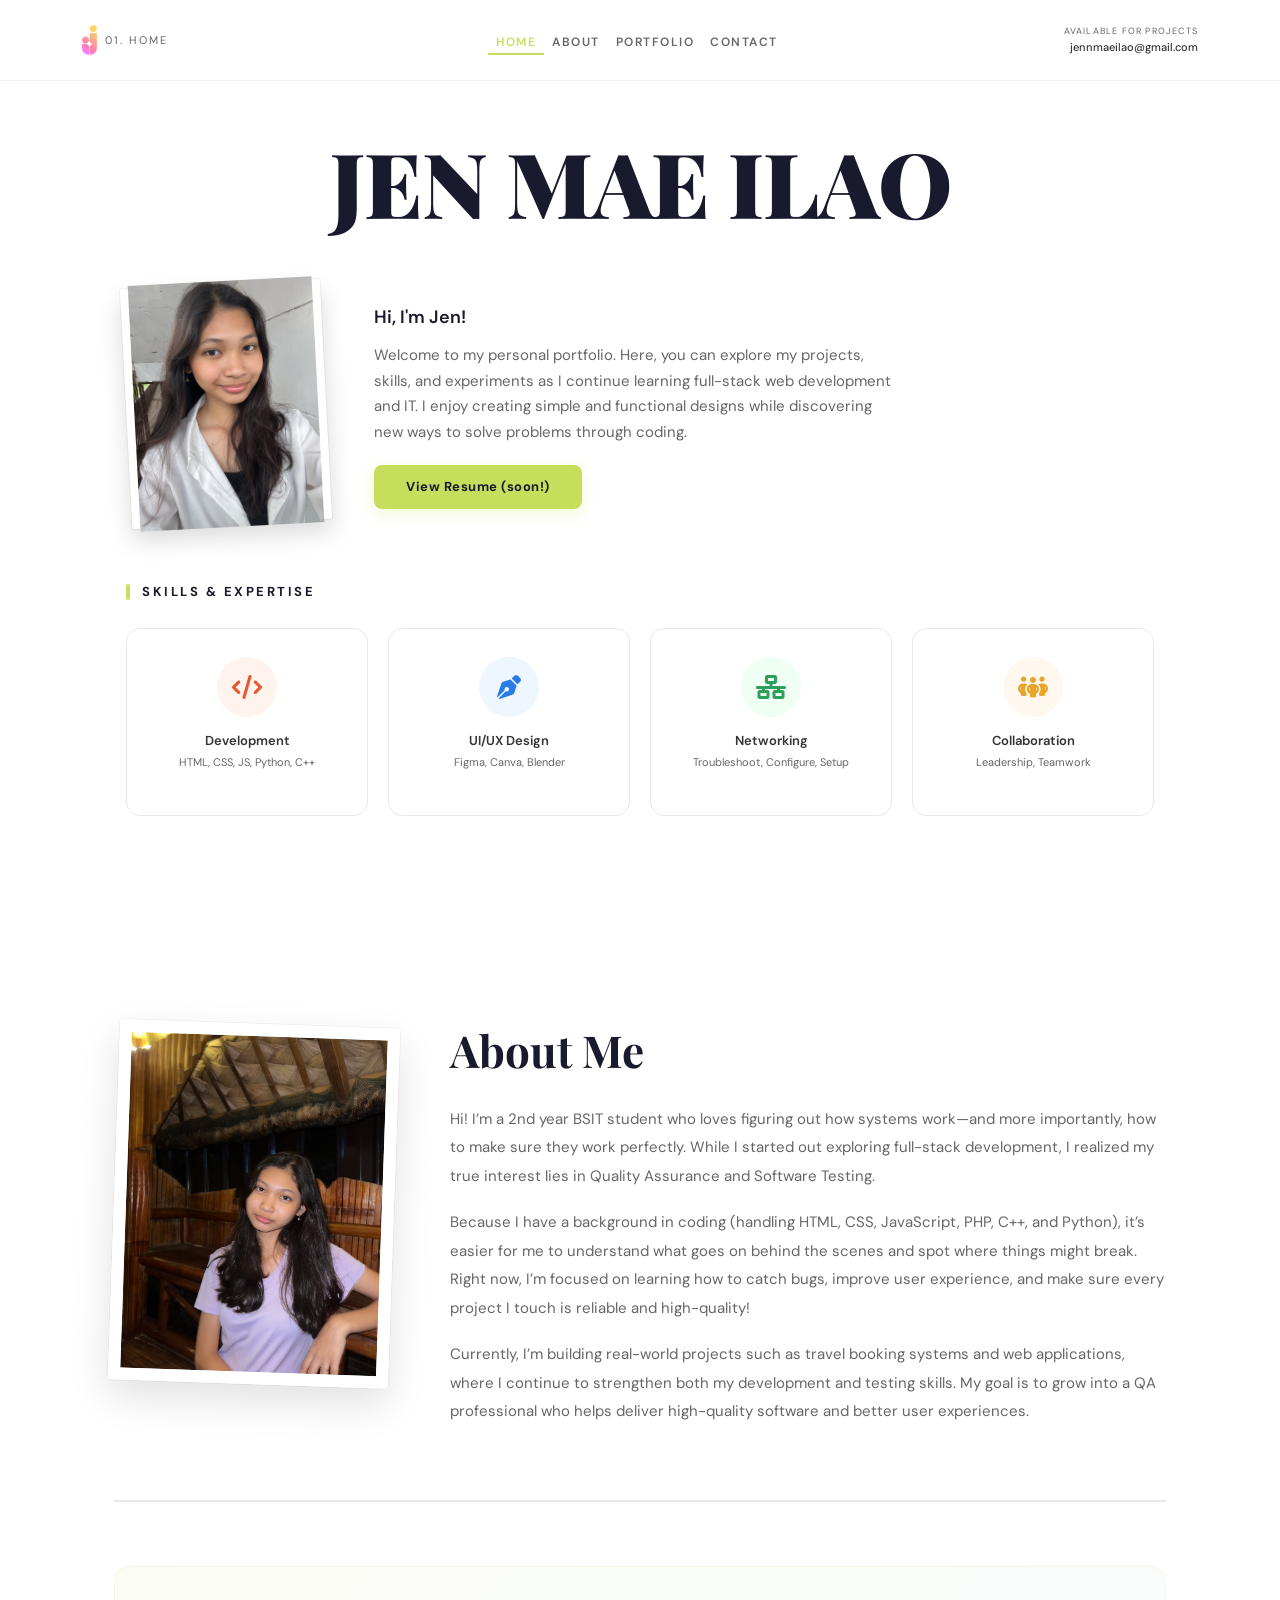
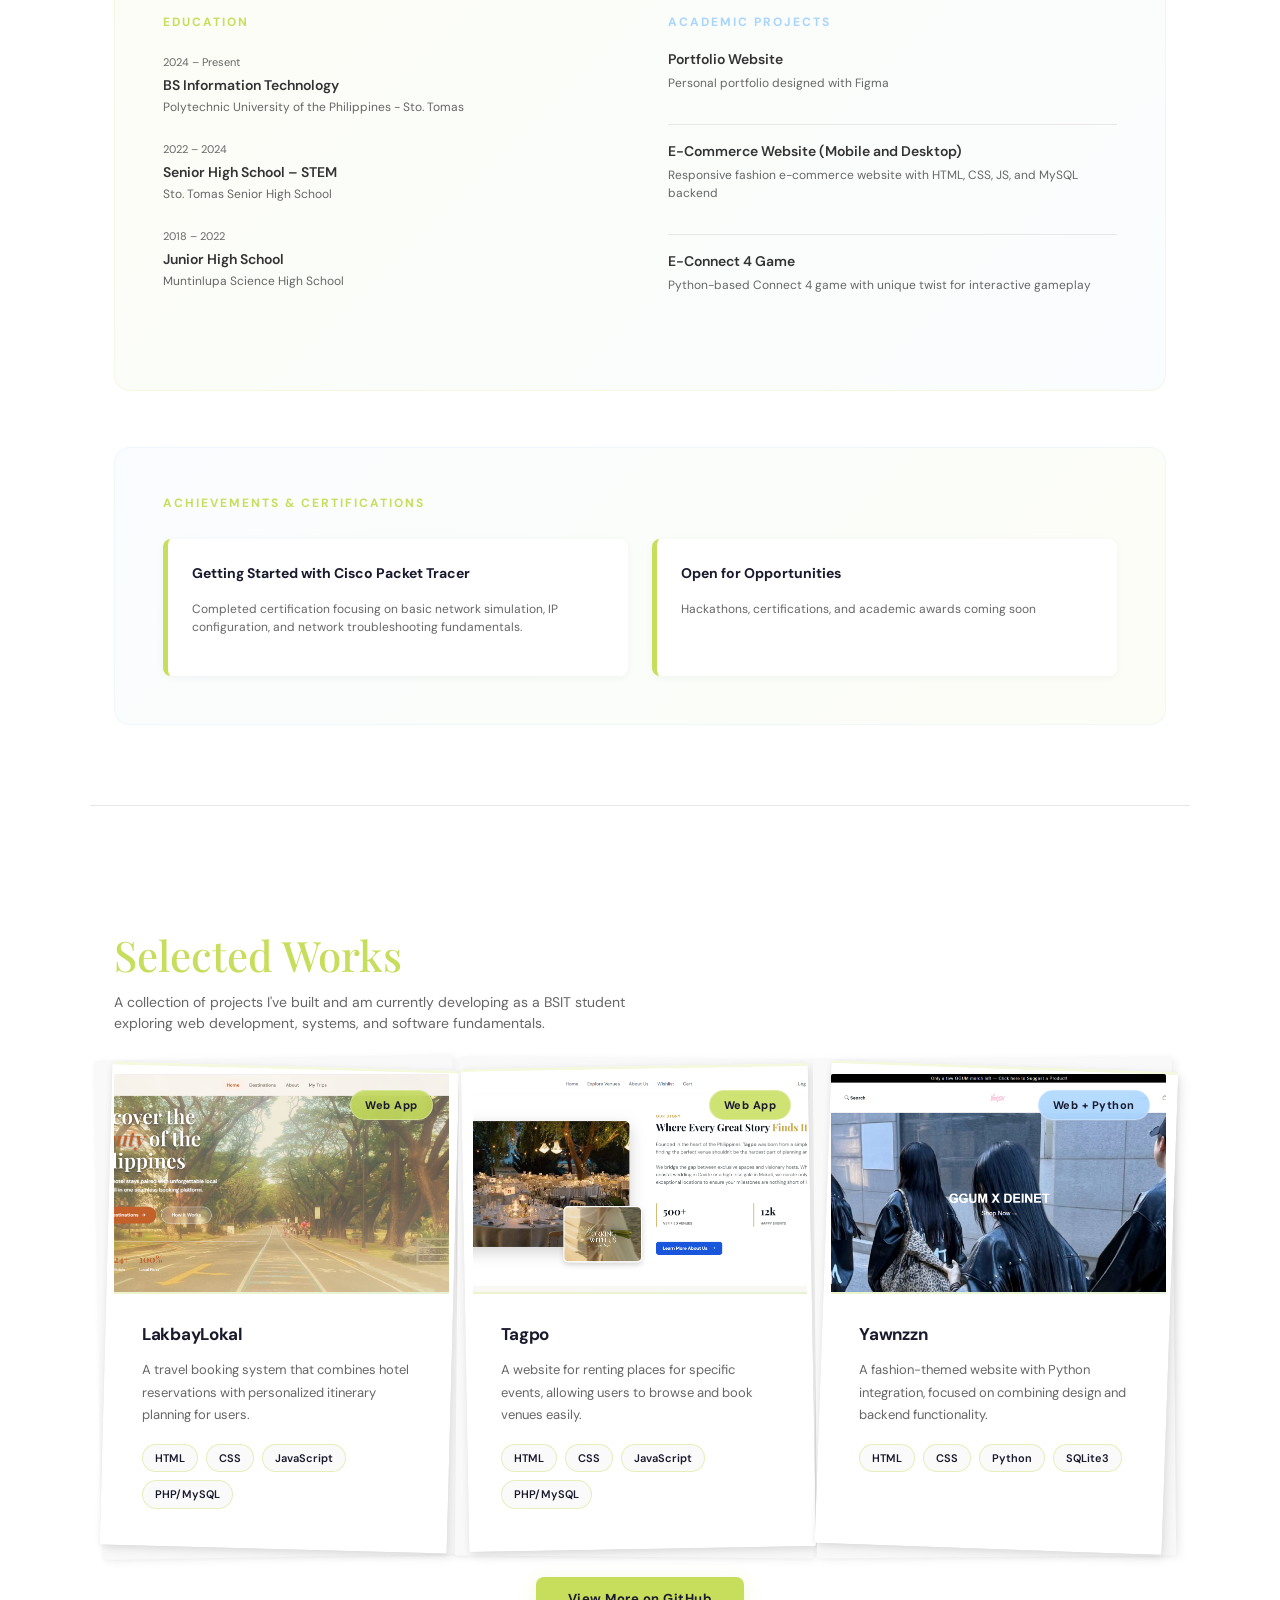
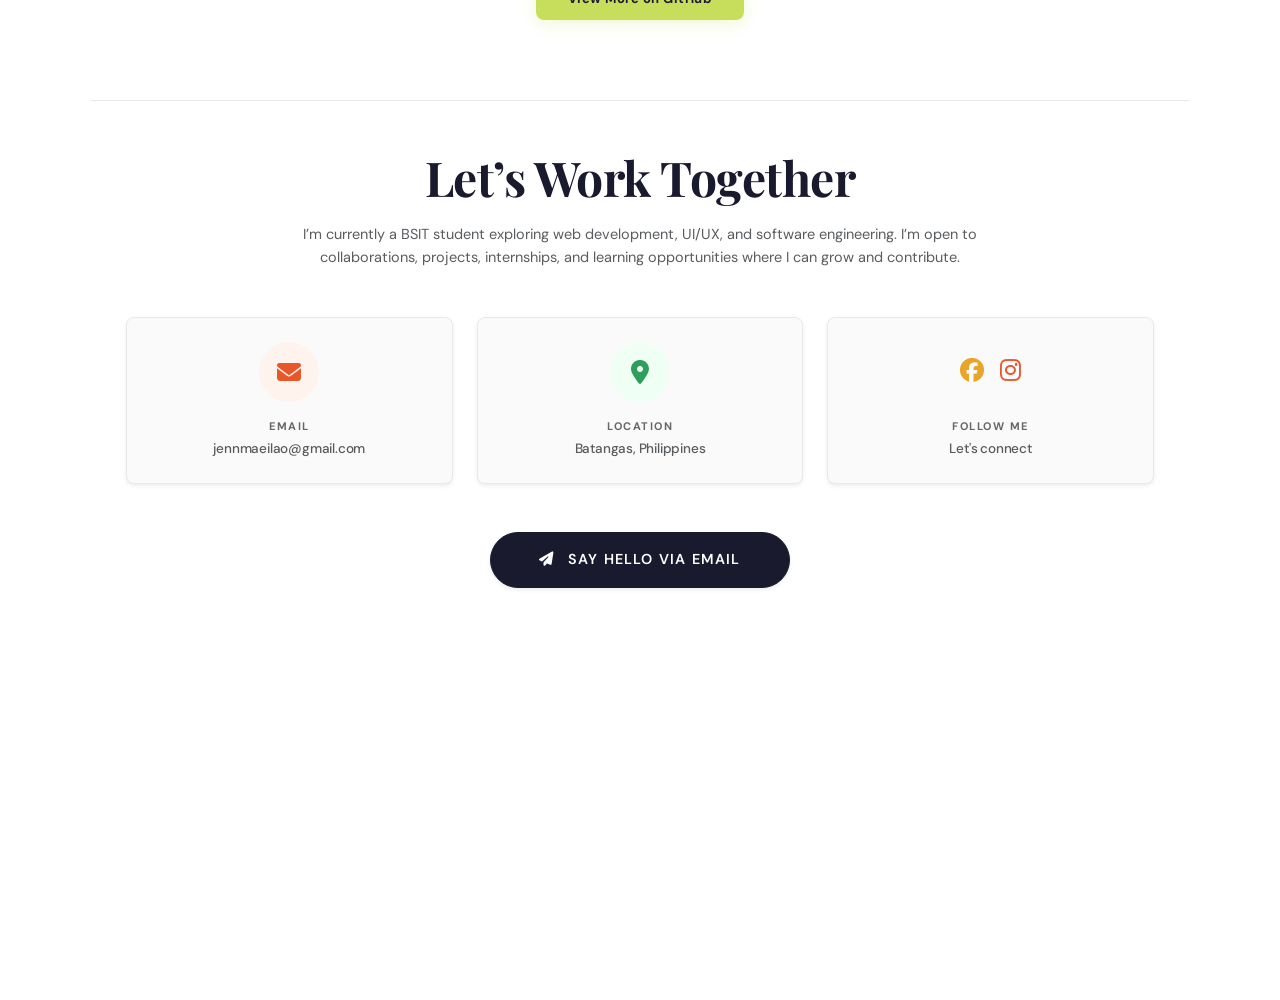
==== index.html @ cfa19c1c "fixed portfolio" ====
<!DOCTYPE html>
<html lang="en">

<head>
  <meta charset="UTF-8" />
  <meta name="viewport" content="width=device-width, initial-scale=1.0" />
  <title>My Portfolio</title>
  <link href="https://cdnjs.cloudflare.com/ajax/libs/bootstrap/5.3.0/css/bootstrap.min.css" rel="stylesheet" />
  <link rel="stylesheet" href="assets/style.css" />
  <link rel="preconnect" href="https://fonts.googleapis.com" />
  <link rel="preconnect" href="https://fonts.gstatic.com" crossorigin />
  <link
    href="https://fonts.googleapis.com/css2?family=Playfair+Display:wght@700;900&family=DM+Sans:wght@300;400;500;600&display=swap"
    rel="stylesheet" />
  <link rel="stylesheet" href="https://cdnjs.cloudflare.com/ajax/libs/font-awesome/6.5.0/css/all.min.css" />
</head>

<body>

  <!-- ========== MORPHING NAVBAR ========== -->
  <nav class="navbar navbar-expand-lg navbar-light fixed-top" id="navbar">
    <div class="container-lg navbar-capsule-inner">
      <a class="navbar-brand d-flex align-items-center" href="#home">
        <img src="assets/img/logo.svg" alt="Logo" height="30" class="d-inline-block align-text-top me-2 logo-img">
        <span class="nav-breadcrumb d-none d-sm-inline" id="nav-breadcrumb">01. HOME</span>
      </a>

      <button class="navbar-toggler" type="button" data-bs-toggle="collapse" data-bs-target="#navbarNav"
        aria-controls="navbarNav" aria-expanded="false" aria-label="Toggle navigation">
        <span class="navbar-toggler-icon"></span>
      </button>

      <div class="collapse navbar-collapse" id="navbarNav">
        <ul class="navbar-nav mx-auto">
          <li class="nav-item"><a href="#home" class="nav-link active" data-section="home">HOME</a></li>
          <li class="nav-item"><a href="#about" class="nav-link" data-section="about">ABOUT</a></li>
          <li class="nav-item"><a href="#portfolio" class="nav-link" data-section="portfolio">PORTFOLIO</a></li>
          <li class="nav-item"><a href="#contact" class="nav-link" data-section="contact">CONTACT</a></li>
        </ul>
      </div>

      <div class="nav-email d-none d-lg-flex flex-column align-items-end">
        <span class="available-label">AVAILABLE FOR PROJECTS</span>
        <a href="mailto:jennmaeilao@gmail.com" class="email-link">jennmaeilao@gmail.com</a>
      </div>
    </div>
  </nav>

  <!-- ========== HOME ========== -->
  <section id="home" class="section section-home py-8">
    <div class="container-lg">
      <div class="row mb-8">
        <h1 class="hero-name">JEN MAE ILAO</h1>
        <div class="home-intro">

          <div class="intro-photo">
            <img src="assets/img/jenmaeilao.jpg" alt="Jen Mae Ilao" class="img-fluid" />
          </div>

          <div class="intro-body">
            <p class="greeting">Hi, I'm Jen!</p>
            <p class="intro-desc">Welcome to my personal portfolio. Here, you can explore my projects, skills, and
              experiments as I continue learning full-stack web development and IT. I enjoy creating simple and
              functional designs while discovering new ways to solve problems through coding.</p>
            <a href="#" class="btn-primary">View Resume (soon!)</a>
          </div>
        </div>
      </div>

      <div class="skills-section">
        <h2 class="section-label">SKILLS &amp; EXPERTISE</h2>
        <div class="skills-grid">
          <div class="skill-card">
            <div class="skill-icon" style="background:#fff3ee"><i class="fa-solid fa-code" style="color:#e8572a"></i>
            </div>
            <p class="skill-name">Development</p>
            <p class="skill-tags">HTML, CSS, JS, Python, C++</p>
          </div>
          <div class="skill-card">
            <div class="skill-icon" style="background:#eef6ff"><i class="fa-solid fa-pen-nib" style="color:#2a7ae8"></i>
            </div>
            <p class="skill-name">UI/UX Design</p>
            <p class="skill-tags">Figma, Canva, Blender</p>
          </div>
          <div class="skill-card">
            <div class="skill-icon" style="background:#f0fff4"><i class="fa-solid fa-network-wired"
                style="color:#2e9e5b"></i></div>
            <p class="skill-name">Networking</p>
            <p class="skill-tags">Troubleshoot, Configure, Setup</p>
          </div>
          <div class="skill-card">
            <div class="skill-icon" style="background:#fff8ee"><i class="fa-solid fa-people-group"
                style="color:#e8a52a"></i></div>
            <p class="skill-name">Collaboration</p>
            <p class="skill-tags">Leadership, Teamwork</p>
          </div>
        </div>
      </div>
    </div>
  </section>

  <!-- ========== ABOUT ========== -->
  <section id="about" class="section section-about">
    <div class="about-content">
      <div class="about-photo">
        <div class="photo-frame">
          <img src="assets/img/jen.jpg" alt="Profile Photo" onerror="this.parentElement.classList.add('no-img')" />
          <div class="photo-fallback"><i class="fa-solid fa-user"></i></div>
        </div>
      </div>
      <div class="about-body">
        <h2 class="about-heading">About Me</h2>
        <p> Hi! I’m a 2nd year BSIT student who loves figuring out how systems work—and more importantly, how to make
          sure they work perfectly.
          While I started out exploring full-stack development, I realized my true interest lies in Quality Assurance
          and Software Testing.
        </p>
        <p> Because I have a background in coding (handling HTML, CSS, JavaScript, PHP, C++, and Python), it’s easier
          for me
          to understand what goes on behind the scenes and spot where things might break. Right now, I’m focused on
          learning how to catch bugs, improve user experience, and make sure every project I touch is reliable and
          high-quality! </p>
        <p> Currently, I’m building real-world projects such as travel booking systems and web applications, where I
          continue to strengthen both my development and testing skills. My goal is to grow into a QA professional who
          helps deliver high-quality software and better user experiences. </p>
      </div>
    </div>
    </div>

    <div class="about-details">
      <div class="about-col">
        <h3 class="col-heading orange">EDUCATION</h3>
        <div class="edu-item">
          <span class="edu-year">2024 – Present</span>
          <p class="edu-title">BS Information Technology</p>
          <p class="edu-sub">Polytechnic University of the Philippines - Sto. Tomas</p>
        </div>
        <div class="edu-item">
          <span class="edu-year">2022 – 2024</span>
          <p class="edu-title">Senior High School – STEM</p>
          <p class="edu-sub">Sto. Tomas Senior High School</p>
          <!-- <p class="edu-sub">With High Honors • STEM UP Member</p> -->
        </div>
        <div class="edu-item">
          <span class="edu-year">2018 – 2022</span>
          <p class="edu-title">Junior High School</p>
          <p class="edu-sub">Muntinlupa Science High School</p>
        </div>
      </div>
      <div class="about-col">
        <h3 class="col-heading teal">ACADEMIC PROJECTS</h3>
        <div class="project-item">
          <p class="project-title">Portfolio Website</p>
          <p class="project-sub">Personal portfolio designed with Figma</p>
        </div>
        <div class="project-item">
          <p class="project-title">E-Commerce Website (Mobile and Desktop)</p>
          <p class="project-sub">Responsive fashion e-commerce website with HTML, CSS, JS, and MySQL backend</p>
        </div>
        <div class="project-item">
          <p class="project-title">E-Connect 4 Game</p>
          <p class="project-sub">Python-based Connect 4 game with unique twist for interactive gameplay</p>
        </div>
      </div>
    </div>

    <div class="achievements">
      <h3 class="col-heading orange">ACHIEVEMENTS & CERTIFICATIONS</h3>
      <div class="ach-grid">

        <div class="ach-card">
          <p class="ach-title">Getting Started with Cisco Packet Tracer</p>
          <p class="ach-sub">Completed certification focusing on basic network simulation, IP configuration, and network
            troubleshooting fundamentals.</p>
        </div>

        <div class="ach-card">
          <p class="ach-title">Open for Opportunities</p>
          <p class="ach-sub">Hackathons, certifications, and academic awards coming soon</p>
        </div>
      </div>
    </div>
    </div>
  </section>

  <!-- ========== PORTFOLIO ========== -->
  <section id="portfolio" class="section section-portfolio">
    <div class="portfolio-header">
      <h2 class="portfolio-title">Selected Works</h2>
      <p class="portfolio-desc">
        A collection of projects I've built and am currently developing as a BSIT student exploring web development,
        systems, and software fundamentals.
      </p>
    </div>

    <div class="works-grid">

      <!-- LakbayLokal -->
      <div class="work-card" onclick="openModal('lakbaylokal')">
        <div class="work-badge web-design">Web App</div>
        <div class="work-thumb">
          <div class="click-hint"><span><i class="fa-solid fa-expand"></i> View Project</span></div>
          <img src="assets/img/lakbaylokal/lakbaylokal.png" alt="LakbayLokal Preview"
            onerror="this.style.display='none'; this.nextElementSibling.style.display='flex';">
          <div class="work-thumb-placeholder" style="display:none;">
            <i class="fa-solid fa-map-location-dot"></i>
            <span>LAKBAYLOKAL</span>
          </div>
        </div>
        <div class="work-info">
          <p class="work-title">LakbayLokal</p>
          <p class="work-desc">A travel booking system that combines hotel reservations with personalized itinerary
            planning for users.</p>
          <div class="work-tags">
            <span class="tag">HTML</span><span class="tag">CSS</span>
            <span class="tag">JavaScript</span><span class="tag">PHP/MySQL</span>
          </div>
        </div>
      </div>

      <!-- Tagpo -->
      <div class="work-card" onclick="openModal('tagpo')">
        <div class="work-badge web-design">Web App</div>
        <div class="work-thumb">
          <div class="click-hint"><span><i class="fa-solid fa-expand"></i> View Project</span></div>
          <img src="assets/img/tagpo/tagpo.png" alt="Tagpo Preview"
            onerror="this.style.display='none'; this.nextElementSibling.style.display='flex';">
          <div class="work-thumb-placeholder" style="display:none;">
            <i class="fa-solid fa-calendar-check"></i>
            <span>TAGPO</span>
          </div>
        </div>
        <div class="work-info">
          <p class="work-title">Tagpo</p>
          <p class="work-desc">A website for renting places for specific events, allowing users to browse and book
            venues easily.</p>
          <div class="work-tags">
            <span class="tag">HTML</span><span class="tag">CSS</span>
            <span class="tag">JavaScript</span><span class="tag">PHP/MySQL</span>
          </div>
        </div>
      </div>

      <!-- Yawnzzn -->
      <div class="work-card" onclick="openModal('yawnzzn')">
        <div class="work-badge python">Web + Python</div>
        <div class="work-thumb">
          <div class="click-hint"><span><i class="fa-solid fa-expand"></i> View Project</span></div>
          <img src="assets/img/yawnzzn/yawnzzn.png" alt="Yawnzzn Preview"
            onerror="this.style.display='none'; this.nextElementSibling.style.display='flex';">
          <div class="work-thumb-placeholder" style="display:none;">
            <i class="fa-solid fa-shirt"></i>
            <span>YAWNZZN</span>
          </div>
        </div>
        <div class="work-info">
          <p class="work-title">Yawnzzn</p>
          <p class="work-desc">A fashion-themed website with Python integration, focused on combining design and backend
            functionality.</p>
          <div class="work-tags">
            <span class="tag">HTML</span><span class="tag">CSS</span>
            <span class="tag">Python</span><span class="tag">SQLite3</span>
          </div>
        </div>
      </div>

    </div>

    <div class="portfolio-cta">
      <a href="https://github.com/jenmaeilao" class="btn-primary">View More on GitHub</a>
    </div>
  </section>

  <section id="contact" class="section section-contact py-5">
    <div class="container-lg">
      <div class="contact-header text-center mb-5">
        <h2 class="contact-title display-5 fw-bold mb-3">Let’s Work Together</h2>
        <p class="contact-desc text-muted mx-auto col-lg-8" style="line-height: 1.6;">
          I’m currently a BSIT student exploring web development, UI/UX, and software engineering. I’m open to
          collaborations, projects, internships, and learning opportunities where I can grow and contribute.
        </p>
      </div>

      <div class="row g-4 contact-info text-center justify-content-center">

        <div class="col-12 col-sm-6 col-md-4">
          <a href="mailto:jennmaeilao@gmail.com" class="text-decoration-none text-dark d-block h-100">
            <div class="info-card card h-100 p-4 border-0 bg-light rounded-3 shadow-sm custom-card-hover">
              <div class="info-icon d-inline-flex align-items-center justify-content-center rounded-circle mb-3 mx-auto"
                style="background:#fff3ee; width: 60px; height: 60px;">
                <i class="fa-solid fa-envelope fs-4" style="color:#e8572a"></i>
              </div>
              <p class="info-label fw-bold mb-1">Email</p>
              <p class="info-value text-muted small mb-0 text-truncate w-100">jennmaeilao@gmail.com</p>
            </div>
          </a>
        </div>

        <div class="col-12 col-sm-6 col-md-4">
          <div class="info-card card h-100 p-4 border-0 bg-light rounded-3 shadow-sm">
            <div class="info-icon d-inline-flex align-items-center justify-content-center rounded-circle mb-3 mx-auto"
              style="background:#f0fff4; width: 60px; height: 60px;">
              <i class="fa-solid fa-location-dot fs-4" style="color:#2e9e5b"></i>
            </div>
            <p class="info-label fw-bold mb-1">Location</p>
            <p class="info-value text-muted small mb-0">Batangas, Philippines</p>
          </div>
        </div>

        <div class="col-12 col-sm-6 col-md-4">
          <div class="info-card card h-100 p-4 border-0 bg-light rounded-3 shadow-sm">
            <div
              class="info-icon socials-icon d-inline-flex align-items-center justify-content-center gap-3 mb-3 mx-auto"
              style="width: auto; height: 60px;">
              <a href="https://www.facebook.com/jukyumz" target="_blank" class="text-decoration-none"><i class="fa-brands fa-facebook fs-4"
                  style="color:#e8a52a"></i></a>
              <a href="https://www.instagram.com/yawnzjei" target="_blank" class="text-decoration-none"><i class="fa-brands fa-instagram fs-4"
                  style="color:#e8572a"></i></a>
            </div>
            <p class="info-label fw-bold mb-1">Follow Me</p>
            <p class="info-value text-muted small mb-0">Let's connect</p>
          </div>
        </div>

      </div>

      <div class="text-center mt-5">
        <a href="mailto:jennmaeilao@gmail.com"
          class="btn btn-dark rounded-pill px-5 py-3 fw-semibold shadow-sm text-uppercase tracking-wider"
          style="font-size: 0.9rem;">
          <i class="fa-solid fa-paper-plane me-2"></i> Say Hello via Email
        </a>
      </div>

    </div>
  </section>

  <!-- ========== PROJECT MODAL ========== -->
  <div class="proj-modal-overlay" id="projectModal" onclick="handleOverlayClick(event)">
    <div class="proj-modal" id="projectModalBox">

      <button class="modal-close-btn" onclick="closeModal()">
        <i class="fa-solid fa-xmark"></i>
      </button>

      <!-- Slideshow gallery -->
      <div class="modal-gallery" id="modalGallery">
        <!-- slides injected by JS -->
        <button class="gallery-nav gallery-prev" onclick="slideGallery(-1)">
          <i class="fa-solid fa-chevron-left"></i>
        </button>
        <button class="gallery-nav gallery-next" onclick="slideGallery(1)">
          <i class="fa-solid fa-chevron-right"></i>
        </button>
        <div class="gallery-dots" id="galleryDots"></div>
      </div>

      <!-- Text content -->
      <div class="modal-body-content">
        <span class="modal-project-badge" id="modalBadge"></span>
        <h2 class="modal-project-title" id="modalTitle"></h2>
        <p class="modal-project-desc" id="modalDesc"></p>
        <div class="modal-features">
          <h4>Key Features</h4>
          <ul class="feature-list" id="modalFeatures"></ul>
        </div>
        <div class="modal-tags" id="modalTags"></div>
        <div class="modal-links" id="modalLinks"></div>
      </div>
    </div>
  </div>

  <script src="https://cdn.jsdelivr.net/npm/bootstrap@5.3.8/dist/js/bootstrap.bundle.min.js"
    integrity="sha384-FKyoEForCGlyvwx9Hj09JcYn3nv7wiPVlz7YYwJrWVcXK/BmnVDxM+D2scQbITxI"
    crossorigin="anonymous"></script>
  <script src="assets/script.js"></script>
  <script src="https://cdn.emailjs.com/dist/email.min.js"></script>
</body>

</html>
---- assets/style.css ----
:root {
  --lime:      #c7de5c;
  --lightblue: #a8d5ff;
  --dark:      #1a1a2e;
  --text:      #333;
  --light-text:#666;
  --bg:        #ffffff;
  --bg-soft:   #fafafa;
  --border:    #e8e8e8;
  --nav-h:     64px;
  --font-head: 'Playfair Display', serif;
  --font-body: 'DM Sans', sans-serif;
  --shadow:    0 8px 32px rgba(0,0,0,0.12);
  --shadow-lg: 0 12px 48px rgba(0,0,0,0.15);
}

html { scroll-behavior: smooth; scroll-padding-top: var(--nav-h); }
body { font-family: var(--font-body); color: var(--text); background: var(--bg); overflow-x: hidden; }

/* =========== NAVBAR =========== */
#navbar {
  top: 0; left: 0; right: 0; width: 100%;
  padding: 20px 5%;
  background-color: #ffffff !important;
  border-bottom: 1px solid rgba(0,0,0,0.05);
  transition: all 0.5s cubic-bezier(0.4, 0, 0.2, 1);
  z-index: 1050;
}
#navbar.scrolled {
  top: 15px;
  max-width: 92%;
  margin: 0 auto;
  padding: 10px 24px;
  border-radius: 50px;
  background-color: rgba(255,255,255,0.8) !important;
  backdrop-filter: blur(12px);
  box-shadow: 0 10px 30px rgba(0,0,0,0.08);
  border: 1px solid rgba(255,255,255,0.4);
}
#navbar.scrolled .logo-img { height: 26px; }
.nav-breadcrumb { font-size: 11px; letter-spacing: 2px; color: var(--light-text); min-width: 90px; }
.nav-link {
  font-size: 12px; font-weight: 600; letter-spacing: 1.5px;
  color: var(--light-text) !important;
  text-decoration: none; padding-bottom: 2px;
  border-bottom: 2px solid transparent;
  transition: color .2s, border-color .2s;
}
.nav-link:hover, .nav-link.active { color: var(--lime) !important; border-bottom-color: var(--lime); }
.available-label { font-size: 9px; letter-spacing: 1.2px; color: var(--light-text); text-transform: uppercase; }
.email-link { font-size: 11px; color: var(--text); text-decoration: none; font-weight: 500; }
.email-link:hover { color: var(--lime); }

/* =========== SECTIONS =========== */
.section {
  min-height: 100vh;
  padding: calc(var(--nav-h) + 60px) 24px 80px;
  max-width: 1100px;
  margin: 0 auto;
}

/* =========== HOME =========== */
.section-home { display: flex; flex-direction: column; justify-content: center; }
.hero-name {
  font-family: var(--font-head);
  font-size: clamp(48px, 8vw, 90px);
  font-weight: 900; text-align: center;
  letter-spacing: -1px; color: var(--dark);
  margin-bottom: 48px;
  animation: fadeUp .8s ease both;
}
.home-intro { display: flex; gap: 48px; align-items: flex-start; animation: fadeUp .9s .1s ease both; }
.intro-photo {
  flex-shrink: 0; width: 200px; height: 240px;
  background: #fff; border: 8px solid #fff; border-radius: 2px;
  display: flex; align-items: center; justify-content: center;
  box-shadow: 0 12px 24px rgba(0,0,0,0.15), 0 0 0 1px rgba(0,0,0,0.05);
  position: relative; transform: rotate(-3deg); transition: transform .3s ease;
}
.intro-photo:hover { transform: rotate(-3deg) translateY(-4px); }
.intro-photo i { font-size: 64px; color: rgba(199, 222, 92, 0.3); }
.intro-body { flex: 1; padding-top: 20px; }
.intro-body .greeting { font-size: 18px; font-weight: 600; margin-bottom: 12px; color: var(--dark); }
.intro-body .intro-desc { font-size: 15px; line-height: 1.7; color: var(--light-text); margin-bottom: 20px; max-width: 520px; }
.btn-primary {
  display: inline-block; background: var(--lime); color: var(--dark);
  font-size: 13px; font-weight: 700; letter-spacing: .5px;
  padding: 12px 32px; border-radius: 8px; text-decoration: none;
  transition: all .3s ease; border: none; cursor: pointer;
  box-shadow: 0 4px 16px rgba(199, 222, 92, 0.25);
}
.btn-primary:hover { background: #b5d34a; transform: translateY(-3px); box-shadow: 0 8px 24px rgba(199, 222, 92, 0.35); }

/* Skills */
.skills-section { margin-top: 60px; animation: fadeUp 1s .2s ease both; }
.section-label {
  font-size: 13px; font-weight: 700; letter-spacing: 2.5px; color: var(--dark);
  margin-bottom: 28px; position: relative; padding-left: 16px;
}
.section-label::before {
  content: ''; position: absolute; left: 0; top: 50%; transform: translateY(-50%);
  width: 4px; height: 16px; background: var(--lime); border-radius: 2px;
}
.skills-grid { display: grid; grid-template-columns: repeat(4, 1fr); gap: 20px; }
.skill-card { text-align: center; padding: 28px 20px; border: 1px solid var(--border); border-radius: 14px; transition: all .3s ease; background: #fff; }
.skill-card:hover { transform: translateY(-6px); box-shadow: 0 12px 32px rgba(199, 222, 92, 0.12); border-color: rgba(199, 222, 92, 0.3); }
.skill-icon { width: 60px; height: 60px; border-radius: 50%; display: flex; align-items: center; justify-content: center; font-size: 24px; margin: 0 auto 14px; transition: all .3s ease; }
.skill-card:hover .skill-icon { transform: scale(1.1); }
.skill-name { font-weight: 600; font-size: 13px; margin-bottom: 4px; }
.skill-tags { font-size: 11px; color: var(--light-text); }

/* =========== ABOUT =========== */
.section-about { min-height: auto; border-top: none; }
.about-content { display: flex; gap: 56px; align-items: flex-start; margin-bottom: 64px; padding-bottom: 56px; border-bottom: 2px solid var(--border); }
.about-photo { flex-shrink: 0; position: relative; }
.photo-frame {
  width: 280px; height: 360px; border-radius: 4px; overflow: hidden;
  background: linear-gradient(135deg, #f5f9e8 0%, #e8f4ff 100%);
  position: relative; border: 12px solid #fff;
  box-shadow: 0 16px 40px rgba(0,0,0,0.12), 0 0 0 1px rgba(0,0,0,0.05);
  transform: rotate(2deg); transition: all .3s ease;
}
.photo-frame:hover { transform: rotate(2deg) translateY(-6px); box-shadow: 0 20px 48px rgba(199, 222, 92, 0.2), 0 0 0 1px rgba(0,0,0,0.05); }
.photo-frame img { width: 100%; height: 100%; object-fit: cover; display: block; }
.photo-fallback { display: none; position: absolute; inset: 0; align-items: center; justify-content: center; font-size: 64px; color: rgba(199, 222, 92, 0.2); }
.photo-frame.no-img img { display: none; }
.photo-frame.no-img .photo-fallback { display: flex; }
.about-heading { font-family: var(--font-head); font-size: 44px; color: var(--dark); margin-bottom: 28px; font-weight: 700; }
.about-body p { font-size: 15px; line-height: 1.9; color: var(--light-text); margin-bottom: 18px; }
.about-details { display: grid; grid-template-columns: 1fr 1fr; gap: 56px; margin-bottom: 56px; padding: 48px; border-radius: 16px; background: linear-gradient(135deg, rgba(199, 222, 92, 0.06) 0%, rgba(168, 213, 255, 0.06) 100%); border: 1px solid rgba(199, 222, 92, 0.15); }
.col-heading { font-size: 12px; font-weight: 700; letter-spacing: 2px; margin-bottom: 20px; }
.col-heading.orange { color: var(--lime); }
.col-heading.teal   { color: var(--lightblue); }
.edu-item { margin-bottom: 20px; }
.edu-year { font-size: 11px; color: var(--light-text); }
.edu-title { font-weight: 600; font-size: 14px; margin: 2px 0; }
.edu-sub { font-size: 12px; color: var(--light-text); }
.project-item { margin-bottom: 16px; padding-bottom: 16px; border-bottom: 1px solid var(--border); }
.project-item:last-child { border-bottom: none; }
.project-title { font-weight: 600; font-size: 14px; margin-bottom: 4px; }
.project-sub { font-size: 12px; color: var(--light-text); }
.achievements { padding: 48px; border-radius: 16px; background: linear-gradient(135deg, rgba(168, 213, 255, 0.06) 0%, rgba(199, 222, 92, 0.06) 100%); border: 1px solid rgba(168, 213, 255, 0.15); }
.achievements .col-heading { margin-bottom: 28px; }
.ach-grid { display: grid; grid-template-columns: repeat(2, 1fr); gap: 24px; margin-top: 0; }
.ach-card { padding: 24px; border-left: 5px solid var(--lime); background: #fff; border-radius: 8px; transition: all .3s ease; box-shadow: 0 2px 8px rgba(0,0,0,0.04); }
.ach-card:hover { transform: translateY(-4px); box-shadow: 0 8px 24px rgba(199, 222, 92, 0.2); }
.ach-title { font-weight: 700; font-size: 14px; color: var(--dark); }
.ach-sub { font-size: 12px; color: var(--light-text); margin-top: 6px; line-height: 1.5; }

/* =========== PORTFOLIO =========== */
.section-portfolio { min-height: auto; border-top: 1px solid var(--border); }
.portfolio-header { margin-bottom: 40px; }
.portfolio-title { font-family: var(--font-head); font-size: 42px; color: var(--lime); margin-bottom: 12px; }
.portfolio-desc { font-size: 14px; color: var(--light-text); max-width: 540px; }
.works-grid { display: grid; grid-template-columns: repeat(3, 1fr); gap: 24px; margin-bottom: 40px; }

.work-card {
  border: none; border-radius: 3px; overflow: visible;
  transition: all .4s cubic-bezier(0.34, 1.56, 0.64, 1);
  position: relative; background: #fff;
  box-shadow: 0 2px 8px rgba(0,0,0,0.08), 4px 6px 16px rgba(0,0,0,0.1);
  transform: rotate(-2deg);
  cursor: pointer;
}
.work-card::before {
  content: ''; position: absolute;
  inset: -8px -4px -12px -8px; background: #fff; border-radius: 2px;
  box-shadow: 0 2px 6px rgba(0,0,0,0.06), 4px 4px 12px rgba(0,0,0,0.08);
  transform: rotate(1.5deg); z-index: -1;
  border-top: 3px solid rgba(199, 222, 92, 0.2);
}
.work-card::after {
  content: ''; position: absolute;
  inset: -16px -8px -20px -16px; background: #f9f9f9; border-radius: 2px;
  box-shadow: 0 1px 4px rgba(0,0,0,0.04), 4px 2px 8px rgba(0,0,0,0.06);
  transform: rotate(-1deg); z-index: -2;
}
.work-card:hover { transform: rotate(-2deg) translateY(-8px); box-shadow: 0 8px 24px rgba(199, 222, 92, 0.15), 4px 10px 28px rgba(0,0,0,0.12); }
.work-card:nth-child(2) { transform: rotate(1.5deg); }
.work-card:nth-child(2)::before { transform: rotate(-1deg); }
.work-card:nth-child(2)::after  { transform: rotate(0.5deg); }
.work-card:nth-child(2):hover   { transform: rotate(1.5deg) translateY(-8px); }
.work-card:nth-child(3) { transform: rotate(-1.5deg); }
.work-card:nth-child(3)::before { transform: rotate(2deg); }
.work-card:nth-child(3)::after  { transform: rotate(-0.5deg); }
.work-card:nth-child(3):hover   { transform: rotate(-1.5deg) translateY(-8px); }

/* Click hint overlay on card thumb */
.work-card .click-hint {
  position: absolute; inset: 0;
  background: rgba(26,26,46,0);
  display: flex; align-items: center; justify-content: center;
  opacity: 0; transition: all .3s ease; border-radius: 2px 2px 0 0; z-index: 10;
}
.work-card:hover .click-hint { background: rgba(26,26,46,0.35); opacity: 1; }
.click-hint span {
  background: var(--lime); color: var(--dark);
  font-size: 12px; font-weight: 700; letter-spacing: 1px;
  padding: 10px 22px; border-radius: 50px;
  display: flex; align-items: center; gap: 8px;
  box-shadow: 0 4px 16px rgba(0,0,0,0.2);
  transform: translateY(6px); transition: transform .3s ease;
}
.work-card:hover .click-hint span { transform: translateY(0); }

.work-badge {
  position: absolute; top: 16px; right: 16px;
  font-size: 11px; font-weight: 700;
  padding: 6px 14px; border-radius: 20px; letter-spacing: .5px; z-index: 5;
  backdrop-filter: blur(8px); border: 1px solid rgba(255,255,255,0.3);
}
.work-badge.web-design { background: rgba(199, 222, 92, 0.85); color: var(--dark); }
.work-badge.python     { background: rgba(168, 213, 255, 0.85); color: var(--dark); }

.work-thumb {
  width: 100%; height: 220px;
  background: linear-gradient(135deg, #f5f9e8 0%, #e8f4ff 100%);
  border-bottom: 2px solid rgba(199, 222, 92, 0.2);
  position: relative; display: flex; align-items: center; justify-content: center;
  overflow: hidden; border-radius: 2px 2px 0 0;
}
.work-thumb img { width: 100%; height: 100%; object-fit: cover; }
/* Placeholder when no image */
.work-thumb-placeholder {
  display: flex; flex-direction: column; align-items: center; justify-content: center;
  gap: 8px; color: rgba(199,222,92,0.4); width: 100%; height: 100%;
}
.work-thumb-placeholder i { font-size: 48px; }
.work-thumb-placeholder span { font-size: 11px; font-weight: 600; letter-spacing: 1px; color: var(--light-text); }

.work-info { padding: 28px; }
.work-title { font-weight: 700; font-size: 17px; margin-bottom: 12px; color: var(--dark); letter-spacing: -0.3px; }
.work-desc  { font-size: 13px; color: var(--light-text); line-height: 1.7; margin-bottom: 18px; }
.work-tags  { display: flex; flex-wrap: wrap; gap: 8px; }
.tag { font-size: 11px; padding: 5px 12px; border-radius: 16px; background: var(--bg-soft); border: 1px solid rgba(199, 222, 92, 0.4); color: var(--dark); font-weight: 600; transition: all .2s ease; }
.work-card:hover .tag { border-color: var(--lime); background: rgba(199, 222, 92, 0.1); }

.portfolio-cta { text-align: center; }

/* =========== PROJECT MODAL =========== */
.proj-modal-overlay {
  display: none;
  position: fixed; inset: 0; z-index: 9000;
  background: rgba(10, 10, 20, 0.85);
  backdrop-filter: blur(10px);
  align-items: center; justify-content: center;
  padding: 24px;
}
.proj-modal-overlay.open { display: flex; }

.proj-modal {
  background: #fff; border-radius: 20px;
  max-width: 880px; width: 100%;
  max-height: 90vh; overflow-y: auto;
  box-shadow: 0 32px 80px rgba(0,0,0,0.3);
  animation: modalIn .35s cubic-bezier(0.34, 1.56, 0.64, 1) both;
  position: relative;
}
@keyframes modalIn {
  from { opacity: 0; transform: scale(0.88) translateY(24px); }
  to   { opacity: 1; transform: scale(1) translateY(0); }
}

.modal-close-btn {
  position: absolute; top: 16px; right: 20px; z-index: 10;
  background: rgba(255,255,255,0.9); border: none; border-radius: 50%;
  width: 38px; height: 38px; font-size: 18px; cursor: pointer;
  display: flex; align-items: center; justify-content: center;
  color: var(--dark); box-shadow: 0 2px 8px rgba(0,0,0,0.12);
  transition: all .2s ease;
}
.modal-close-btn:hover { background: var(--lime); transform: scale(1.1); }

/* Gallery slideshow */
.modal-gallery {
  position: relative; height: 340px; background: linear-gradient(135deg, #f5f9e8 0%, #e8f4ff 100%);
  border-radius: 20px 20px 0 0; overflow: hidden;
}
.gallery-slide {
  position: absolute; inset: 0;
  display: flex; align-items: center; justify-content: center;
  opacity: 0; transition: opacity .4s ease;
}
.gallery-slide.active { opacity: 1; }
.gallery-slide img { width: 100%; height: 100%; object-fit: cover; }
.gallery-placeholder {
  display: flex; flex-direction: column; align-items: center; justify-content: center;
  gap: 12px; width: 100%; height: 100%;
}
.gallery-placeholder i { font-size: 64px; color: rgba(199,222,92,0.35); }
.gallery-placeholder p { font-size: 12px; color: var(--light-text); letter-spacing: 1px; font-weight: 600; }
.gallery-placeholder .slide-num { font-size: 28px; font-weight: 700; color: rgba(199,222,92,0.5); font-family: var(--font-head); }

/* Prev / Next arrows */
.gallery-nav {
  position: absolute; top: 50%; transform: translateY(-50%);
  background: rgba(255,255,255,0.9); border: none; border-radius: 50%;
  width: 40px; height: 40px; font-size: 16px; cursor: pointer; z-index: 5;
  display: flex; align-items: center; justify-content: center;
  color: var(--dark); box-shadow: 0 2px 12px rgba(0,0,0,0.15);
  transition: all .2s ease;
}
.gallery-nav:hover { background: var(--lime); transform: translateY(-50%) scale(1.1); }
.gallery-prev { left: 14px; }
.gallery-next { right: 14px; }

/* Dot indicators */
.gallery-dots {
  position: absolute; bottom: 14px; left: 50%; transform: translateX(-50%);
  display: flex; gap: 6px; z-index: 5;
}
.gallery-dot {
  width: 8px; height: 8px; border-radius: 50%; border: none; cursor: pointer;
  background: rgba(255,255,255,0.5); transition: all .2s ease; padding: 0;
}
.gallery-dot.active { background: var(--lime); transform: scale(1.3); }

/* Modal body */
.modal-body-content { padding: 32px 36px 36px; }
.modal-project-badge {
  display: inline-block; font-size: 11px; font-weight: 700; letter-spacing: 1px;
  padding: 5px 14px; border-radius: 20px; margin-bottom: 14px;
}
.modal-project-badge.web-design { background: rgba(199,222,92,0.2); color: #7a8c20; }
.modal-project-badge.python     { background: rgba(168,213,255,0.2); color: #2a6fa8; }
.modal-project-title { font-family: var(--font-head); font-size: 34px; font-weight: 700; color: var(--dark); margin-bottom: 16px; }
.modal-project-desc { font-size: 14px; color: var(--light-text); line-height: 1.8; margin-bottom: 24px; }
.modal-features { margin-bottom: 24px; }
.modal-features h4 { font-size: 12px; font-weight: 700; letter-spacing: 2px; color: var(--dark); margin-bottom: 12px; text-transform: uppercase; }
.feature-list { list-style: none; display: flex; flex-direction: column; gap: 8px; }
.feature-list li { font-size: 13px; color: var(--light-text); display: flex; align-items: flex-start; gap: 10px; }
.feature-list li::before { content: ''; width: 6px; height: 6px; background: var(--lime); border-radius: 50%; margin-top: 6px; flex-shrink: 0; }
.modal-tags { display: flex; flex-wrap: wrap; gap: 8px; margin-bottom: 28px; }
.modal-links { display: flex; gap: 12px; flex-wrap: wrap; }
.modal-link {
  display: inline-flex; align-items: center; gap: 8px;
  padding: 10px 22px; border-radius: 8px; font-size: 13px; font-weight: 700;
  text-decoration: none; transition: all .25s ease; letter-spacing: .3px;
}
.modal-link.github { background: var(--dark); color: #fff; }
.modal-link.github:hover { background: #2e2e4a; transform: translateY(-2px); }
.modal-link.demo   { background: var(--lime); color: var(--dark); }
.modal-link.demo:hover { background: #b5d34a; transform: translateY(-2px); }

/* =========== FORMAL CONTACT SECTION (BOOTSTRAP VER) =========== */
.section-contact {
  border-top: 1px solid var(--border);
  background-color: transparent;
}

.section-contact .contact-title {
  font-family: var(--font-head);
  color: var(--dark);
  letter-spacing: -0.5px;
}

.section-contact .contact-desc {
  font-family: var(--font-body);
  font-size: 14.5px;
  line-height: 1.7;
}

.section-contact .info-card.card {
  background-color: var(--bg-soft, #f9f9fb) !important; 
  border: 1px solid var(--border) !important; 
  transition: all 0.3s cubic-bezier(0.16, 1, 0.3, 1);
}

.section-contact a.text-decoration-none:hover .info-card.card {
  border-color: var(--dark) !important;
  background-color: #ffffff !important;
  transform: translateY(-4px);
  box-shadow: 0 12px 30px rgba(0, 0, 0, 0.04) !important;
}

.section-contact a.text-decoration-none:hover .info-icon {
  transform: scale(1.05);
}

.section-contact .info-icon {
  transition: transform 0.3s ease;
}

.section-contact .info-label {
  font-family: var(--font-body);
  font-size: 11px;
  font-weight: 600;
  letter-spacing: 1.5px; 
  text-transform: uppercase;
  color: var(--light-text);
}

.section-contact .info-value {
  font-family: var(--font-body);
  font-size: 13.5px;
  font-weight: 500;
  letter-spacing: -0.2px;
}

.section-contact .socials-icon a {
  transition: transform 0.2s ease, opacity 0.2s ease;
  display: inline-block;
}

.section-contact .socials-icon a:hover {
  transform: scale(1.15);
  opacity: 0.8;
}

.section-contact .btn-dark {
  font-family: var(--font-body);
  background-color: var(--dark) !important;
  border: 1px solid var(--dark) !important;
  font-size: 12px;
  letter-spacing: 1.2px;
  transition: all 0.3s ease !important;
}

.section-contact .btn-dark:hover {
  background-color: transparent !important;
  color: var(--dark) !important;
  transform: translateY(-2px);
  box-shadow: 0 8px 24px rgba(0, 0, 0, 0.06) !important;
}

/* =========== ANIMATIONS =========== */
@keyframes fadeUp {
  from { opacity: 0; transform: translateY(24px); }
  to   { opacity: 1; transform: translateY(0); }
}
.reveal { opacity: 0; transform: translateY(30px); transition: opacity .6s ease, transform .6s ease; }
.reveal.visible { opacity: 1; transform: translateY(0); }

/* =========== RESPONSIVE =========== */
@media (max-width: 900px) {
  .skills-grid { grid-template-columns: repeat(2, 1fr); }
  .works-grid  { grid-template-columns: repeat(2, 1fr); }
  .about-details { grid-template-columns: 1fr; gap: 32px; padding: 32px; }
  .ach-grid { grid-template-columns: repeat(2, 1fr); }
}
@media (max-width: 640px) {
  .home-intro { flex-direction: column; align-items: center; }
  .intro-photo { width: 160px; height: 200px; }
  .works-grid { grid-template-columns: 1fr; }
  .skills-grid { grid-template-columns: repeat(2, 1fr); }
  .ach-grid { grid-template-columns: 1fr; }
  .achievements { padding: 28px; }
  .form-row { grid-template-columns: 1fr; }
  .contact-form { padding: 24px; }
  .about-content { flex-direction: column; align-items: center; text-align: center; }
  .about-photo { width: 100%; display: flex; justify-content: center; }
  .photo-frame { width: 240px; height: 300px; transform: rotate(0deg) !important; }
  .work-card { margin: 8px 0; }
  .modal-gallery { height: 240px; }
  .modal-body-content { padding: 24px 20px 28px; }
  .modal-project-title { font-size: 26px; }
}
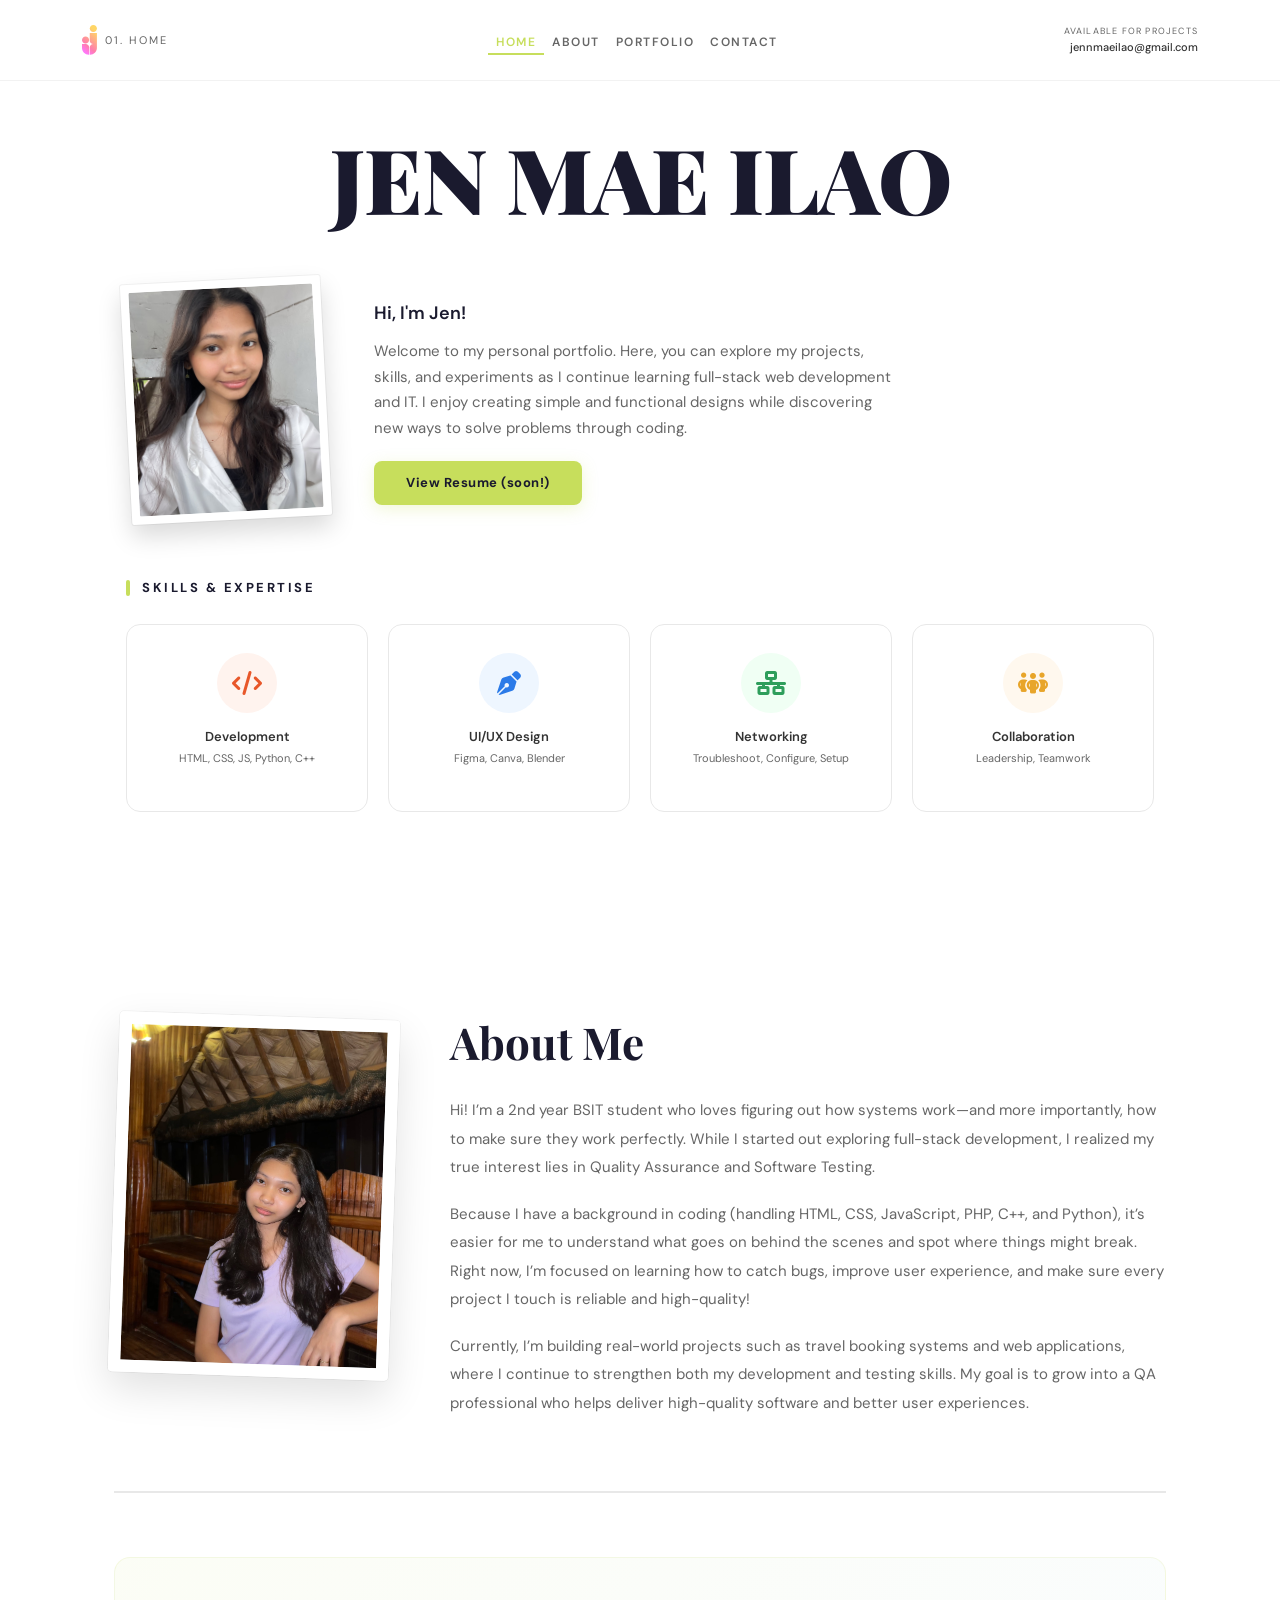
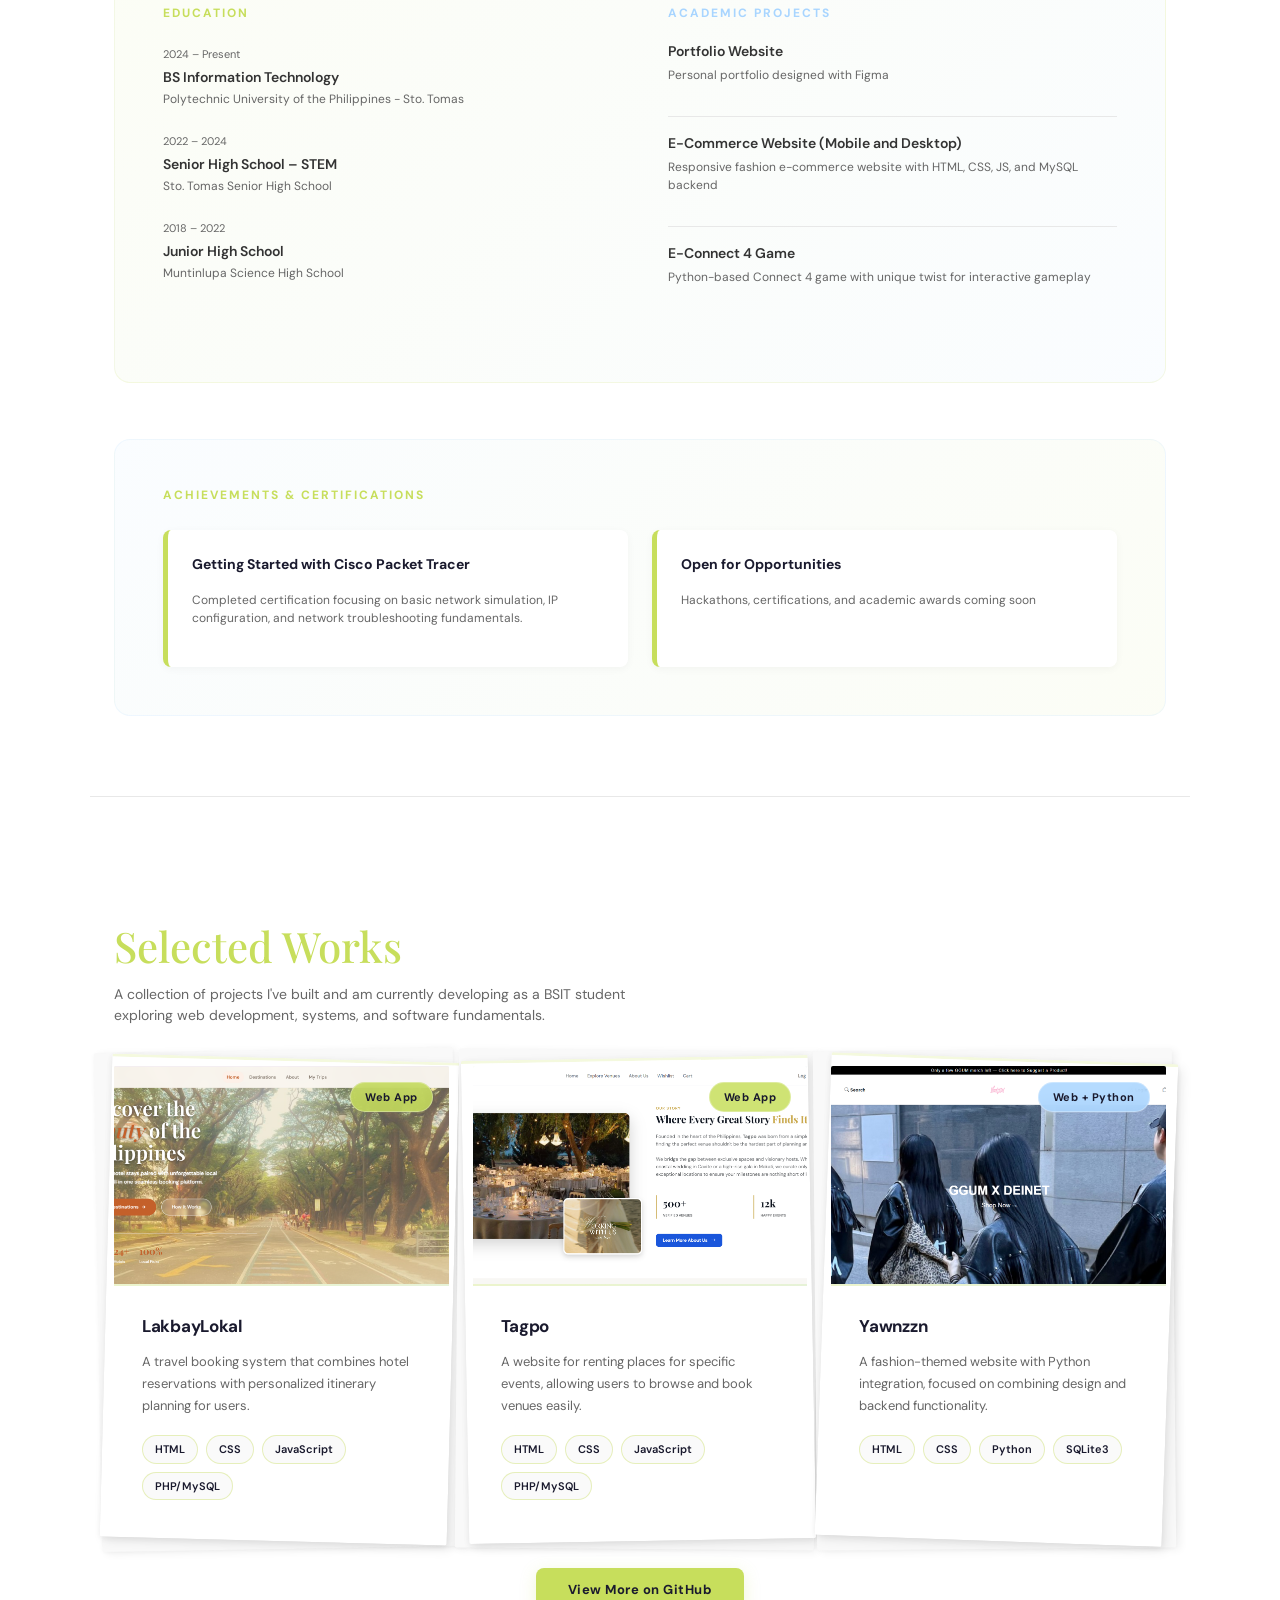
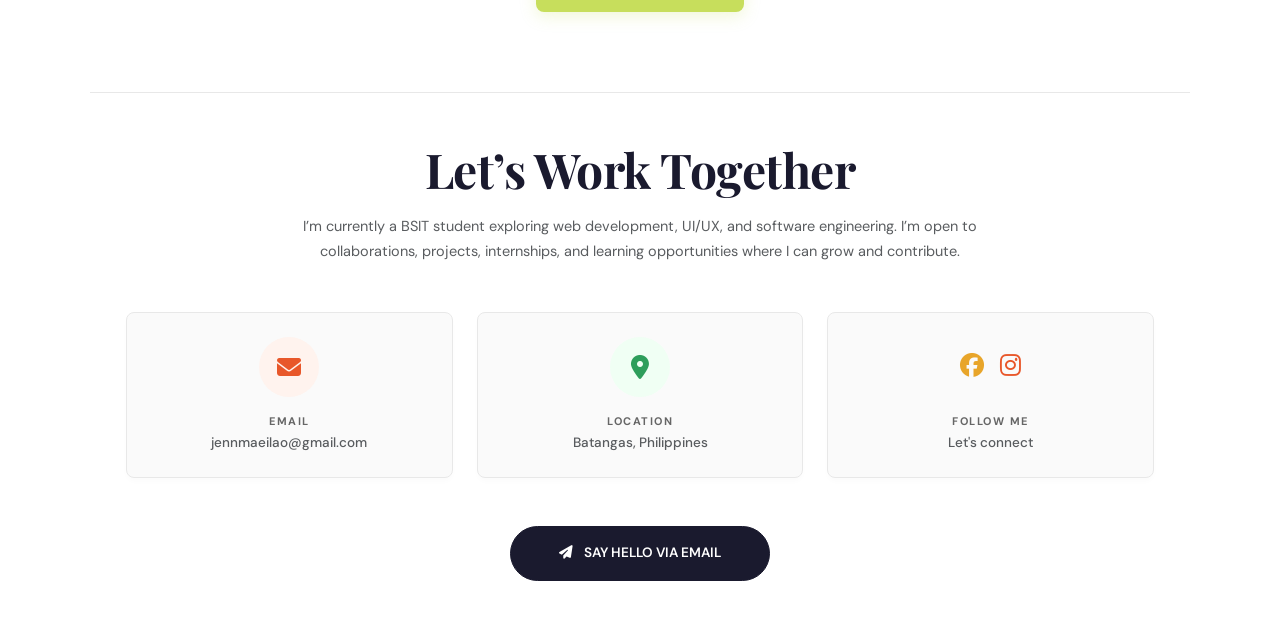
==== commit 836c4e28: "fixed animation" ====
--- a/index.html
+++ b/index.html
@@ -273,9 +273,10 @@
 
   <section id="contact" class="section section-contact py-5">
     <div class="container-lg">
+
       <div class="contact-header text-center mb-5">
         <h2 class="contact-title display-5 fw-bold mb-3">Let’s Work Together</h2>
-        <p class="contact-desc text-muted mx-auto col-lg-8" style="line-height: 1.6;">
+        <p class="contact-desc text-muted mx-auto col-lg-8">
           I’m currently a BSIT student exploring web development, UI/UX, and software engineering. I’m open to
           collaborations, projects, internships, and learning opportunities where I can grow and contribute.
         </p>
@@ -284,11 +285,10 @@
       <div class="row g-4 contact-info text-center justify-content-center">
 
         <div class="col-12 col-sm-6 col-md-4">
-          <a href="mailto:jennmaeilao@gmail.com" class="text-decoration-none text-dark d-block h-100">
-            <div class="info-card card h-100 p-4 border-0 bg-light rounded-3 shadow-sm custom-card-hover">
-              <div class="info-icon d-inline-flex align-items-center justify-content-center rounded-circle mb-3 mx-auto"
-                style="background:#fff3ee; width: 60px; height: 60px;">
-                <i class="fa-solid fa-envelope fs-4" style="color:#e8572a"></i>
+          <a href="mailto:jennmaeilao@gmail.com" class="contact-card-link">
+            <div class="info-card card h-100 p-4 border-0 rounded-3">
+              <div class="info-icon icon-email rounded-circle mb-3 mx-auto">
+                <i class="fa-solid fa-envelope fs-4"></i>
               </div>
               <p class="info-label fw-bold mb-1">Email</p>
               <p class="info-value text-muted small mb-0 text-truncate w-100">jennmaeilao@gmail.com</p>
@@ -297,10 +297,9 @@
         </div>
 
         <div class="col-12 col-sm-6 col-md-4">
-          <div class="info-card card h-100 p-4 border-0 bg-light rounded-3 shadow-sm">
-            <div class="info-icon d-inline-flex align-items-center justify-content-center rounded-circle mb-3 mx-auto"
-              style="background:#f0fff4; width: 60px; height: 60px;">
-              <i class="fa-solid fa-location-dot fs-4" style="color:#2e9e5b"></i>
+          <div class="info-card card h-100 p-4 border-0 rounded-3">
+            <div class="info-icon icon-location rounded-circle mb-3 mx-auto">
+              <i class="fa-solid fa-location-dot fs-4"></i>
             </div>
             <p class="info-label fw-bold mb-1">Location</p>
             <p class="info-value text-muted small mb-0">Batangas, Philippines</p>
@@ -308,14 +307,11 @@
         </div>
 
         <div class="col-12 col-sm-6 col-md-4">
-          <div class="info-card card h-100 p-4 border-0 bg-light rounded-3 shadow-sm">
+          <div class="info-card card h-100 p-4 border-0 rounded-3">
             <div
-              class="info-icon socials-icon d-inline-flex align-items-center justify-content-center gap-3 mb-3 mx-auto"
-              style="width: auto; height: 60px;">
-              <a href="https://www.facebook.com/jukyumz" target="_blank" class="text-decoration-none"><i class="fa-brands fa-facebook fs-4"
-                  style="color:#e8a52a"></i></a>
-              <a href="https://www.instagram.com/yawnzjei" target="_blank" class="text-decoration-none"><i class="fa-brands fa-instagram fs-4"
-                  style="color:#e8572a"></i></a>
+              class="info-icon icon-socials d-inline-flex align-items-center justify-content-center gap-3 mb-3 mx-auto">
+              <a href="https://www.facebook.com/jukyumz" target="_blank"><i class="fa-brands fa-facebook fs-4"></i></a>
+              <a href="https://www.instagram.com/yawnzjei" target="_blank"><i class="fa-brands fa-instagram fs-4"></i></a>
             </div>
             <p class="info-label fw-bold mb-1">Follow Me</p>
             <p class="info-value text-muted small mb-0">Let's connect</p>
@@ -326,8 +322,7 @@
 
       <div class="text-center mt-5">
         <a href="mailto:jennmaeilao@gmail.com"
-          class="btn btn-dark rounded-pill px-5 py-3 fw-semibold shadow-sm text-uppercase tracking-wider"
-          style="font-size: 0.9rem;">
+          class="btn btn-contact-cta rounded-pill px-5 py-3 fw-semibold text-uppercase tracking-wider">
           <i class="fa-solid fa-paper-plane me-2"></i> Say Hello via Email
         </a>
       </div>
--- a/assets/style.css
+++ b/assets/style.css
@@ -53,14 +53,20 @@
 
 /* =========== SECTIONS =========== */
 .section {
-  min-height: 100vh;
+  min-height: auto !important;
   padding: calc(var(--nav-h) + 60px) 24px 80px;
   max-width: 1100px;
   margin: 0 auto;
 }
 
+.section-home {
+  min-height: 100vh; 
+  display: flex;
+  align-items: center; 
+}
+
 /* =========== HOME =========== */
-.section-home { display: flex; flex-direction: column; justify-content: center; }
+/* .section-home { display: flex; flex-direction: column; justify-content: center; } */
 .hero-name {
   font-family: var(--font-head);
   font-size: clamp(48px, 8vw, 90px);
@@ -76,6 +82,14 @@
   display: flex; align-items: center; justify-content: center;
   box-shadow: 0 12px 24px rgba(0,0,0,0.15), 0 0 0 1px rgba(0,0,0,0.05);
   position: relative; transform: rotate(-3deg); transition: transform .3s ease;
+}
+
+.intro-photo img {
+  width: 100%;
+  height: 100%;
+  object-fit: cover; 
+  object-position: center; 
+  border-radius: 2px; 
 }
 .intro-photo:hover { transform: rotate(-3deg) translateY(-4px); }
 .intro-photo i { font-size: 64px; color: rgba(199, 222, 92, 0.3); }
@@ -176,6 +190,10 @@
   transform: rotate(-1deg); z-index: -2;
 }
 .work-card:hover { transform: rotate(-2deg) translateY(-8px); box-shadow: 0 8px 24px rgba(199, 222, 92, 0.15), 4px 10px 28px rgba(0,0,0,0.12); }
+.work-card:nth-child(1) { transform: rotate(-2deg); }
+.work-card:nth-child(1)::before { transform: rotate(1.5deg); }
+.work-card:nth-child(1)::after  { transform: rotate(-1deg); }
+.work-card:nth-child(1):hover   { transform: rotate(-2deg) translateY(-8px); }
 .work-card:nth-child(2) { transform: rotate(1.5deg); }
 .work-card:nth-child(2)::before { transform: rotate(-1deg); }
 .work-card:nth-child(2)::after  { transform: rotate(0.5deg); }
@@ -342,85 +360,122 @@
 .modal-link.demo   { background: var(--lime); color: var(--dark); }
 .modal-link.demo:hover { background: #b5d34a; transform: translateY(-2px); }
 
-/* =========== FORMAL CONTACT SECTION (BOOTSTRAP VER) =========== */
+/* =========== FORMAL CONTACT SECTION =========== */
 .section-contact {
-  border-top: 1px solid var(--border);
-  background-color: transparent;
+    border-top: 1px solid var(--border);
+    background-color: transparent;
 }
 
 .section-contact .contact-title {
-  font-family: var(--font-head);
-  color: var(--dark);
-  letter-spacing: -0.5px;
+    font-family: var(--font-head);
+    color: var(--dark);
+    letter-spacing: -0.5px;
 }
 
 .section-contact .contact-desc {
-  font-family: var(--font-body);
-  font-size: 14.5px;
-  line-height: 1.7;
-}
-
+    font-family: var(--font-body);
+    font-size: 14.5px;
+    line-height: 1.7;
+}
+
+/* Link reset para sa Email Card Wrapper */
+.contact-card-link {
+    text-decoration: none !important;
+    color: inherit !important;
+    display: block;
+    height: 100%;
+}
+
+/* Base style para sa LAHAT ng Cards */
 .section-contact .info-card.card {
-  background-color: var(--bg-soft, #f9f9fb) !important; 
-  border: 1px solid var(--border) !important; 
-  transition: all 0.3s cubic-bezier(0.16, 1, 0.3, 1);
-}
-
-.section-contact a.text-decoration-none:hover .info-card.card {
-  border-color: var(--dark) !important;
-  background-color: #ffffff !important;
-  transform: translateY(-4px);
-  box-shadow: 0 12px 30px rgba(0, 0, 0, 0.04) !important;
-}
-
-.section-contact a.text-decoration-none:hover .info-icon {
-  transform: scale(1.05);
-}
-
+    background-color: var(--bg-soft, #f9f9fb) !important;
+    border: 1px solid var(--border, #e2e8f0) !important;
+    box-shadow: 0 4px 6px -1px rgba(0, 0, 0, 0.02) !important;
+    transition: all 0.3s cubic-bezier(0.16, 1, 0.3, 1);
+}
+
+/* UNIFORM HOVER: Lahat ng card iilaw ng Lime (#c7de5c) at aangat */
+.section-contact .info-card.card:hover,
+.contact-card-link:hover .info-card.card {
+    border-color: #c7de5c !important;
+    background-color: #ffffff !important;
+    transform: translateY(-6px);
+    box-shadow: 0 12px 24px rgba(199, 222, 92, 0.25) !important; /* Eleganteng lime glow */
+}
+
+/* Icon Containers Mechanics */
 .section-contact .info-icon {
-  transition: transform 0.3s ease;
-}
-
+    width: 60px;
+    height: 60px;
+    display: flex;
+    align-items: center;
+    justify-content: center;
+    transition: transform 0.3s ease;
+}
+
+/* Mag-micro scale ang icon kapag hinover ang card */
+.section-contact .info-card.card:hover .info-icon,
+.contact-card-link:hover .info-icon {
+    transform: scale(1.08);
+}
+
+/* Individual Icon Branding Colors */
+.section-contact .icon-email { background: #fff3ee; }
+.section-contact .icon-email i { color: #e8572a; }
+
+.section-contact .icon-location { background: #f0fff4; }
+.section-contact .icon-location i { color: #2e9e5b; }
+
+.section-contact .icon-socials { width: auto; }
+.section-contact .icon-socials a { text-decoration: none; color: inherit; transition: transform 0.2s ease; }
+.section-contact .icon-socials a:hover { transform: scale(1.2); }
+.section-contact .icon-socials .fa-facebook { color: #e8a52a; }
+.section-contact .icon-socials .fa-instagram { color: #e8572a; }
+
+/* Text Spacing Elements */
 .section-contact .info-label {
-  font-family: var(--font-body);
-  font-size: 11px;
-  font-weight: 600;
-  letter-spacing: 1.5px; 
-  text-transform: uppercase;
-  color: var(--light-text);
+    font-family: var(--font-body);
+    font-size: 11px;
+    font-weight: 600;
+    letter-spacing: 1.5px;
+    text-transform: uppercase;
+    color: var(--light-text);
 }
 
 .section-contact .info-value {
-  font-family: var(--font-body);
-  font-size: 13.5px;
-  font-weight: 500;
-  letter-spacing: -0.2px;
-}
-
-.section-contact .socials-icon a {
-  transition: transform 0.2s ease, opacity 0.2s ease;
-  display: inline-block;
-}
-
-.section-contact .socials-icon a:hover {
-  transform: scale(1.15);
-  opacity: 0.8;
-}
-
-.section-contact .btn-dark {
-  font-family: var(--font-body);
-  background-color: var(--dark) !important;
-  border: 1px solid var(--dark) !important;
-  font-size: 12px;
-  letter-spacing: 1.2px;
-  transition: all 0.3s ease !important;
-}
-
-.section-contact .btn-dark:hover {
-  background-color: transparent !important;
-  color: var(--dark) !important;
-  transform: translateY(-2px);
-  box-shadow: 0 8px 24px rgba(0, 0, 0, 0.06) !important;
+    font-family: var(--font-body);
+    font-size: 13.5px;
+    font-weight: 500;
+}
+
+/* Custom Overrides para sa Say Hello Button */
+.section-contact .btn-contact-cta {
+    font-family: var(--font-body);
+    background-color: var(--dark, #1a1a1a);
+    color: #ffffff;
+    font-size: 0.85rem;
+    border: 1px solid var(--dark, #1a1a1a);
+    transition: all 0.3s ease;
+}
+
+/* Lime Hover state para sa Button */
+.section-contact .btn-contact-cta:hover {
+    background-color: #c7de5c !important;
+    border-color: #c7de5c !important;
+    color: var(--dark, #1a1a1a) !important; /* Dark text para malinaw basahin sa lime background */
+    transform: translateY(-2px);
+    box-shadow: 0 8px 20px rgba(199, 222, 92, 0.35);
+}
+
+.reveal {
+  opacity: 0;
+  transform: translateY(30px);
+  transition: all 0.6s ease;
+}
+
+.reveal.visible {
+  opacity: 1;
+  transform: translateY(0);
 }
 
 /* =========== ANIMATIONS =========== */
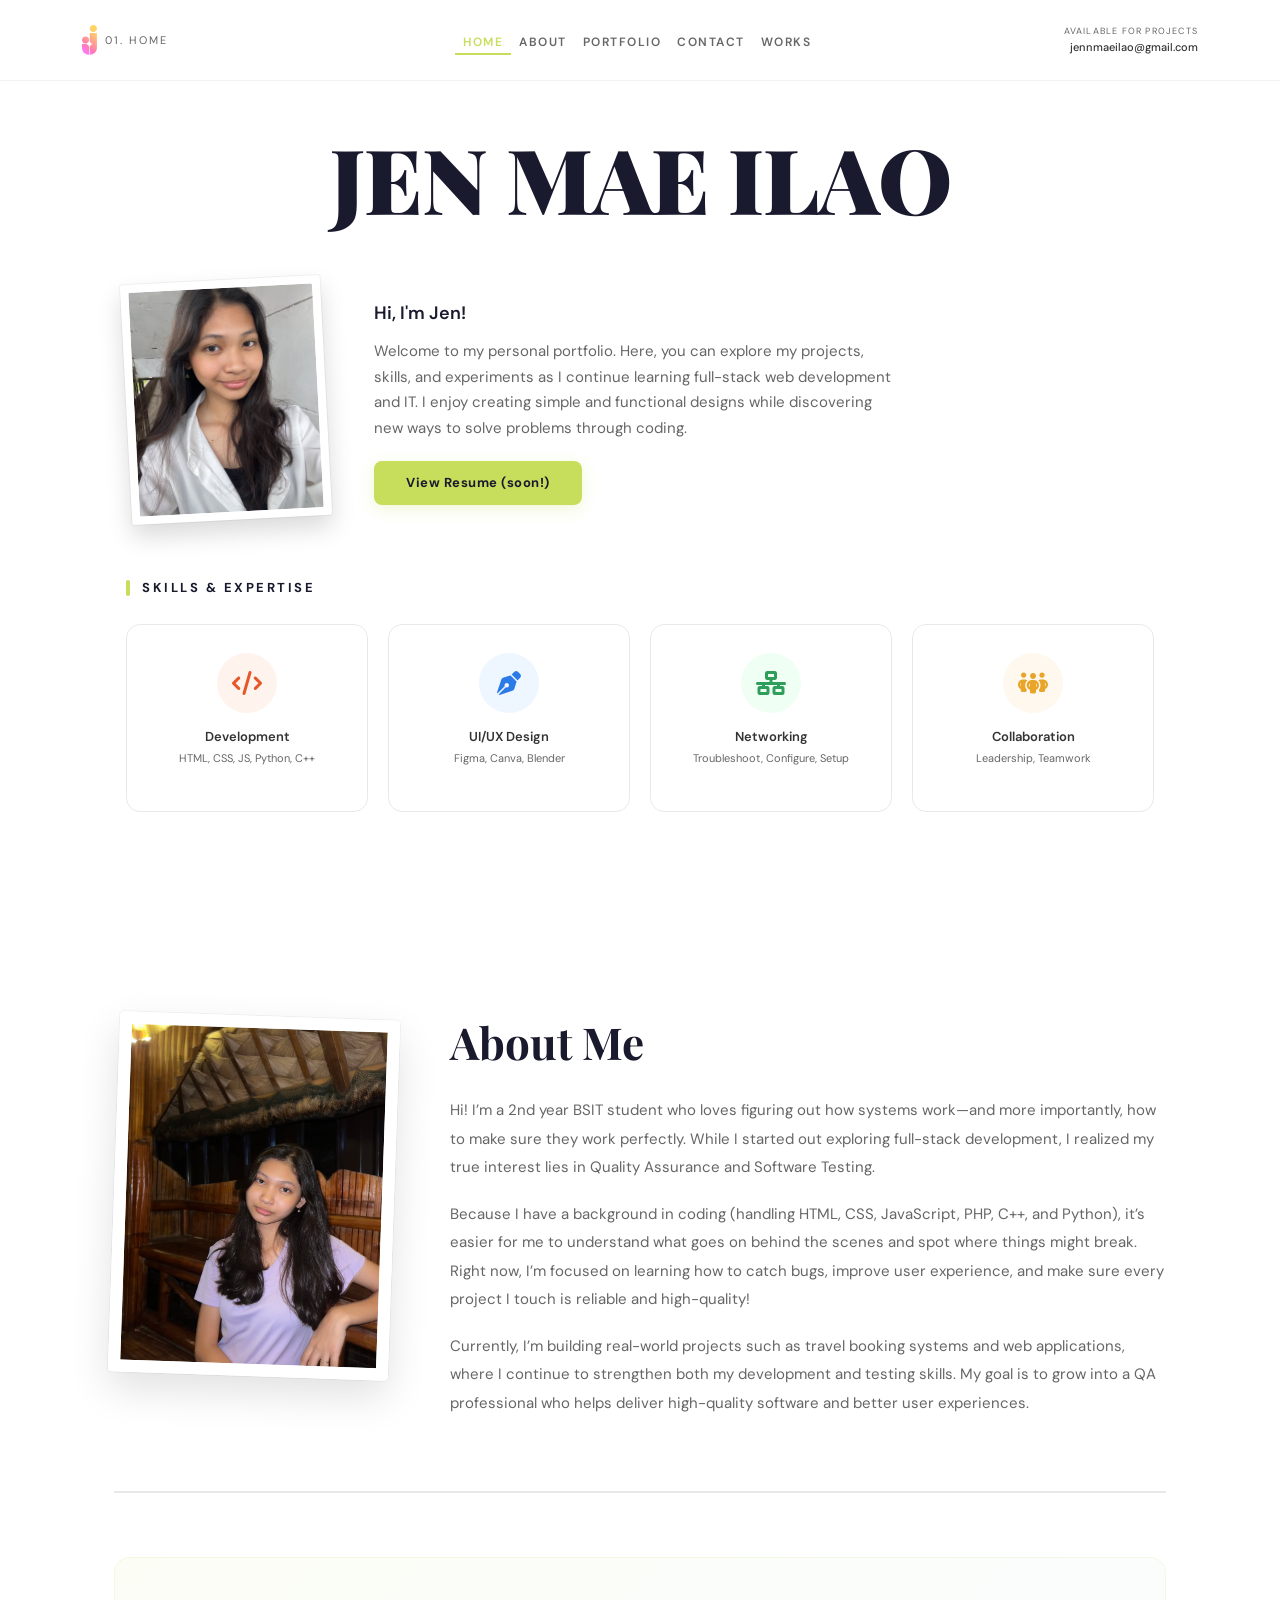
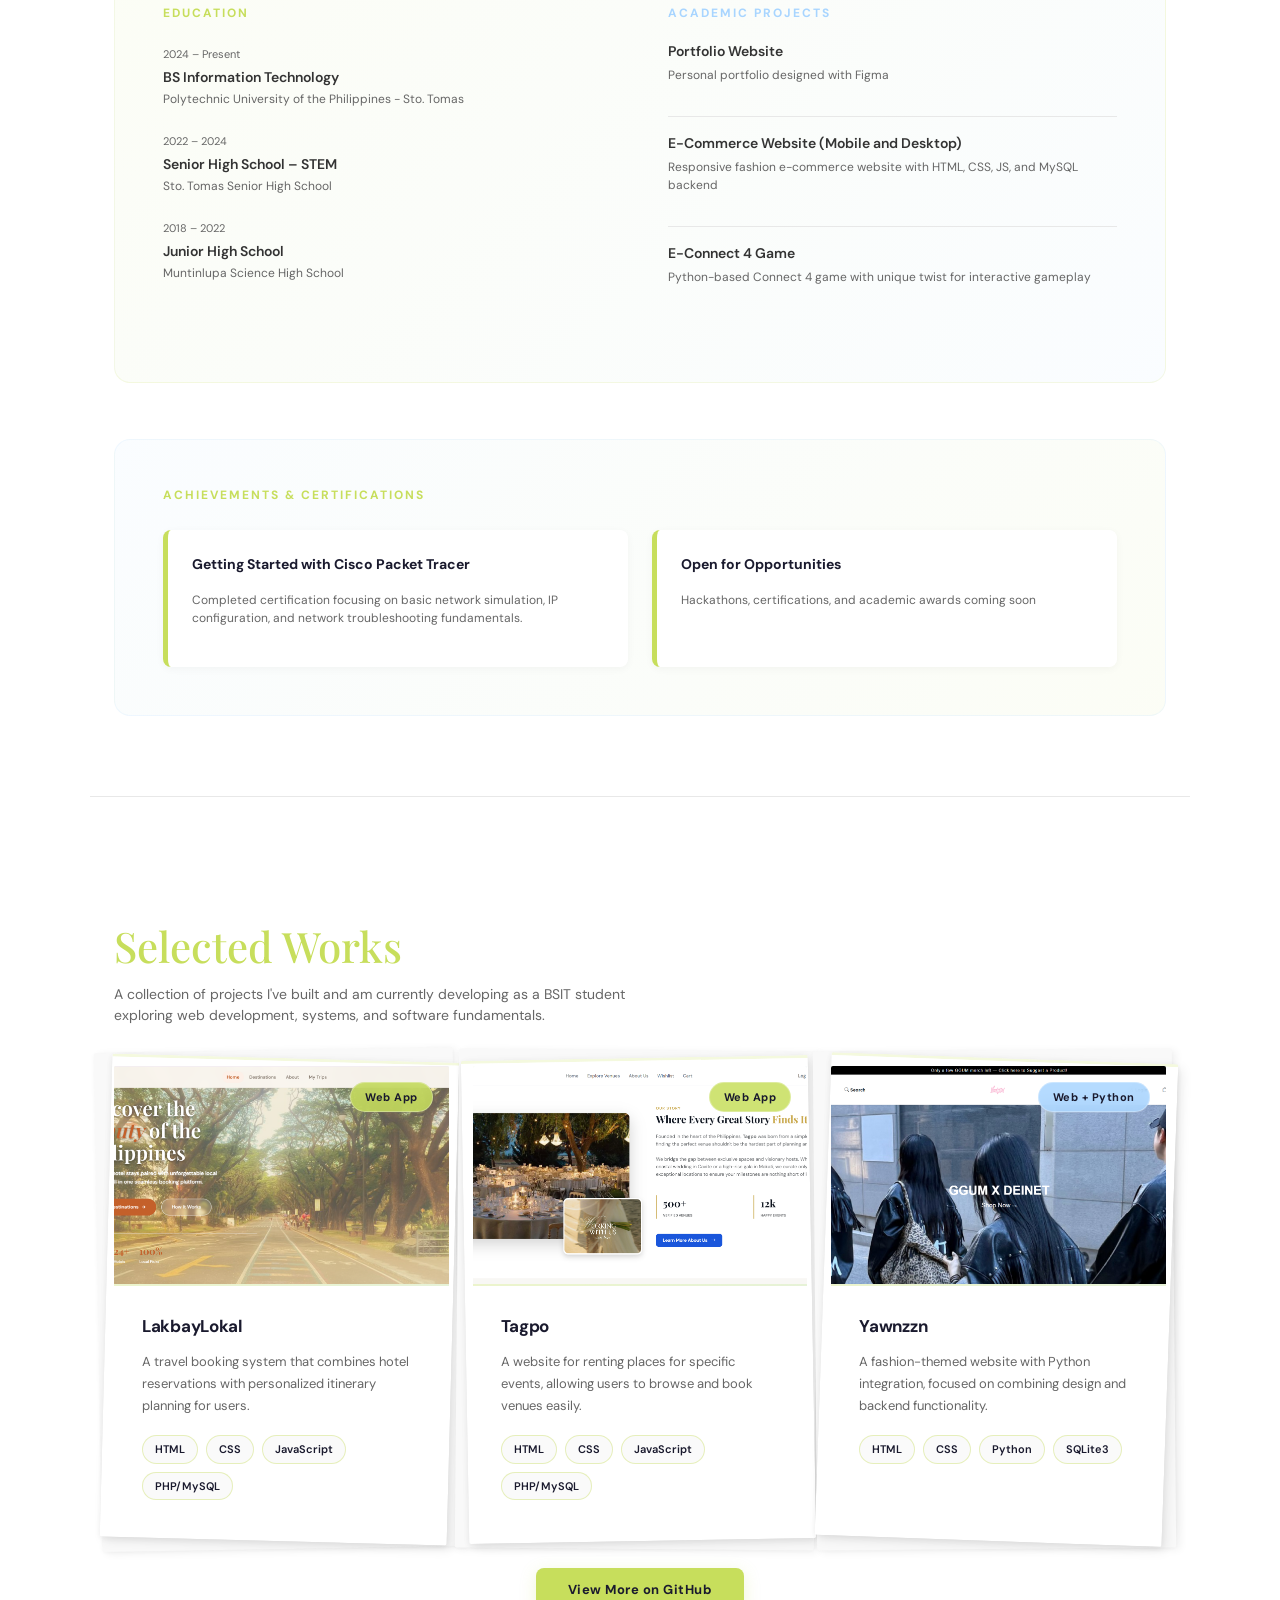
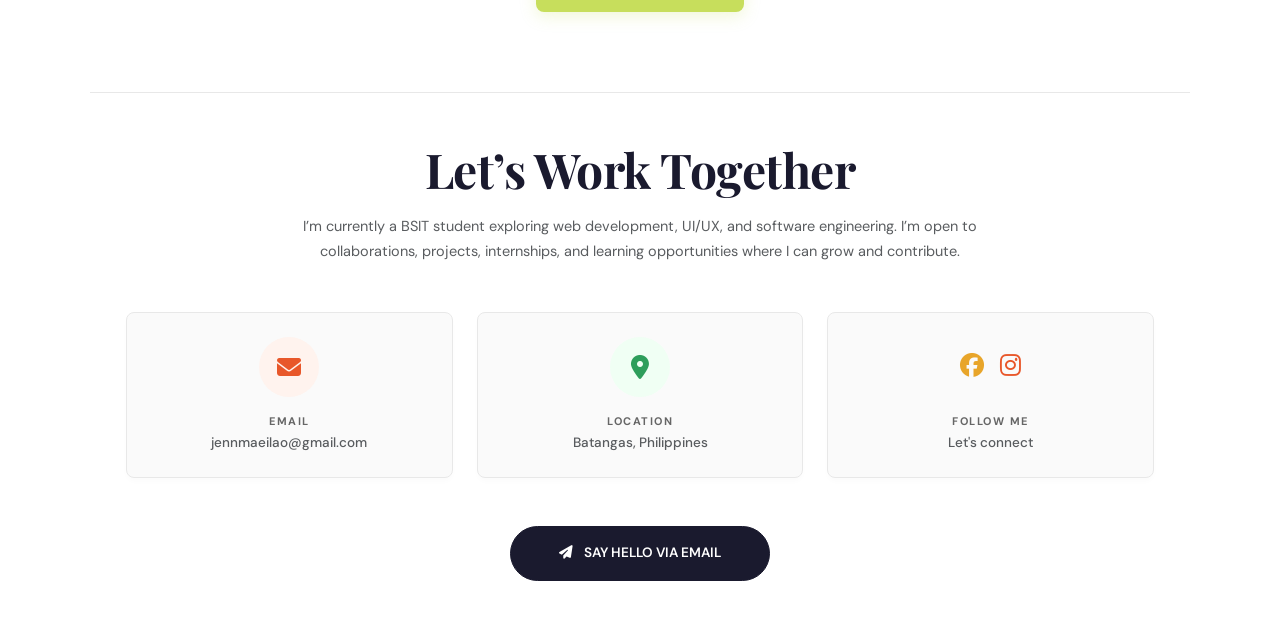
==== commit d00c7a8e: "Add WORKS link in navbar" ====
--- a/index.html
+++ b/index.html
@@ -36,6 +36,7 @@
           <li class="nav-item"><a href="#about" class="nav-link" data-section="about">ABOUT</a></li>
           <li class="nav-item"><a href="#portfolio" class="nav-link" data-section="portfolio">PORTFOLIO</a></li>
           <li class="nav-item"><a href="#contact" class="nav-link" data-section="contact">CONTACT</a></li>
+          <li class="nav-item"><a href="https://github.com/jenmaeilao/web-development" class="nav-link" target="_blank">WORKS</a></li>
         </ul>
       </div>
 
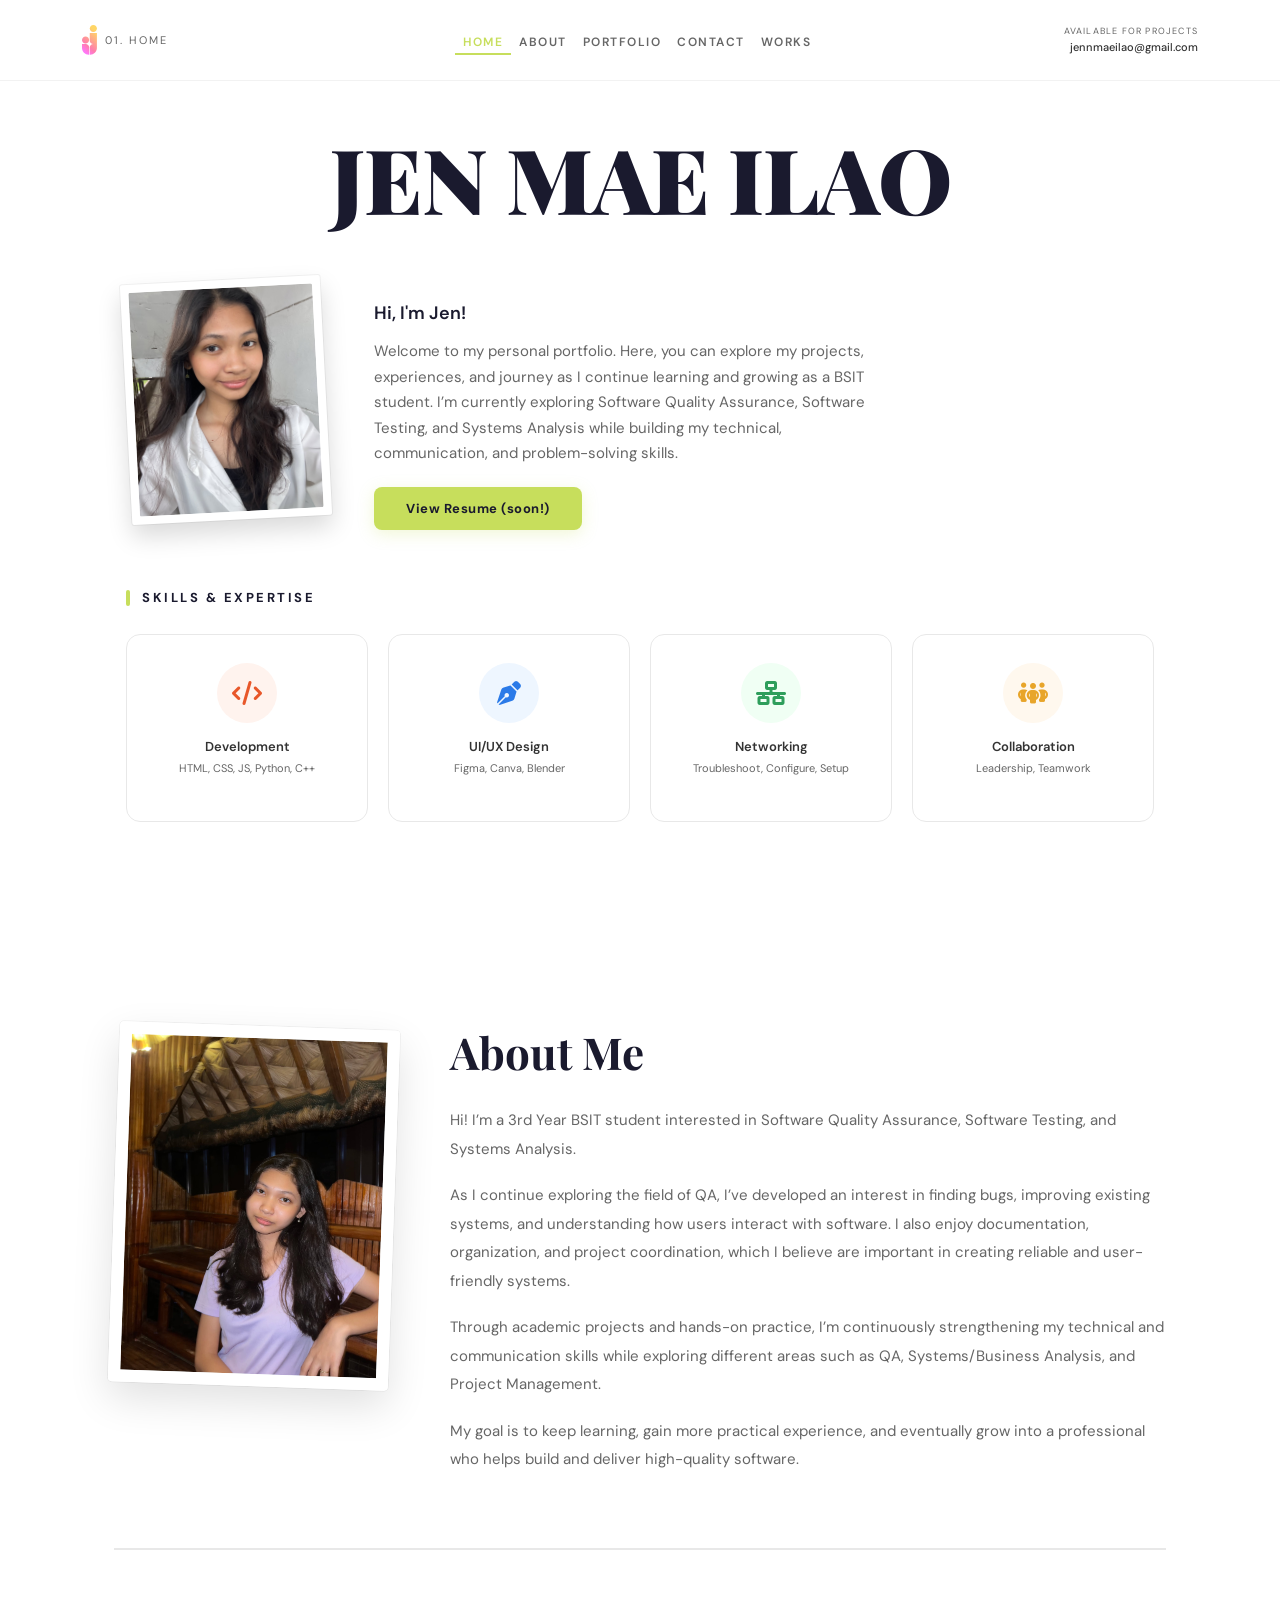
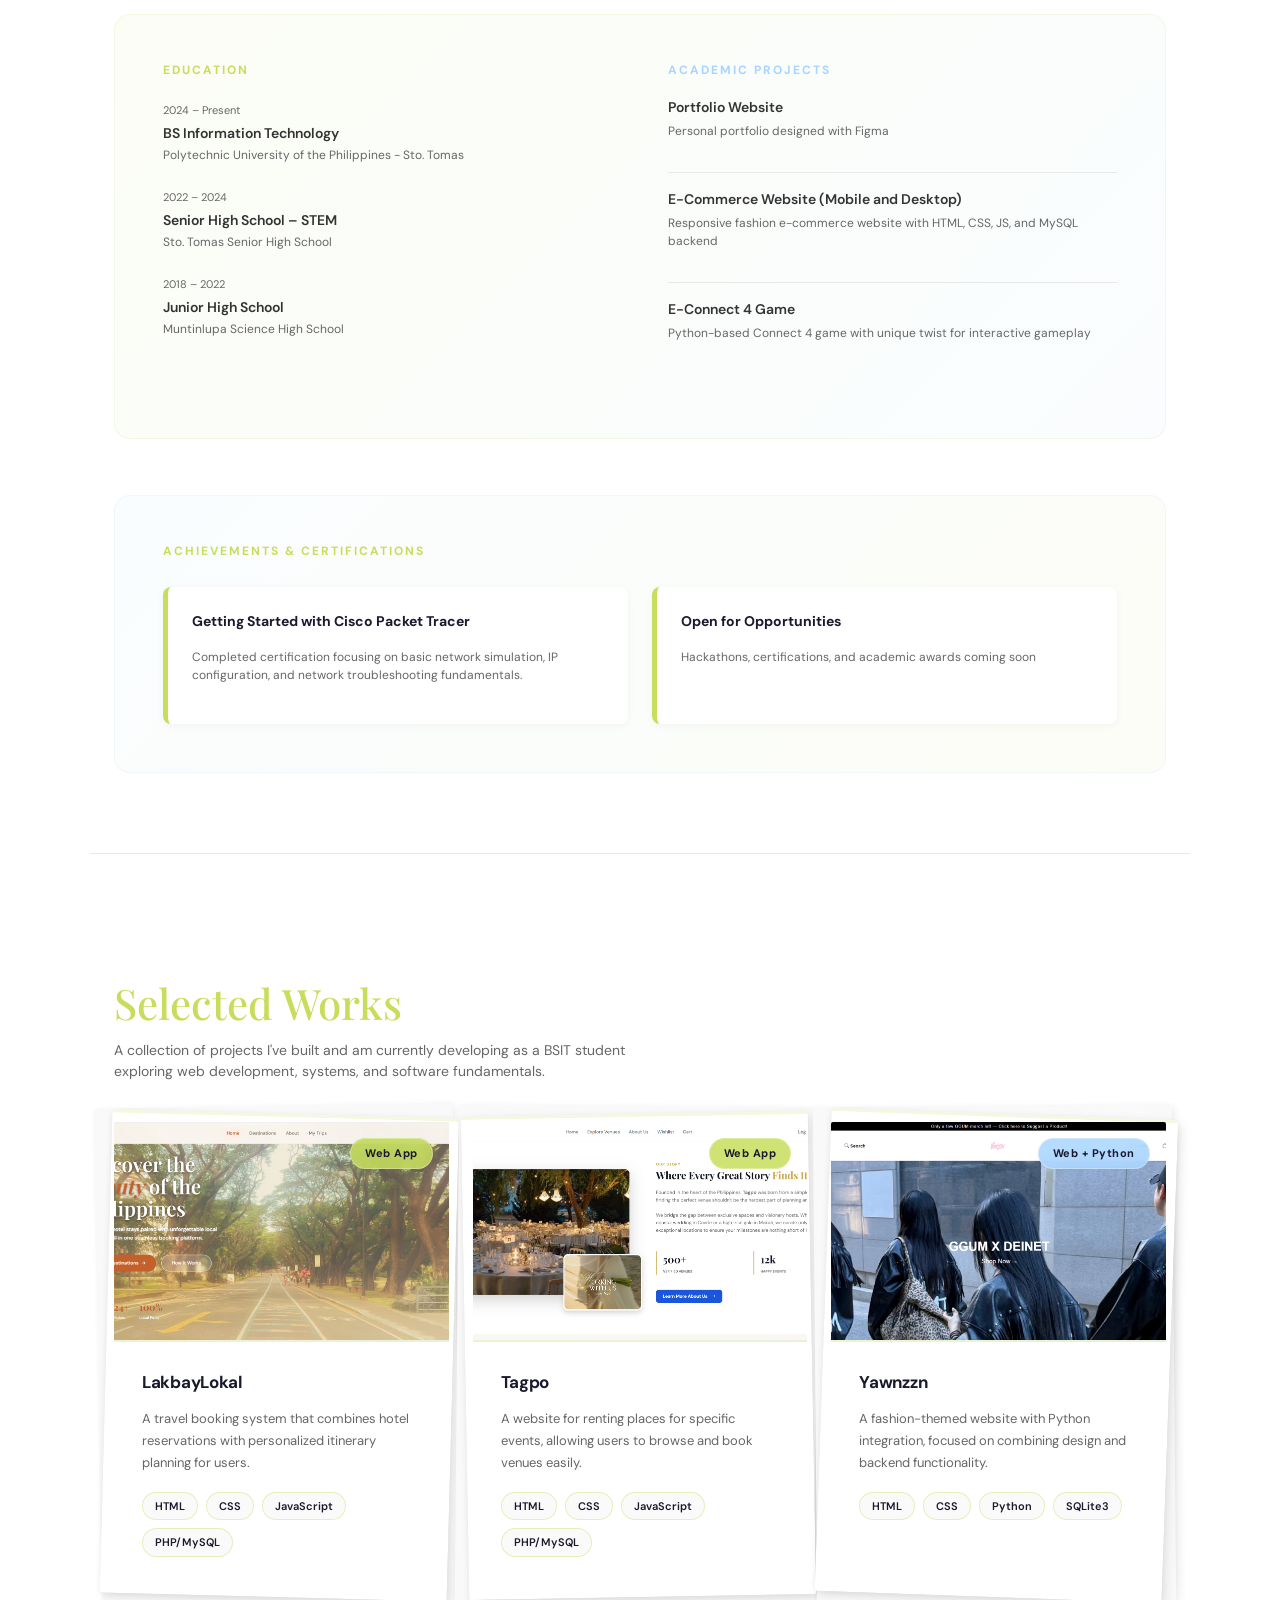
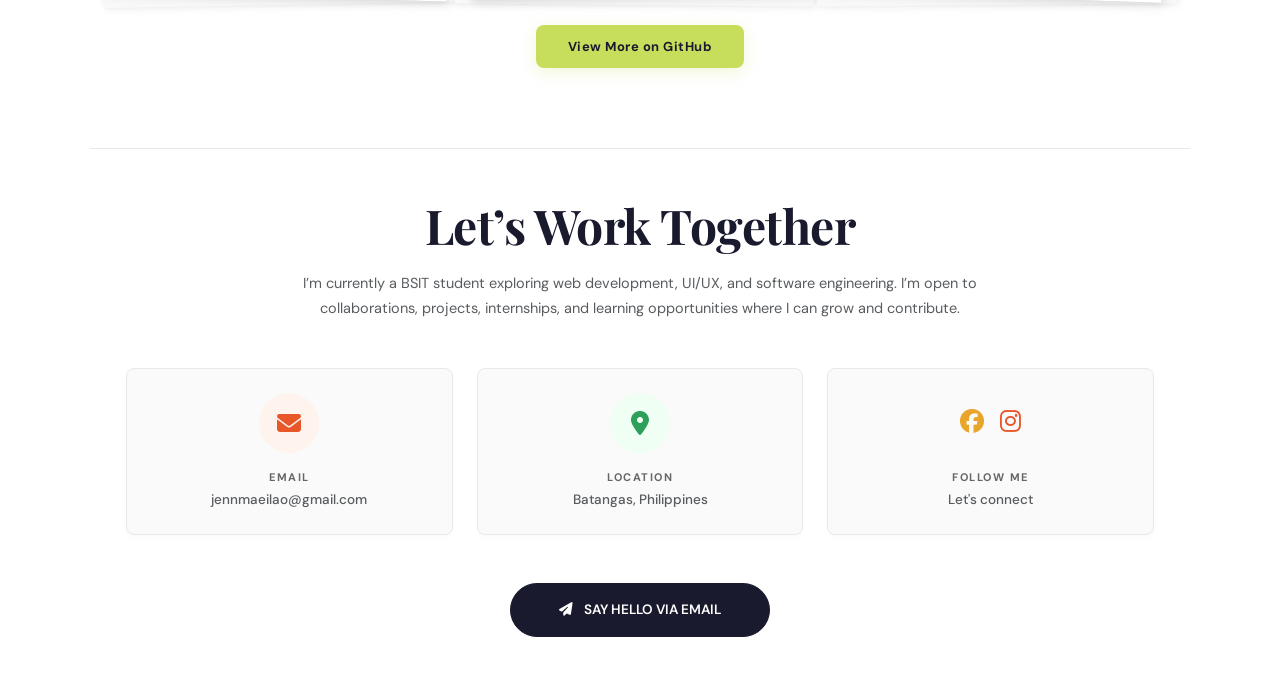
==== commit 38a24bed: "Update portfolio information" ====
--- a/index.html
+++ b/index.html
@@ -36,7 +36,8 @@
           <li class="nav-item"><a href="#about" class="nav-link" data-section="about">ABOUT</a></li>
           <li class="nav-item"><a href="#portfolio" class="nav-link" data-section="portfolio">PORTFOLIO</a></li>
           <li class="nav-item"><a href="#contact" class="nav-link" data-section="contact">CONTACT</a></li>
-          <li class="nav-item"><a href="https://github.com/jenmaeilao/web-development" class="nav-link" target="_blank">WORKS</a></li>
+          <li class="nav-item"><a href="https://github.com/jenmaeilao/web-development" class="nav-link"
+              target="_blank">WORKS</a></li>
         </ul>
       </div>
 
@@ -60,9 +61,10 @@
 
           <div class="intro-body">
             <p class="greeting">Hi, I'm Jen!</p>
-            <p class="intro-desc">Welcome to my personal portfolio. Here, you can explore my projects, skills, and
-              experiments as I continue learning full-stack web development and IT. I enjoy creating simple and
-              functional designs while discovering new ways to solve problems through coding.</p>
+            <p class="intro-desc">Welcome to my personal portfolio. Here, you can explore my projects, experiences, and
+              journey as I continue learning and growing as a BSIT student. I’m currently exploring Software Quality
+              Assurance, Software Testing, and Systems Analysis while building my technical, communication, and
+              problem-solving skills.</p>
             <a href="#" class="btn-primary">View Resume (soon!)</a>
           </div>
         </div>
@@ -111,19 +113,19 @@
       </div>
       <div class="about-body">
         <h2 class="about-heading">About Me</h2>
-        <p> Hi! I’m a 2nd year BSIT student who loves figuring out how systems work—and more importantly, how to make
-          sure they work perfectly.
-          While I started out exploring full-stack development, I realized my true interest lies in Quality Assurance
-          and Software Testing.
-        </p>
-        <p> Because I have a background in coding (handling HTML, CSS, JavaScript, PHP, C++, and Python), it’s easier
-          for me
-          to understand what goes on behind the scenes and spot where things might break. Right now, I’m focused on
-          learning how to catch bugs, improve user experience, and make sure every project I touch is reliable and
-          high-quality! </p>
-        <p> Currently, I’m building real-world projects such as travel booking systems and web applications, where I
-          continue to strengthen both my development and testing skills. My goal is to grow into a QA professional who
-          helps deliver high-quality software and better user experiences. </p>
+        <p>Hi! I’m a 3rd Year BSIT student interested in Software Quality Assurance, Software Testing, and Systems
+          Analysis.</p>
+
+        <p>As I continue exploring the field of QA, I’ve developed an interest in finding bugs, improving existing
+          systems, and understanding how users interact with software. I also enjoy documentation, organization, and
+          project coordination, which I believe are important in creating reliable and user-friendly systems.</p>
+
+        <p>Through academic projects and hands-on practice, I’m continuously strengthening my technical and
+          communication skills while exploring different areas such as QA, Systems/Business Analysis, and Project
+          Management.</p>
+
+        <p>My goal is to keep learning, gain more practical experience, and eventually grow into a professional who
+          helps build and deliver high-quality software.</p>
       </div>
     </div>
     </div>
@@ -312,7 +314,8 @@
             <div
               class="info-icon icon-socials d-inline-flex align-items-center justify-content-center gap-3 mb-3 mx-auto">
               <a href="https://www.facebook.com/jukyumz" target="_blank"><i class="fa-brands fa-facebook fs-4"></i></a>
-              <a href="https://www.instagram.com/yawnzjei" target="_blank"><i class="fa-brands fa-instagram fs-4"></i></a>
+              <a href="https://www.instagram.com/yawnzjei" target="_blank"><i
+                  class="fa-brands fa-instagram fs-4"></i></a>
             </div>
             <p class="info-label fw-bold mb-1">Follow Me</p>
             <p class="info-value text-muted small mb-0">Let's connect</p>
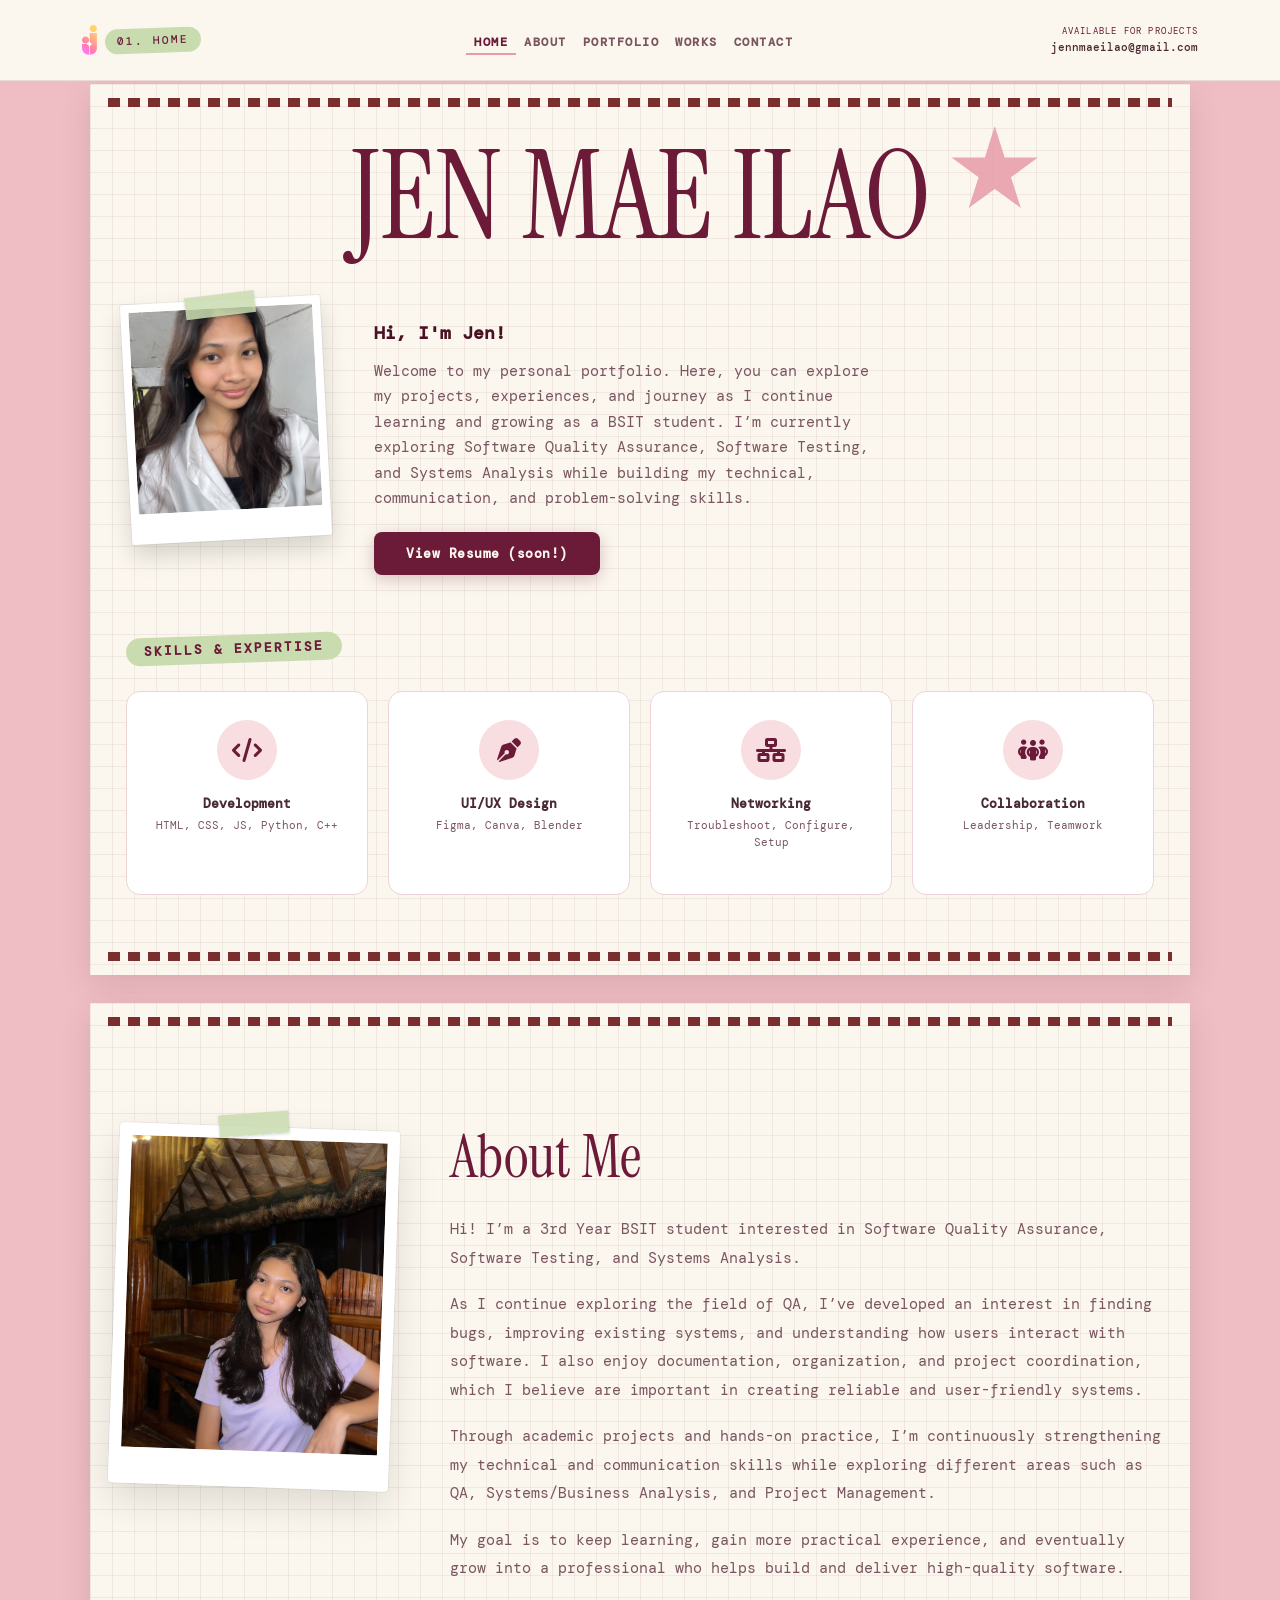
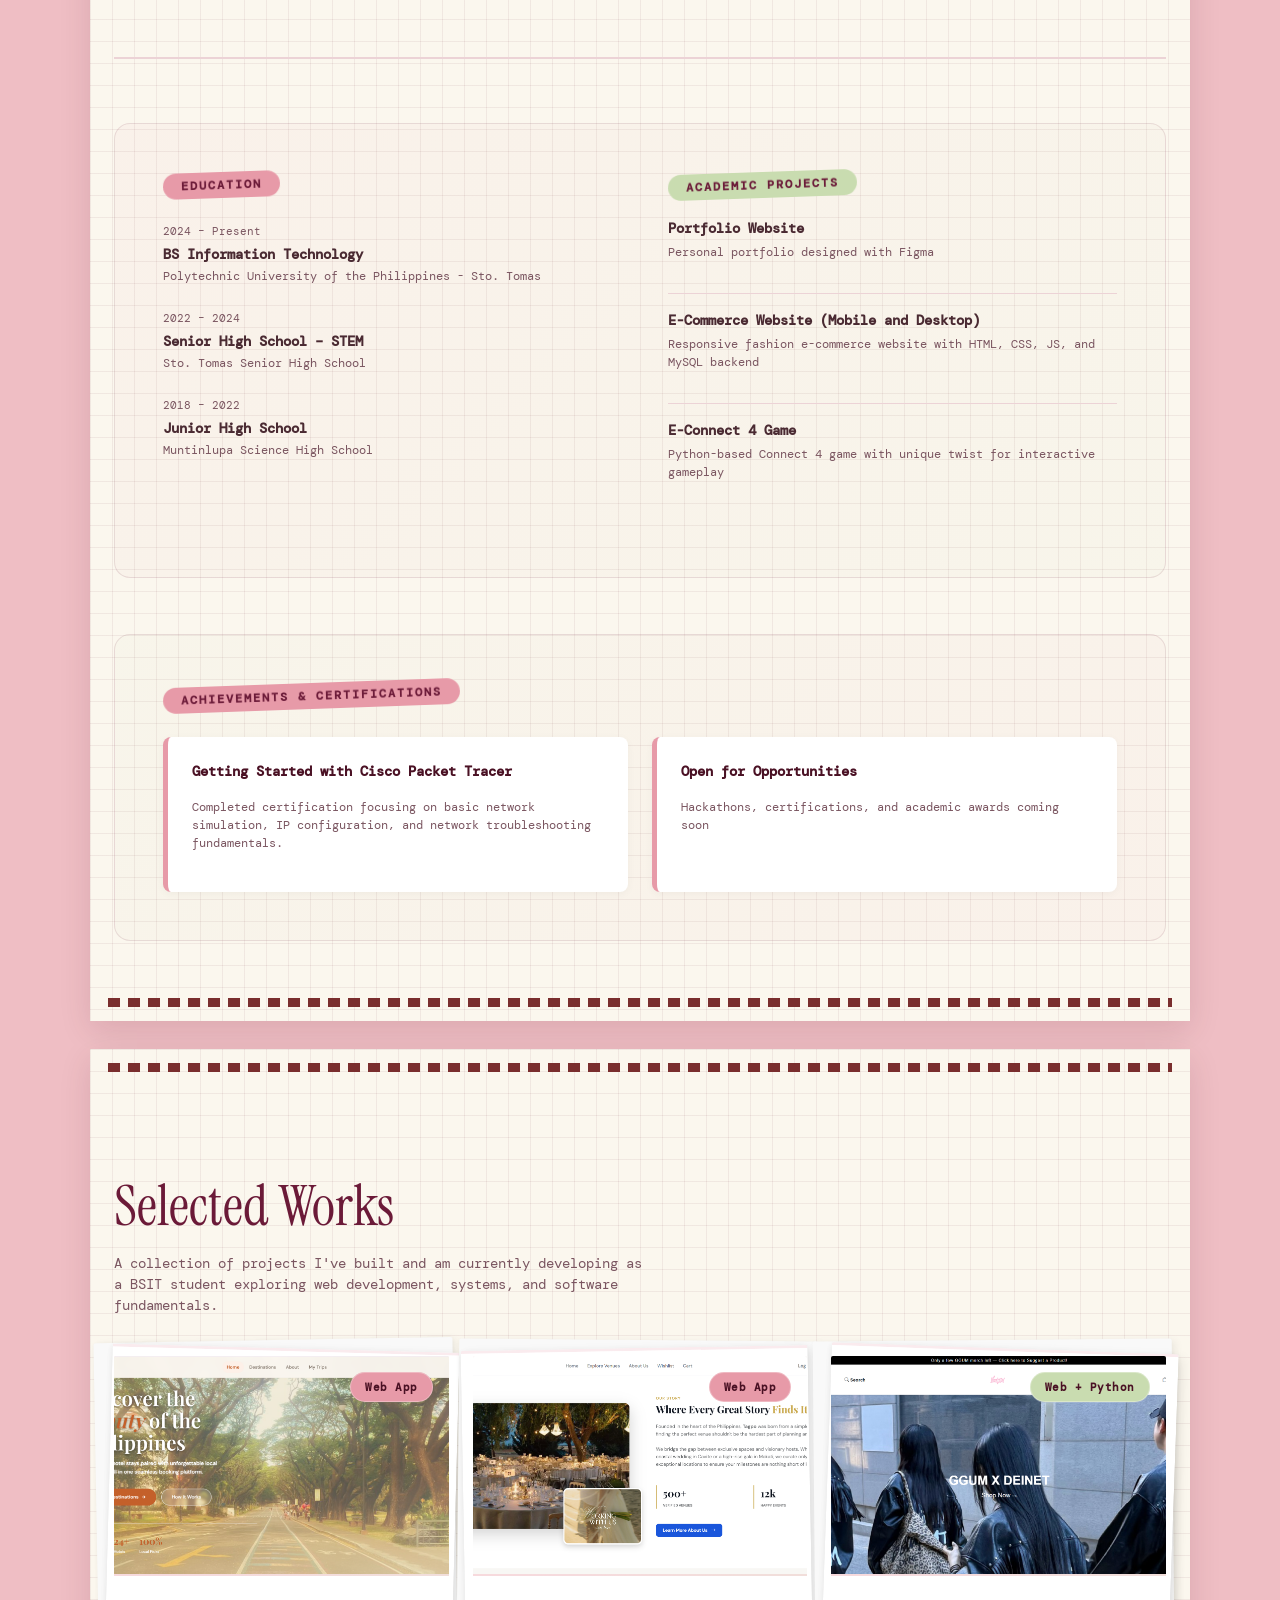
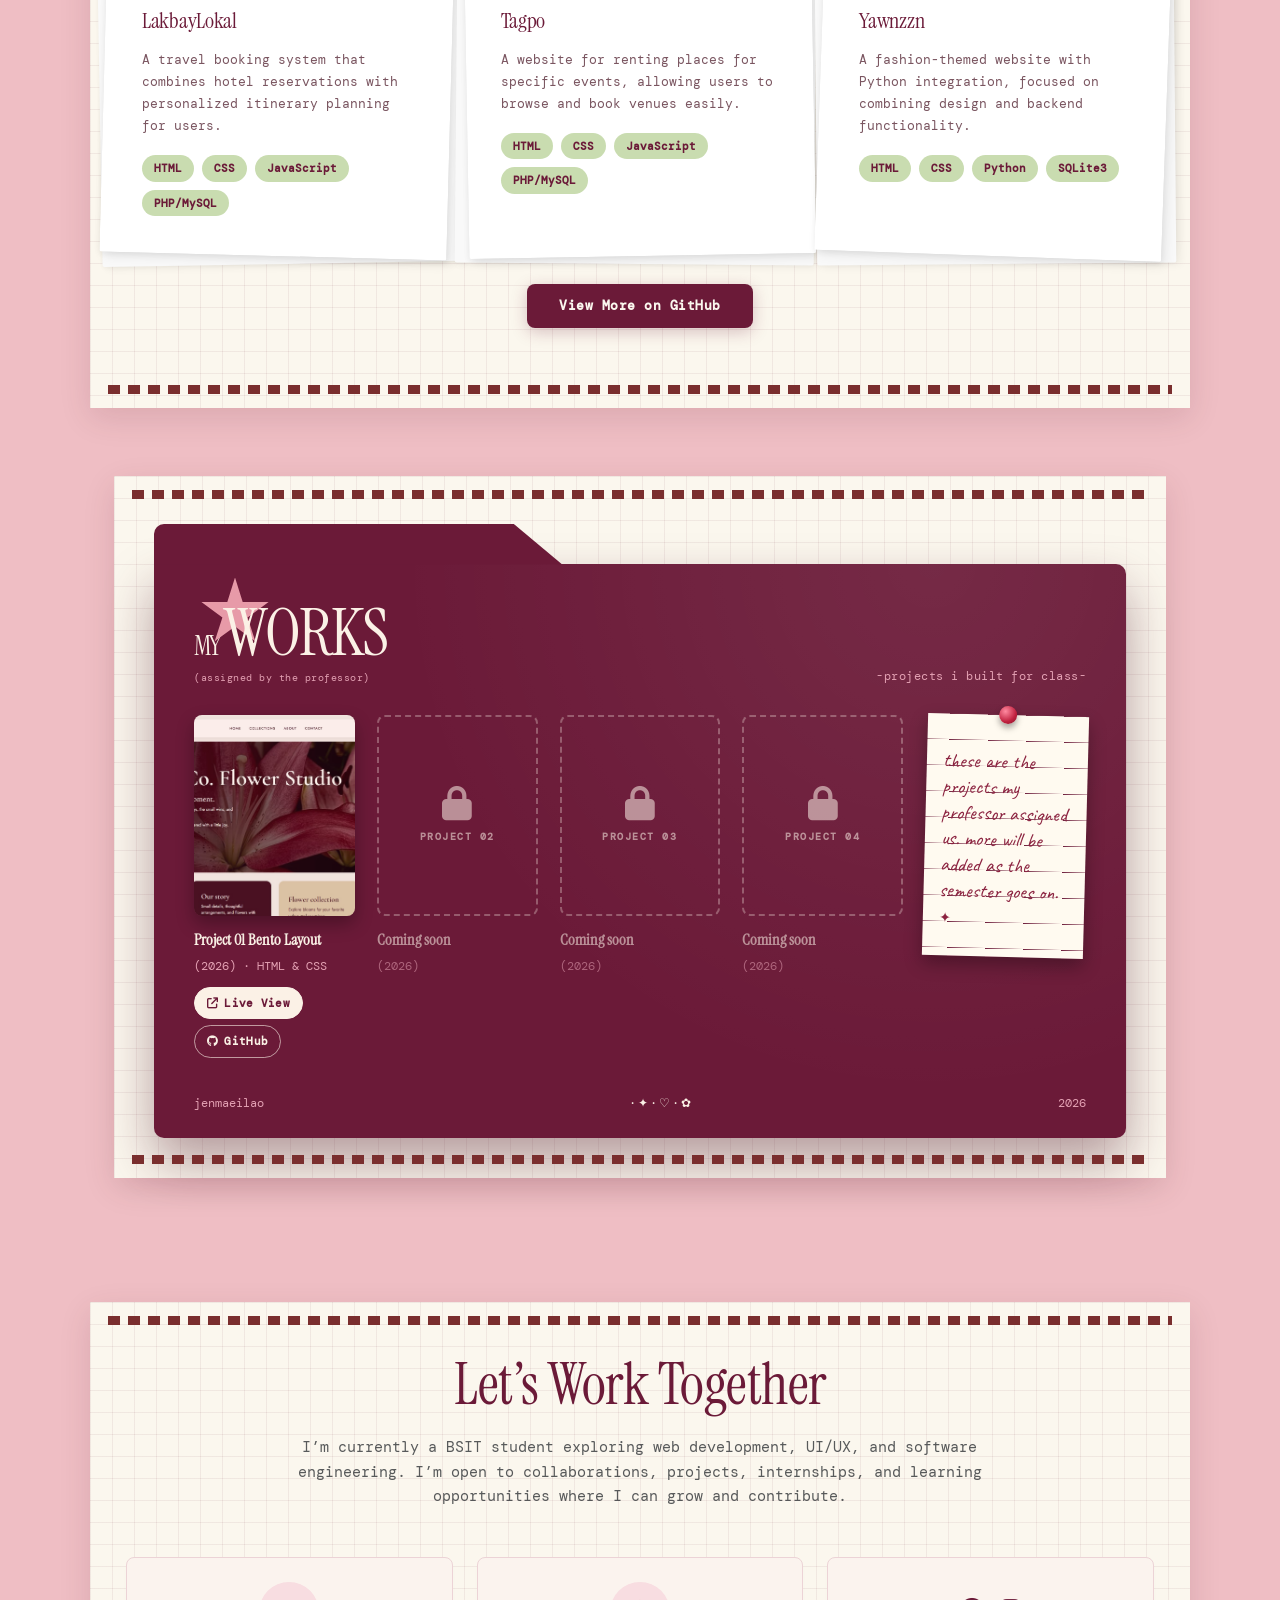
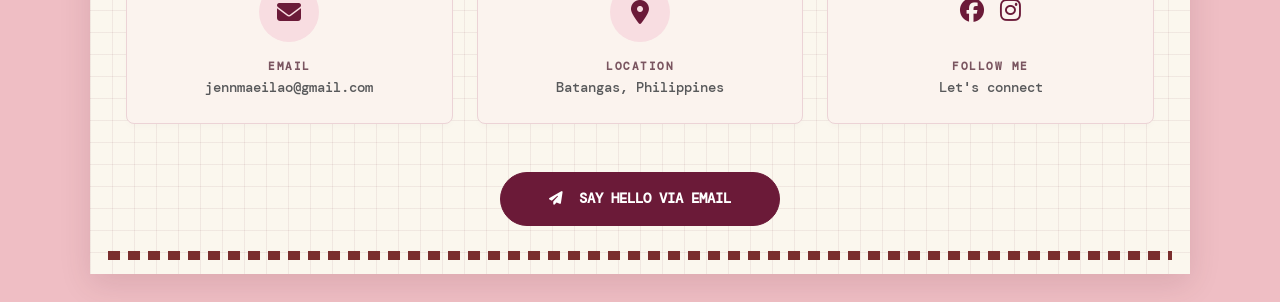
==== commit adf9c218: "Change the theme and added Works Section" ====
--- a/index.html
+++ b/index.html
@@ -12,7 +12,9 @@
   <link
     href="https://fonts.googleapis.com/css2?family=Playfair+Display:wght@700;900&family=DM+Sans:wght@300;400;500;600&display=swap"
     rel="stylesheet" />
+  <link href="https://fonts.googleapis.com/css2?family=Instrument+Serif&family=DM+Mono:wght@400;500&display=swap" rel="stylesheet" />
   <link rel="stylesheet" href="https://cdnjs.cloudflare.com/ajax/libs/font-awesome/6.5.0/css/all.min.css" />
+  <link rel="icon" type="image/png" href="assets/img/logo.svg">
 </head>
 
 <body>
@@ -35,9 +37,8 @@
           <li class="nav-item"><a href="#home" class="nav-link active" data-section="home">HOME</a></li>
           <li class="nav-item"><a href="#about" class="nav-link" data-section="about">ABOUT</a></li>
           <li class="nav-item"><a href="#portfolio" class="nav-link" data-section="portfolio">PORTFOLIO</a></li>
+          <li class="nav-item"><a href="https://github.com/jenmaeilao/web-development" class="nav-link">WORKS</a></li>
           <li class="nav-item"><a href="#contact" class="nav-link" data-section="contact">CONTACT</a></li>
-          <li class="nav-item"><a href="https://github.com/jenmaeilao/web-development" class="nav-link"
-              target="_blank">WORKS</a></li>
         </ul>
       </div>
 
@@ -274,6 +275,70 @@
     </div>
   </section>
 
+  <!-- ========== WORKS ========== -->
+  <link href="https://fonts.googleapis.com/css2?family=Caveat:wght@500&display=swap" rel="stylesheet" />
+  <section id="works" class="section-works">
+    <div class="works-backdrop">
+      <div class="works-folder">
+
+        <header class="works-head">
+          <div>
+            <h2 class="works-title"><span class="wt-small">My</span> <span class="wt-big"><span class="wt-cap">W</span>orks</span></h2>
+            <p class="works-sub">(assigned by the professor)</p>
+          </div>
+          <p class="works-tagline">-projects i built for class-</p>
+        </header>
+
+        <div class="works-row">
+
+          <!-- PROJECT 01: replace the title, text, image and the two URLs below -->
+          <article class="wk-card">
+            <div class="wk-cover">
+              <img src="assets/img/project-01.jpg" alt="Project 01 preview"
+                onerror="this.style.display='none'; this.nextElementSibling.style.display='flex';">
+              <div class="wk-ph" style="display:none;"><i class="fa-solid fa-laptop-code"></i><span>PROJECT 01</span></div>
+            </div>
+            <h3 class="wk-title">Project 01 Bento Layout</h3>
+            <p class="wk-meta">(2026) &middot; HTML & CSS</p>
+            <div class="wk-actions">
+              <a class="wk-btn wk-demo" href="https://jenmaeilao.github.io/web-development/activity-01-bento" target="_blank" rel="noopener"><i class="fa-solid fa-arrow-up-right-from-square"></i> Live View</a>
+              <a class="wk-btn wk-git" href="https://github.com/jenmaeilao/web-development" target="_blank" rel="noopener"><i class="fa-brands fa-github"></i> GitHub</a>
+            </div>
+          </article>
+
+          <!-- Placeholders: copy the card above over one of these when the next project is assigned -->
+          <article class="wk-card is-empty">
+            <div class="wk-cover"><div class="wk-ph"><i class="fa-solid fa-lock"></i><span>PROJECT 02</span></div></div>
+            <h3 class="wk-title">Coming soon</h3>
+            <p class="wk-meta">(2026)</p>
+          </article>
+          <article class="wk-card is-empty">
+            <div class="wk-cover"><div class="wk-ph"><i class="fa-solid fa-lock"></i><span>PROJECT 03</span></div></div>
+            <h3 class="wk-title">Coming soon</h3>
+            <p class="wk-meta">(2026)</p>
+          </article>
+          <article class="wk-card is-empty">
+            <div class="wk-cover"><div class="wk-ph"><i class="fa-solid fa-lock"></i><span>PROJECT 04</span></div></div>
+            <h3 class="wk-title">Coming soon</h3>
+            <p class="wk-meta">(2026)</p>
+          </article>
+
+          <aside class="wk-note">
+            <span class="wk-pin"></span>
+            <p>these are the projects my professor assigned us. more will be added as the semester goes on. <span class="wk-spark">&#10022;</span></p>
+          </aside>
+        </div>
+
+        <footer class="works-foot">
+          <span>jenmaeilao</span>
+          <span class="works-orn">&middot;&#10022;&middot;&#9825;&middot;&#10047;</span>
+          <span>2026</span>
+        </footer>
+      </div>
+    </div>
+  </section>
+
+  <!-- ========== CONTACT ========== -->
   <section id="contact" class="section section-contact py-5">
     <div class="container-lg">
 
--- a/assets/style.css
+++ b/assets/style.css
@@ -1,17 +1,22 @@
 :root {
-  --lime:      #c7de5c;
-  --lightblue: #a8d5ff;
-  --dark:      #1a1a2e;
-  --text:      #333;
-  --light-text:#666;
-  --bg:        #ffffff;
-  --bg-soft:   #fafafa;
-  --border:    #e8e8e8;
+  --pink:      #efbec4;
+  --lime:      #e79aa8;   /* accent (was green) */
+  --lightblue: #c9dcb0;   /* sage secondary (was blue) */
+  --wine:      #6b1a38;
+  --brown:     #7a2e2e;
+  --sage:      #c9dcb0;
+  --cream:     #fbf7ee;
+  --dark:      #4a1124;
+  --text:      #4a2a32;
+  --light-text:#7a5560;
+  --bg:        #efbec4;
+  --bg-soft:   #fbf3ee;
+  --border:    #ecd3d6;
   --nav-h:     64px;
-  --font-head: 'Playfair Display', serif;
-  --font-body: 'DM Sans', sans-serif;
-  --shadow:    0 8px 32px rgba(0,0,0,0.12);
-  --shadow-lg: 0 12px 48px rgba(0,0,0,0.15);
+  --font-head: 'Instrument Serif', 'Playfair Display', serif;
+  --font-body: 'DM Mono', monospace;
+  --shadow:    0 8px 32px rgba(74,17,36,0.14);
+  --shadow-lg: 0 12px 48px rgba(74,17,36,0.18);
 }
 
 html { scroll-behavior: smooth; scroll-padding-top: var(--nav-h); }
@@ -92,7 +97,7 @@
   border-radius: 2px; 
 }
 .intro-photo:hover { transform: rotate(-3deg) translateY(-4px); }
-.intro-photo i { font-size: 64px; color: rgba(199, 222, 92, 0.3); }
+.intro-photo i { font-size: 64px; color: rgba(231,154,168, 0.3); }
 .intro-body { flex: 1; padding-top: 20px; }
 .intro-body .greeting { font-size: 18px; font-weight: 600; margin-bottom: 12px; color: var(--dark); }
 .intro-body .intro-desc { font-size: 15px; line-height: 1.7; color: var(--light-text); margin-bottom: 20px; max-width: 520px; }
@@ -101,9 +106,9 @@
   font-size: 13px; font-weight: 700; letter-spacing: .5px;
   padding: 12px 32px; border-radius: 8px; text-decoration: none;
   transition: all .3s ease; border: none; cursor: pointer;
-  box-shadow: 0 4px 16px rgba(199, 222, 92, 0.25);
-}
-.btn-primary:hover { background: #b5d34a; transform: translateY(-3px); box-shadow: 0 8px 24px rgba(199, 222, 92, 0.35); }
+  box-shadow: 0 4px 16px rgba(231,154,168, 0.25);
+}
+.btn-primary:hover { background: #d9808f; transform: translateY(-3px); box-shadow: 0 8px 24px rgba(231,154,168, 0.35); }
 
 /* Skills */
 .skills-section { margin-top: 60px; animation: fadeUp 1s .2s ease both; }
@@ -117,7 +122,7 @@
 }
 .skills-grid { display: grid; grid-template-columns: repeat(4, 1fr); gap: 20px; }
 .skill-card { text-align: center; padding: 28px 20px; border: 1px solid var(--border); border-radius: 14px; transition: all .3s ease; background: #fff; }
-.skill-card:hover { transform: translateY(-6px); box-shadow: 0 12px 32px rgba(199, 222, 92, 0.12); border-color: rgba(199, 222, 92, 0.3); }
+.skill-card:hover { transform: translateY(-6px); box-shadow: 0 12px 32px rgba(231,154,168, 0.12); border-color: rgba(231,154,168, 0.3); }
 .skill-icon { width: 60px; height: 60px; border-radius: 50%; display: flex; align-items: center; justify-content: center; font-size: 24px; margin: 0 auto 14px; transition: all .3s ease; }
 .skill-card:hover .skill-icon { transform: scale(1.1); }
 .skill-name { font-weight: 600; font-size: 13px; margin-bottom: 4px; }
@@ -129,19 +134,19 @@
 .about-photo { flex-shrink: 0; position: relative; }
 .photo-frame {
   width: 280px; height: 360px; border-radius: 4px; overflow: hidden;
-  background: linear-gradient(135deg, #f5f9e8 0%, #e8f4ff 100%);
+  background: linear-gradient(135deg, #fbe9ea 0%, #eef3e4 100%);
   position: relative; border: 12px solid #fff;
   box-shadow: 0 16px 40px rgba(0,0,0,0.12), 0 0 0 1px rgba(0,0,0,0.05);
   transform: rotate(2deg); transition: all .3s ease;
 }
-.photo-frame:hover { transform: rotate(2deg) translateY(-6px); box-shadow: 0 20px 48px rgba(199, 222, 92, 0.2), 0 0 0 1px rgba(0,0,0,0.05); }
+.photo-frame:hover { transform: rotate(2deg) translateY(-6px); box-shadow: 0 20px 48px rgba(231,154,168, 0.2), 0 0 0 1px rgba(0,0,0,0.05); }
 .photo-frame img { width: 100%; height: 100%; object-fit: cover; display: block; }
-.photo-fallback { display: none; position: absolute; inset: 0; align-items: center; justify-content: center; font-size: 64px; color: rgba(199, 222, 92, 0.2); }
+.photo-fallback { display: none; position: absolute; inset: 0; align-items: center; justify-content: center; font-size: 64px; color: rgba(231,154,168, 0.2); }
 .photo-frame.no-img img { display: none; }
 .photo-frame.no-img .photo-fallback { display: flex; }
 .about-heading { font-family: var(--font-head); font-size: 44px; color: var(--dark); margin-bottom: 28px; font-weight: 700; }
 .about-body p { font-size: 15px; line-height: 1.9; color: var(--light-text); margin-bottom: 18px; }
-.about-details { display: grid; grid-template-columns: 1fr 1fr; gap: 56px; margin-bottom: 56px; padding: 48px; border-radius: 16px; background: linear-gradient(135deg, rgba(199, 222, 92, 0.06) 0%, rgba(168, 213, 255, 0.06) 100%); border: 1px solid rgba(199, 222, 92, 0.15); }
+.about-details { display: grid; grid-template-columns: 1fr 1fr; gap: 56px; margin-bottom: 56px; padding: 48px; border-radius: 16px; background: linear-gradient(135deg, rgba(231,154,168, 0.06) 0%, rgba(201,220,176, 0.06) 100%); border: 1px solid rgba(231,154,168, 0.15); }
 .col-heading { font-size: 12px; font-weight: 700; letter-spacing: 2px; margin-bottom: 20px; }
 .col-heading.orange { color: var(--lime); }
 .col-heading.teal   { color: var(--lightblue); }
@@ -153,11 +158,11 @@
 .project-item:last-child { border-bottom: none; }
 .project-title { font-weight: 600; font-size: 14px; margin-bottom: 4px; }
 .project-sub { font-size: 12px; color: var(--light-text); }
-.achievements { padding: 48px; border-radius: 16px; background: linear-gradient(135deg, rgba(168, 213, 255, 0.06) 0%, rgba(199, 222, 92, 0.06) 100%); border: 1px solid rgba(168, 213, 255, 0.15); }
+.achievements { padding: 48px; border-radius: 16px; background: linear-gradient(135deg, rgba(201,220,176, 0.06) 0%, rgba(231,154,168, 0.06) 100%); border: 1px solid rgba(201,220,176, 0.15); }
 .achievements .col-heading { margin-bottom: 28px; }
 .ach-grid { display: grid; grid-template-columns: repeat(2, 1fr); gap: 24px; margin-top: 0; }
 .ach-card { padding: 24px; border-left: 5px solid var(--lime); background: #fff; border-radius: 8px; transition: all .3s ease; box-shadow: 0 2px 8px rgba(0,0,0,0.04); }
-.ach-card:hover { transform: translateY(-4px); box-shadow: 0 8px 24px rgba(199, 222, 92, 0.2); }
+.ach-card:hover { transform: translateY(-4px); box-shadow: 0 8px 24px rgba(231,154,168, 0.2); }
 .ach-title { font-weight: 700; font-size: 14px; color: var(--dark); }
 .ach-sub { font-size: 12px; color: var(--light-text); margin-top: 6px; line-height: 1.5; }
 
@@ -181,7 +186,7 @@
   inset: -8px -4px -12px -8px; background: #fff; border-radius: 2px;
   box-shadow: 0 2px 6px rgba(0,0,0,0.06), 4px 4px 12px rgba(0,0,0,0.08);
   transform: rotate(1.5deg); z-index: -1;
-  border-top: 3px solid rgba(199, 222, 92, 0.2);
+  border-top: 3px solid rgba(231,154,168, 0.2);
 }
 .work-card::after {
   content: ''; position: absolute;
@@ -189,7 +194,7 @@
   box-shadow: 0 1px 4px rgba(0,0,0,0.04), 4px 2px 8px rgba(0,0,0,0.06);
   transform: rotate(-1deg); z-index: -2;
 }
-.work-card:hover { transform: rotate(-2deg) translateY(-8px); box-shadow: 0 8px 24px rgba(199, 222, 92, 0.15), 4px 10px 28px rgba(0,0,0,0.12); }
+.work-card:hover { transform: rotate(-2deg) translateY(-8px); box-shadow: 0 8px 24px rgba(231,154,168, 0.15), 4px 10px 28px rgba(0,0,0,0.12); }
 .work-card:nth-child(1) { transform: rotate(-2deg); }
 .work-card:nth-child(1)::before { transform: rotate(1.5deg); }
 .work-card:nth-child(1)::after  { transform: rotate(-1deg); }
@@ -206,11 +211,11 @@
 /* Click hint overlay on card thumb */
 .work-card .click-hint {
   position: absolute; inset: 0;
-  background: rgba(26,26,46,0);
+  background: rgba(74,17,36,0);
   display: flex; align-items: center; justify-content: center;
   opacity: 0; transition: all .3s ease; border-radius: 2px 2px 0 0; z-index: 10;
 }
-.work-card:hover .click-hint { background: rgba(26,26,46,0.35); opacity: 1; }
+.work-card:hover .click-hint { background: rgba(74,17,36,0.35); opacity: 1; }
 .click-hint span {
   background: var(--lime); color: var(--dark);
   font-size: 12px; font-weight: 700; letter-spacing: 1px;
@@ -227,13 +232,13 @@
   padding: 6px 14px; border-radius: 20px; letter-spacing: .5px; z-index: 5;
   backdrop-filter: blur(8px); border: 1px solid rgba(255,255,255,0.3);
 }
-.work-badge.web-design { background: rgba(199, 222, 92, 0.85); color: var(--dark); }
-.work-badge.python     { background: rgba(168, 213, 255, 0.85); color: var(--dark); }
+.work-badge.web-design { background: rgba(231,154,168, 0.85); color: var(--dark); }
+.work-badge.python     { background: rgba(201,220,176, 0.85); color: var(--dark); }
 
 .work-thumb {
   width: 100%; height: 220px;
-  background: linear-gradient(135deg, #f5f9e8 0%, #e8f4ff 100%);
-  border-bottom: 2px solid rgba(199, 222, 92, 0.2);
+  background: linear-gradient(135deg, #fbe9ea 0%, #eef3e4 100%);
+  border-bottom: 2px solid rgba(231,154,168, 0.2);
   position: relative; display: flex; align-items: center; justify-content: center;
   overflow: hidden; border-radius: 2px 2px 0 0;
 }
@@ -241,7 +246,7 @@
 /* Placeholder when no image */
 .work-thumb-placeholder {
   display: flex; flex-direction: column; align-items: center; justify-content: center;
-  gap: 8px; color: rgba(199,222,92,0.4); width: 100%; height: 100%;
+  gap: 8px; color: rgba(231,154,168,0.4); width: 100%; height: 100%;
 }
 .work-thumb-placeholder i { font-size: 48px; }
 .work-thumb-placeholder span { font-size: 11px; font-weight: 600; letter-spacing: 1px; color: var(--light-text); }
@@ -250,8 +255,8 @@
 .work-title { font-weight: 700; font-size: 17px; margin-bottom: 12px; color: var(--dark); letter-spacing: -0.3px; }
 .work-desc  { font-size: 13px; color: var(--light-text); line-height: 1.7; margin-bottom: 18px; }
 .work-tags  { display: flex; flex-wrap: wrap; gap: 8px; }
-.tag { font-size: 11px; padding: 5px 12px; border-radius: 16px; background: var(--bg-soft); border: 1px solid rgba(199, 222, 92, 0.4); color: var(--dark); font-weight: 600; transition: all .2s ease; }
-.work-card:hover .tag { border-color: var(--lime); background: rgba(199, 222, 92, 0.1); }
+.tag { font-size: 11px; padding: 5px 12px; border-radius: 16px; background: var(--bg-soft); border: 1px solid rgba(231,154,168, 0.4); color: var(--dark); font-weight: 600; transition: all .2s ease; }
+.work-card:hover .tag { border-color: var(--lime); background: rgba(231,154,168, 0.1); }
 
 .portfolio-cta { text-align: center; }
 
@@ -259,7 +264,7 @@
 .proj-modal-overlay {
   display: none;
   position: fixed; inset: 0; z-index: 9000;
-  background: rgba(10, 10, 20, 0.85);
+  background: rgba(60,10,30, 0.85);
   backdrop-filter: blur(10px);
   align-items: center; justify-content: center;
   padding: 24px;
@@ -291,7 +296,7 @@
 
 /* Gallery slideshow */
 .modal-gallery {
-  position: relative; height: 340px; background: linear-gradient(135deg, #f5f9e8 0%, #e8f4ff 100%);
+  position: relative; height: 340px; background: linear-gradient(135deg, #fbe9ea 0%, #eef3e4 100%);
   border-radius: 20px 20px 0 0; overflow: hidden;
 }
 .gallery-slide {
@@ -305,9 +310,9 @@
   display: flex; flex-direction: column; align-items: center; justify-content: center;
   gap: 12px; width: 100%; height: 100%;
 }
-.gallery-placeholder i { font-size: 64px; color: rgba(199,222,92,0.35); }
+.gallery-placeholder i { font-size: 64px; color: rgba(231,154,168,0.35); }
 .gallery-placeholder p { font-size: 12px; color: var(--light-text); letter-spacing: 1px; font-weight: 600; }
-.gallery-placeholder .slide-num { font-size: 28px; font-weight: 700; color: rgba(199,222,92,0.5); font-family: var(--font-head); }
+.gallery-placeholder .slide-num { font-size: 28px; font-weight: 700; color: rgba(231,154,168,0.5); font-family: var(--font-head); }
 
 /* Prev / Next arrows */
 .gallery-nav {
@@ -339,8 +344,8 @@
   display: inline-block; font-size: 11px; font-weight: 700; letter-spacing: 1px;
   padding: 5px 14px; border-radius: 20px; margin-bottom: 14px;
 }
-.modal-project-badge.web-design { background: rgba(199,222,92,0.2); color: #7a8c20; }
-.modal-project-badge.python     { background: rgba(168,213,255,0.2); color: #2a6fa8; }
+.modal-project-badge.web-design { background: rgba(231,154,168,0.2); color: #8a2e47; }
+.modal-project-badge.python     { background: rgba(201,220,176,0.2); color: #4f6b3a; }
 .modal-project-title { font-family: var(--font-head); font-size: 34px; font-weight: 700; color: var(--dark); margin-bottom: 16px; }
 .modal-project-desc { font-size: 14px; color: var(--light-text); line-height: 1.8; margin-bottom: 24px; }
 .modal-features { margin-bottom: 24px; }
@@ -356,9 +361,9 @@
   text-decoration: none; transition: all .25s ease; letter-spacing: .3px;
 }
 .modal-link.github { background: var(--dark); color: #fff; }
-.modal-link.github:hover { background: #2e2e4a; transform: translateY(-2px); }
+.modal-link.github:hover { background: #7a2e4a; transform: translateY(-2px); }
 .modal-link.demo   { background: var(--lime); color: var(--dark); }
-.modal-link.demo:hover { background: #b5d34a; transform: translateY(-2px); }
+.modal-link.demo:hover { background: #d9808f; transform: translateY(-2px); }
 
 /* =========== FORMAL CONTACT SECTION =========== */
 .section-contact {
@@ -394,13 +399,13 @@
     transition: all 0.3s cubic-bezier(0.16, 1, 0.3, 1);
 }
 
-/* UNIFORM HOVER: Lahat ng card iilaw ng Lime (#c7de5c) at aangat */
+/* UNIFORM HOVER: Lahat ng card iilaw ng Lime (#e79aa8) at aangat */
 .section-contact .info-card.card:hover,
 .contact-card-link:hover .info-card.card {
-    border-color: #c7de5c !important;
+    border-color: #e79aa8 !important;
     background-color: #ffffff !important;
     transform: translateY(-6px);
-    box-shadow: 0 12px 24px rgba(199, 222, 92, 0.25) !important; /* Eleganteng lime glow */
+    box-shadow: 0 12px 24px rgba(231,154,168, 0.25) !important; /* Eleganteng lime glow */
 }
 
 /* Icon Containers Mechanics */
@@ -460,11 +465,11 @@
 
 /* Lime Hover state para sa Button */
 .section-contact .btn-contact-cta:hover {
-    background-color: #c7de5c !important;
-    border-color: #c7de5c !important;
+    background-color: #e79aa8 !important;
+    border-color: #e79aa8 !important;
     color: var(--dark, #1a1a1a) !important; /* Dark text para malinaw basahin sa lime background */
     transform: translateY(-2px);
-    box-shadow: 0 8px 20px rgba(199, 222, 92, 0.35);
+    box-shadow: 0 8px 20px rgba(231,154,168, 0.35);
 }
 
 .reveal {
@@ -509,4 +514,191 @@
   .modal-gallery { height: 240px; }
   .modal-body-content { padding: 24px 20px 28px; }
   .modal-project-title { font-size: 26px; }
+}
+
+/* =========== WORKS (folder layout, wine theme) =========== */
+.section-works {
+  --wk-wine: #6b1a38; --wk-deep: #4a1124; --wk-rose: #e3a1b3;
+  --wk-cream: #fbf1e6; --wk-ink: #8c2340;
+  max-width: 1100px; margin: 0 auto; padding: 40px 24px 96px;
+}
+.works-backdrop {
+  border-radius: 28px; padding: 88px 40px 40px;
+  background: radial-gradient(circle at 20% 10%, #f3dfe3 0%, #dcb2bd 55%, #b9798a 100%);
+}
+.works-folder {
+  position: relative; color: var(--wk-cream);
+  background: radial-gradient(circle at 80% 0%, rgba(255,255,255,.07), transparent 55%), var(--wk-wine);
+  border-radius: 0 28px 28px 28px; padding: 36px 40px 26px;
+  box-shadow: 0 24px 50px rgba(74,17,36,.4);
+}
+.works-folder::before {
+  content: ''; position: absolute; left: 0; top: -40px; width: 42%; height: 41px;
+  background: var(--wk-wine); border-radius: 28px 0 0 0;
+  clip-path: polygon(0 0, 88% 0, 100% 100%, 0 100%);
+}
+.works-head { display: flex; justify-content: space-between; align-items: flex-end; gap: 16px; margin-bottom: 30px; }
+.works-title { margin: 0; line-height: 1; font-family: 'Pinyon Script', var(--font-head), cursive; font-weight: 400; color: var(--wk-cream); }
+.wt-small { font-size: 30px; }
+.wt-big { font-size: 58px; }
+.wt-cap { position: relative; z-index: 0; }
+.wt-cap::before {
+  content: ''; position: absolute; z-index: -1; left: -14px; top: -4px; width: 56px; height: 56px;
+  background: radial-gradient(circle, #e0455f 0%, rgba(224,69,95,0) 70%); filter: blur(2px);
+}
+.works-sub { margin: 4px 0 0 118px; font-size: 10px; letter-spacing: .5px; color: var(--wk-rose); }
+.works-tagline { margin: 0; font-size: 12px; letter-spacing: .5px; color: var(--wk-rose); }
+
+.works-row { display: grid; grid-template-columns: repeat(5, 1fr); gap: 22px; align-items: start; }
+.wk-card { display: flex; flex-direction: column; gap: 8px; }
+.wk-cover {
+  aspect-ratio: 4 / 5; border-radius: 8px; overflow: hidden; position: relative;
+  background: rgba(251,241,230,.1); box-shadow: 0 8px 18px rgba(0,0,0,.3);
+  transition: transform .3s ease;
+}
+.wk-card:hover .wk-cover { transform: translateY(-6px) rotate(-1deg); }
+.wk-cover img { width: 100%; height: 100%; object-fit: cover; display: block; }
+.wk-ph { width: 100%; height: 100%; display: flex; flex-direction: column; align-items: center; justify-content: center; gap: 8px; color: rgba(251,241,230,.55); }
+.wk-ph i { font-size: 34px; }
+.wk-ph span { font-size: 10px; font-weight: 700; letter-spacing: 1.5px; }
+.wk-title { margin: 6px 0 0; font-family: var(--font-head); font-size: 16px; line-height: 1.25; font-weight: 700; color: var(--wk-cream); }
+.wk-meta { margin: 0; font-size: 11.5px; color: var(--wk-rose); }
+.wk-actions { display: flex; flex-wrap: wrap; gap: 6px; margin-top: 4px; }
+.wk-btn {
+  display: inline-flex; align-items: center; gap: 6px; padding: 7px 12px; border-radius: 999px;
+  font-size: 11px; font-weight: 700; letter-spacing: .3px; text-decoration: none; transition: all .25s ease;
+}
+.wk-demo { background: var(--wk-cream); color: var(--wk-wine); border: 1px solid var(--wk-cream); }
+.wk-demo:hover { background: var(--wk-rose); border-color: var(--wk-rose); color: var(--wk-deep); transform: translateY(-2px); }
+.wk-git { background: transparent; color: var(--wk-cream); border: 1px solid rgba(251,241,230,.6); }
+.wk-git:hover { background: rgba(251,241,230,.15); transform: translateY(-2px); }
+.wk-card.is-empty .wk-cover { background: transparent; box-shadow: none; border: 2px dashed rgba(251,241,230,.3); }
+.wk-card.is-empty .wk-title, .wk-card.is-empty .wk-meta { opacity: .55; }
+.wk-card.is-empty:hover .wk-cover { transform: none; }
+
+.wk-note {
+  position: relative; transform: rotate(1.5deg); padding: 34px 16px 24px;
+  background: repeating-linear-gradient(to bottom, #fdf6ea 0, #fdf6ea 25px, rgba(140,35,64,.22) 26px);
+  color: var(--wk-ink); font-family: 'Caveat', cursive; font-size: 20px; line-height: 26px;
+  box-shadow: 0 8px 18px rgba(0,0,0,.3);
+}
+.wk-note p { margin: 0; }
+.wk-pin {
+  position: absolute; top: -9px; left: 50%; width: 18px; height: 18px; margin-left: -9px; border-radius: 50%;
+  background: radial-gradient(circle at 35% 30%, #ff8aa0, #c0213f 60%, #7d1229);
+  box-shadow: 0 4px 6px rgba(0,0,0,.35);
+}
+.wk-spark { font-size: 14px; }
+
+.works-foot { display: flex; justify-content: space-between; align-items: center; margin-top: 36px; font-size: 12px; color: var(--wk-rose); }
+.works-orn { letter-spacing: 2px; color: var(--wk-cream); }
+
+@media (max-width: 900px) {
+  .works-backdrop { padding: 80px 20px 24px; }
+  .works-row { grid-template-columns: repeat(2, 1fr); }
+  .wk-note { grid-column: 1 / -1; transform: rotate(0.8deg); }
+  .works-head { flex-direction: column; align-items: flex-start; }
+}
+@media (max-width: 560px) {
+  .works-folder { padding: 28px 20px 20px; }
+  .works-row { grid-template-columns: 1fr; }
+  .wk-cover { aspect-ratio: 16 / 10; }
+}
+
+/* =========== THEME v2: pink / maroon / cream / sage =========== */
+body { background: var(--pink); }
+h1, h2, h3 { font-weight: 400; }
+
+/* Navbar */
+#navbar { background-color: var(--cream) !important; border-bottom: 1px solid rgba(107,26,56,.12); }
+#navbar.scrolled { background-color: rgba(251,247,238,.88) !important; box-shadow: 0 10px 30px rgba(74,17,36,.15); border: 1px solid rgba(107,26,56,.12); }
+.nav-breadcrumb { background: var(--sage); color: var(--wine); padding: 4px 12px; border-radius: 999px; transform: rotate(-2deg); font-weight: 500; }
+.nav-link:hover, .nav-link.active { color: var(--wine) !important; border-bottom-color: var(--lime); }
+.email-link:hover { color: var(--wine); }
+.available-label { color: var(--wine); }
+
+/* Cream grid-paper panels with film-strip edges */
+.section, .works-backdrop {
+  position: relative;
+  background-color: var(--cream);
+  background-image: linear-gradient(rgba(107,26,56,.07) 1px, transparent 1px), linear-gradient(90deg, rgba(107,26,56,.07) 1px, transparent 1px);
+  background-size: 22px 22px;
+}
+.section { margin: 28px auto; width: calc(100% - 32px); border: none; box-shadow: 0 10px 30px rgba(74,17,36,.12); }
+.section-home { margin-top: 84px; padding-top: 56px; }
+.section::before, .section::after, .works-backdrop::before, .works-backdrop::after {
+  content: ''; position: absolute; left: 18px; right: 18px; height: 9px; pointer-events: none;
+  background: repeating-linear-gradient(90deg, var(--brown) 0 12px, transparent 12px 20px);
+}
+.section::before, .works-backdrop::before { top: 14px; }
+.section::after, .works-backdrop::after { bottom: 14px; }
+.works-backdrop { border-radius: 0; box-shadow: 0 10px 30px rgba(74,17,36,.12); }
+
+/* Headings */
+.hero-name { font-weight: 400; font-size: clamp(56px, 11vw, 124px); line-height: .9; letter-spacing: -1px; color: var(--wine); position: relative; isolation: isolate; }
+.hero-name::after { content: ''; position: absolute; z-index: -1; right: 12%; top: -14px; width: 90px; height: 90px; background: var(--lime); opacity: .85;
+  clip-path: polygon(50% 0, 61% 35%, 98% 35%, 68% 57%, 79% 91%, 50% 70%, 21% 91%, 32% 57%, 2% 35%, 39% 35%); }
+.about-heading { font-weight: 400; font-size: 60px; color: var(--wine); line-height: 1; }
+.portfolio-title { font-weight: 400; font-size: 56px; color: var(--wine); }
+.modal-project-title { font-weight: 400; font-size: 42px; color: var(--wine); }
+.section-contact .contact-title { font-weight: 400 !important; font-size: 3.6rem; color: var(--wine); }
+.work-title { font-family: var(--font-head); font-weight: 400; font-size: 22px; color: var(--wine); }
+
+/* Sage / pink sticker labels */
+.section-label, .col-heading {
+  display: inline-block; background: var(--sage); color: var(--wine) !important;
+  padding: 6px 18px; border-radius: 999px; transform: rotate(-2deg); letter-spacing: 2px;
+}
+.section-label::before { display: none; }
+.col-heading.orange { background: var(--lime); }
+.tag { background: var(--sage); border: none; border-radius: 999px; color: var(--wine); }
+.work-card:hover .tag { background: var(--lime); }
+.work-badge.web-design { background: var(--lime); }
+.work-badge.python { background: var(--sage); }
+.modal-project-badge.web-design { background: var(--lime); color: var(--wine); }
+.modal-project-badge.python { background: var(--sage); color: var(--wine); }
+
+/* Buttons */
+.btn-primary { background: var(--wine); color: var(--cream); box-shadow: 0 4px 16px rgba(107,26,56,.25); }
+.btn-primary:hover { background: var(--lime); color: var(--wine); box-shadow: 0 8px 24px rgba(107,26,56,.25); }
+.section-contact .btn-contact-cta { background-color: var(--wine); border-color: var(--wine); }
+.modal-link.github { background: var(--wine); }
+.modal-link.demo { background: var(--lime); color: var(--wine); }
+
+/* Polaroid photos with tape */
+.intro-photo { border-bottom-width: 30px; }
+.photo-frame { border-bottom-width: 36px; }
+.intro-photo::before, .about-photo::before {
+  content: ''; position: absolute; z-index: 3; top: -14px; left: 50%; width: 70px; height: 22px; margin-left: -35px;
+  background: rgba(201,220,176,.85); transform: rotate(-4deg); box-shadow: 0 1px 3px rgba(0,0,0,.15);
+}
+.intro-photo i, .photo-fallback { color: rgba(231,154,168,.5); }
+
+/* Icons recolored to palette (overrides inline colors, icons unchanged) */
+.skill-icon { background: #f8dde1 !important; }
+.skill-icon i { color: var(--wine) !important; }
+.section-contact .icon-email, .section-contact .icon-location { background: #f8dde1; }
+.section-contact .icon-email i, .section-contact .icon-location i { color: var(--wine); }
+.section-contact .icon-socials .fa-facebook, .section-contact .icon-socials .fa-instagram { color: var(--wine); }
+.ach-card { border-left-color: var(--lime); }
+.about-details, .achievements { border-color: rgba(107,26,56,.12); }
+.modal-features h4 { color: var(--wine); }
+.proj-modal { border: 6px solid var(--cream); }
+
+/* Works section: condensed serif title + pink starburst */
+.works-title { font-family: var(--font-head); font-weight: 400; text-transform: uppercase; letter-spacing: -1px; }
+.wt-small { font-size: 26px; }
+.wt-big { font-size: 66px; }
+.wt-cap::before { left: -24px; top: -12px; width: 70px; height: 70px; filter: none; background: var(--lime);
+  clip-path: polygon(50% 0, 61% 35%, 98% 35%, 68% 57%, 79% 91%, 50% 70%, 21% 91%, 32% 57%, 2% 35%, 39% 35%); }
+.works-sub { margin-left: 0; }
+.works-folder { border-radius: 0 10px 10px 10px; }
+.works-folder::before { border-radius: 10px 0 0 0; }
+.wk-note { background: repeating-linear-gradient(to bottom, #fffaf0 0, #fffaf0 25px, rgba(107,26,56,.2) 26px); }
+.wk-demo:hover { background: var(--lime); border-color: var(--lime); }
+
+@media (max-width: 640px) {
+  .about-heading { font-size: 46px; }
+  .section-contact .contact-title { font-size: 2.6rem; }
+  .works-backdrop { padding: 80px 14px 24px; }
 }
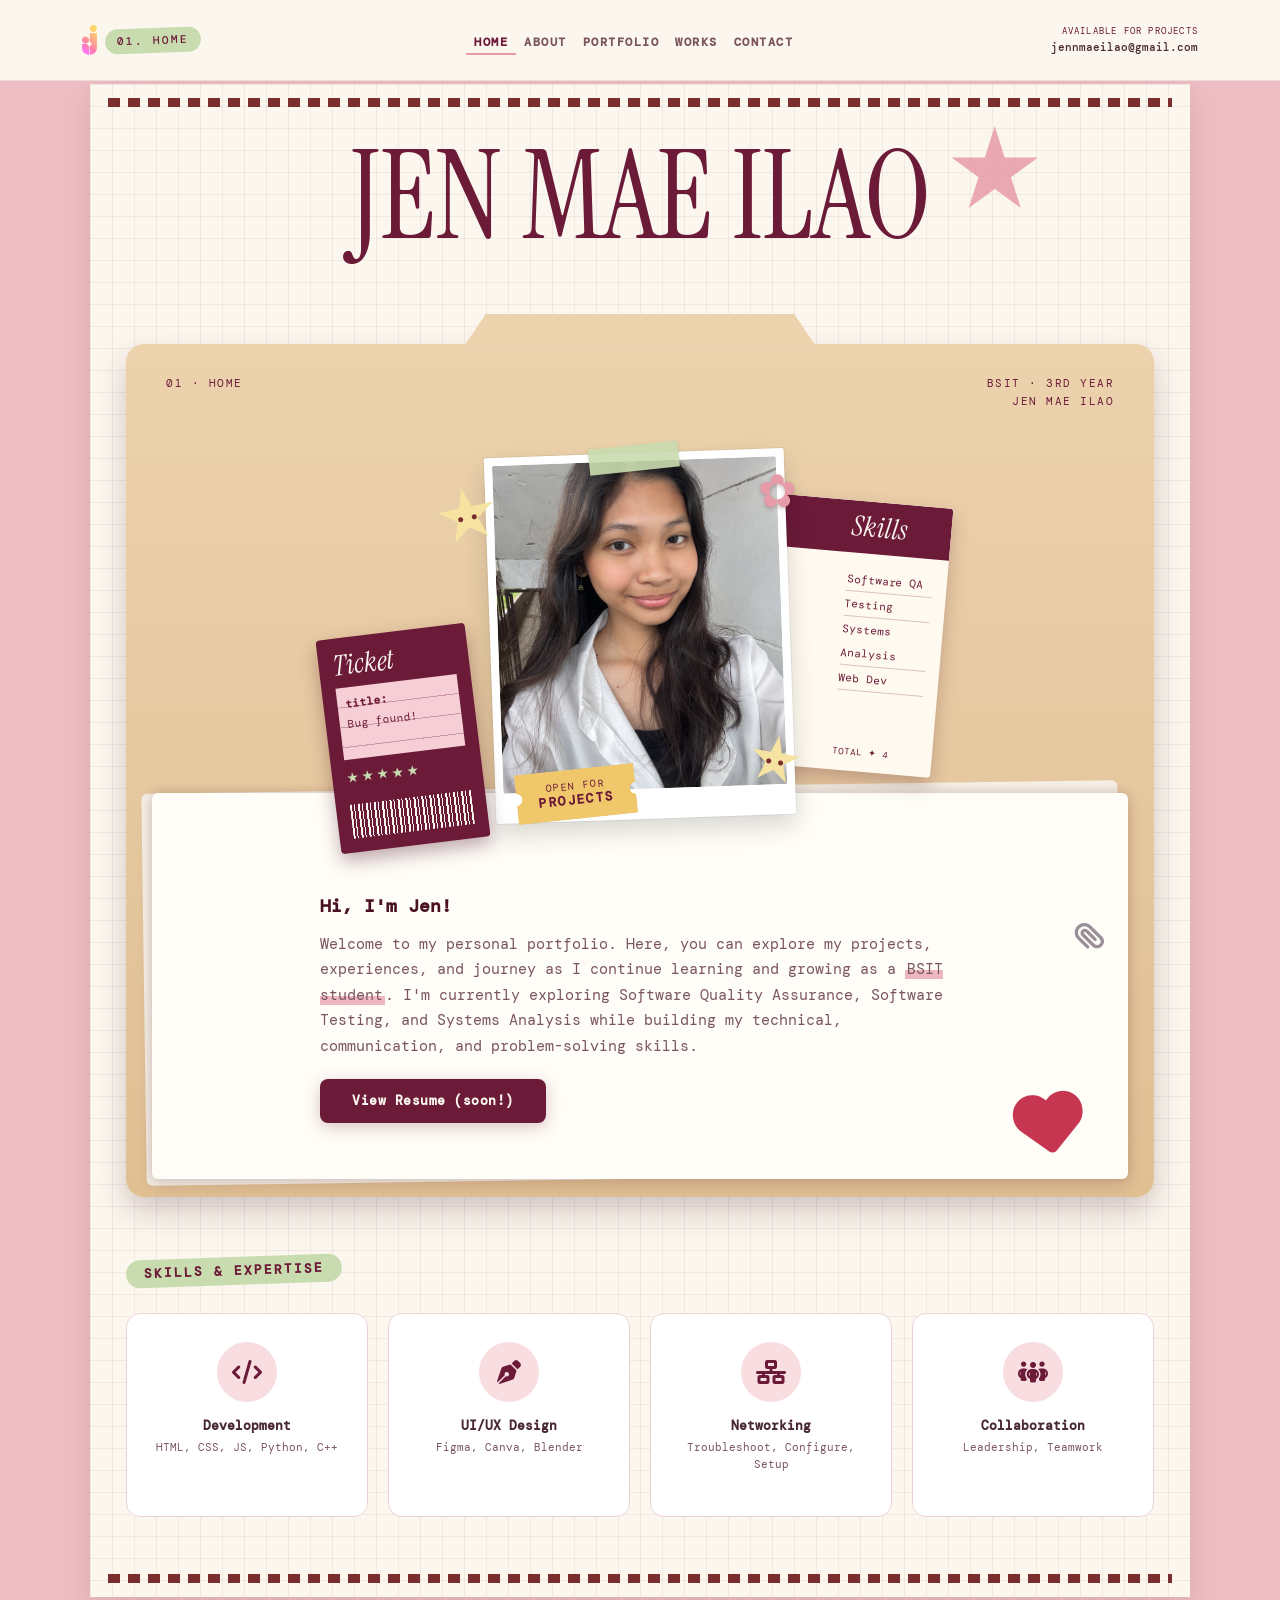
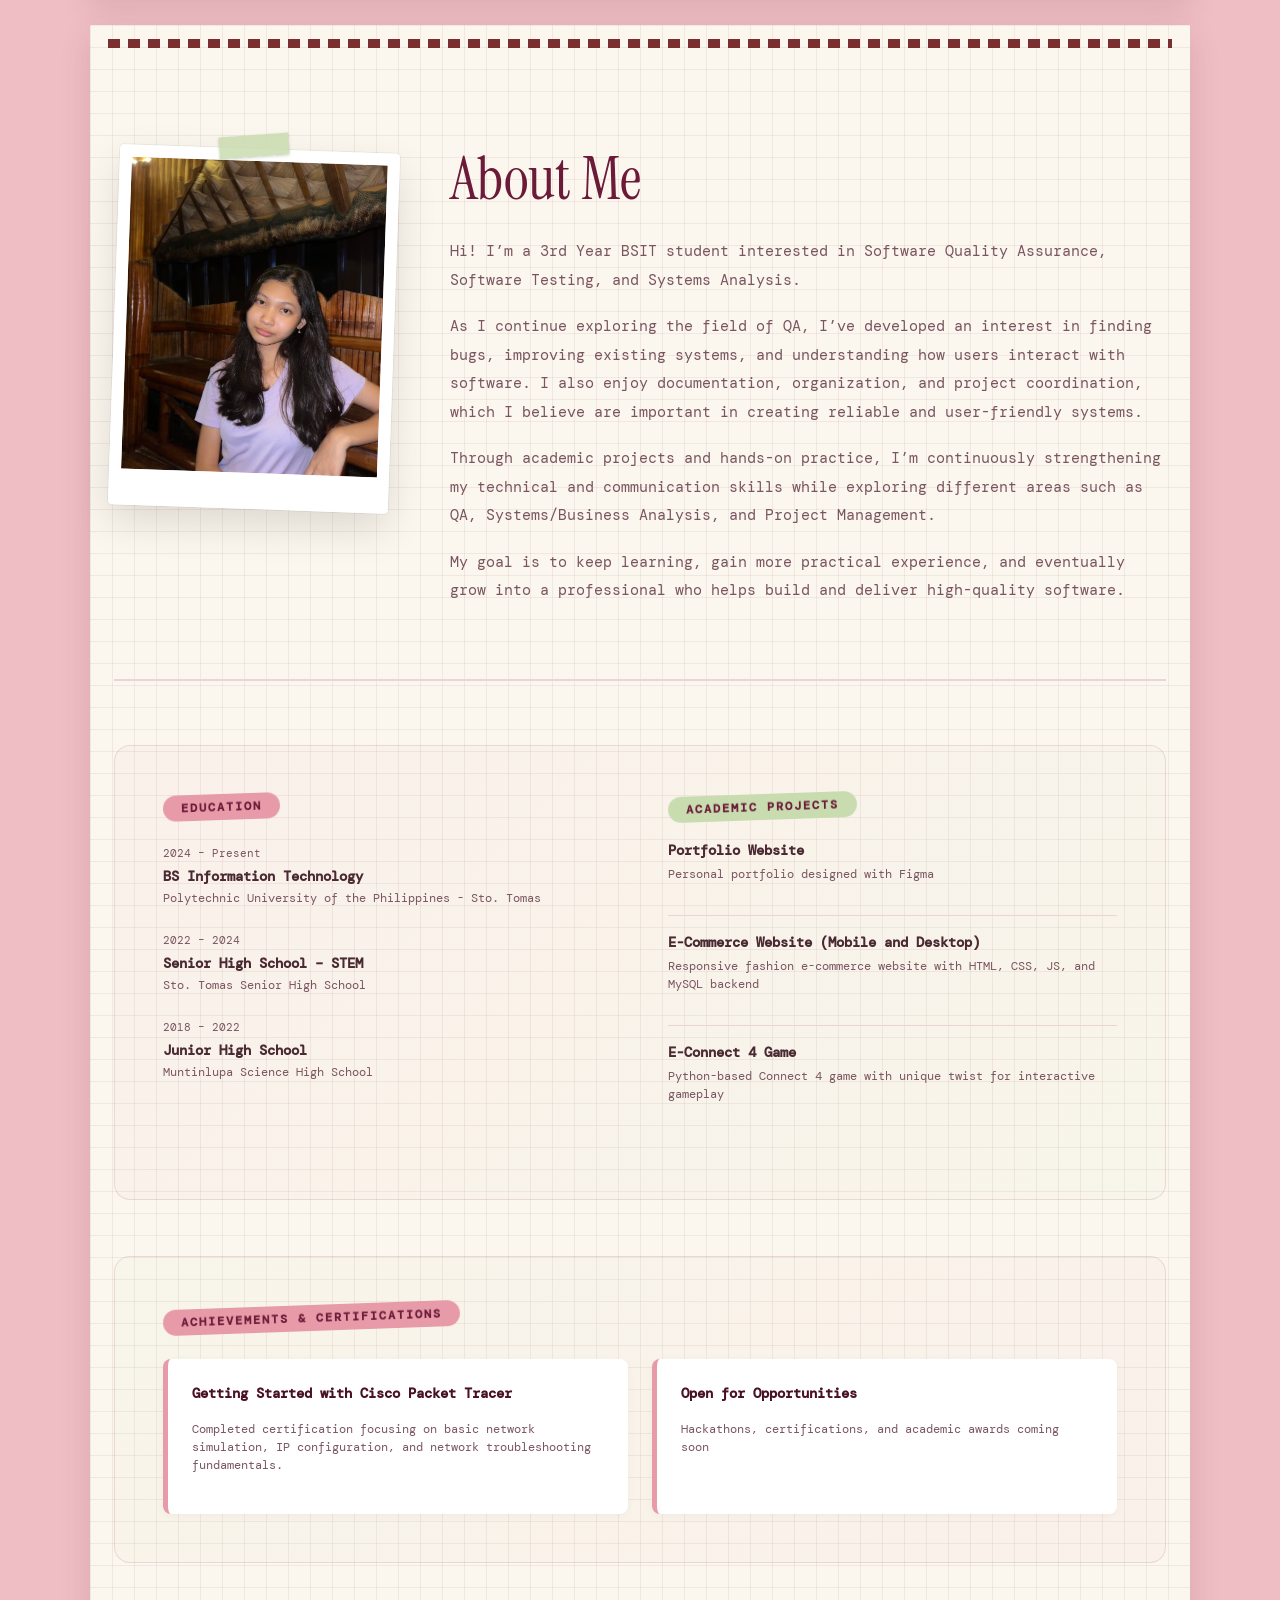
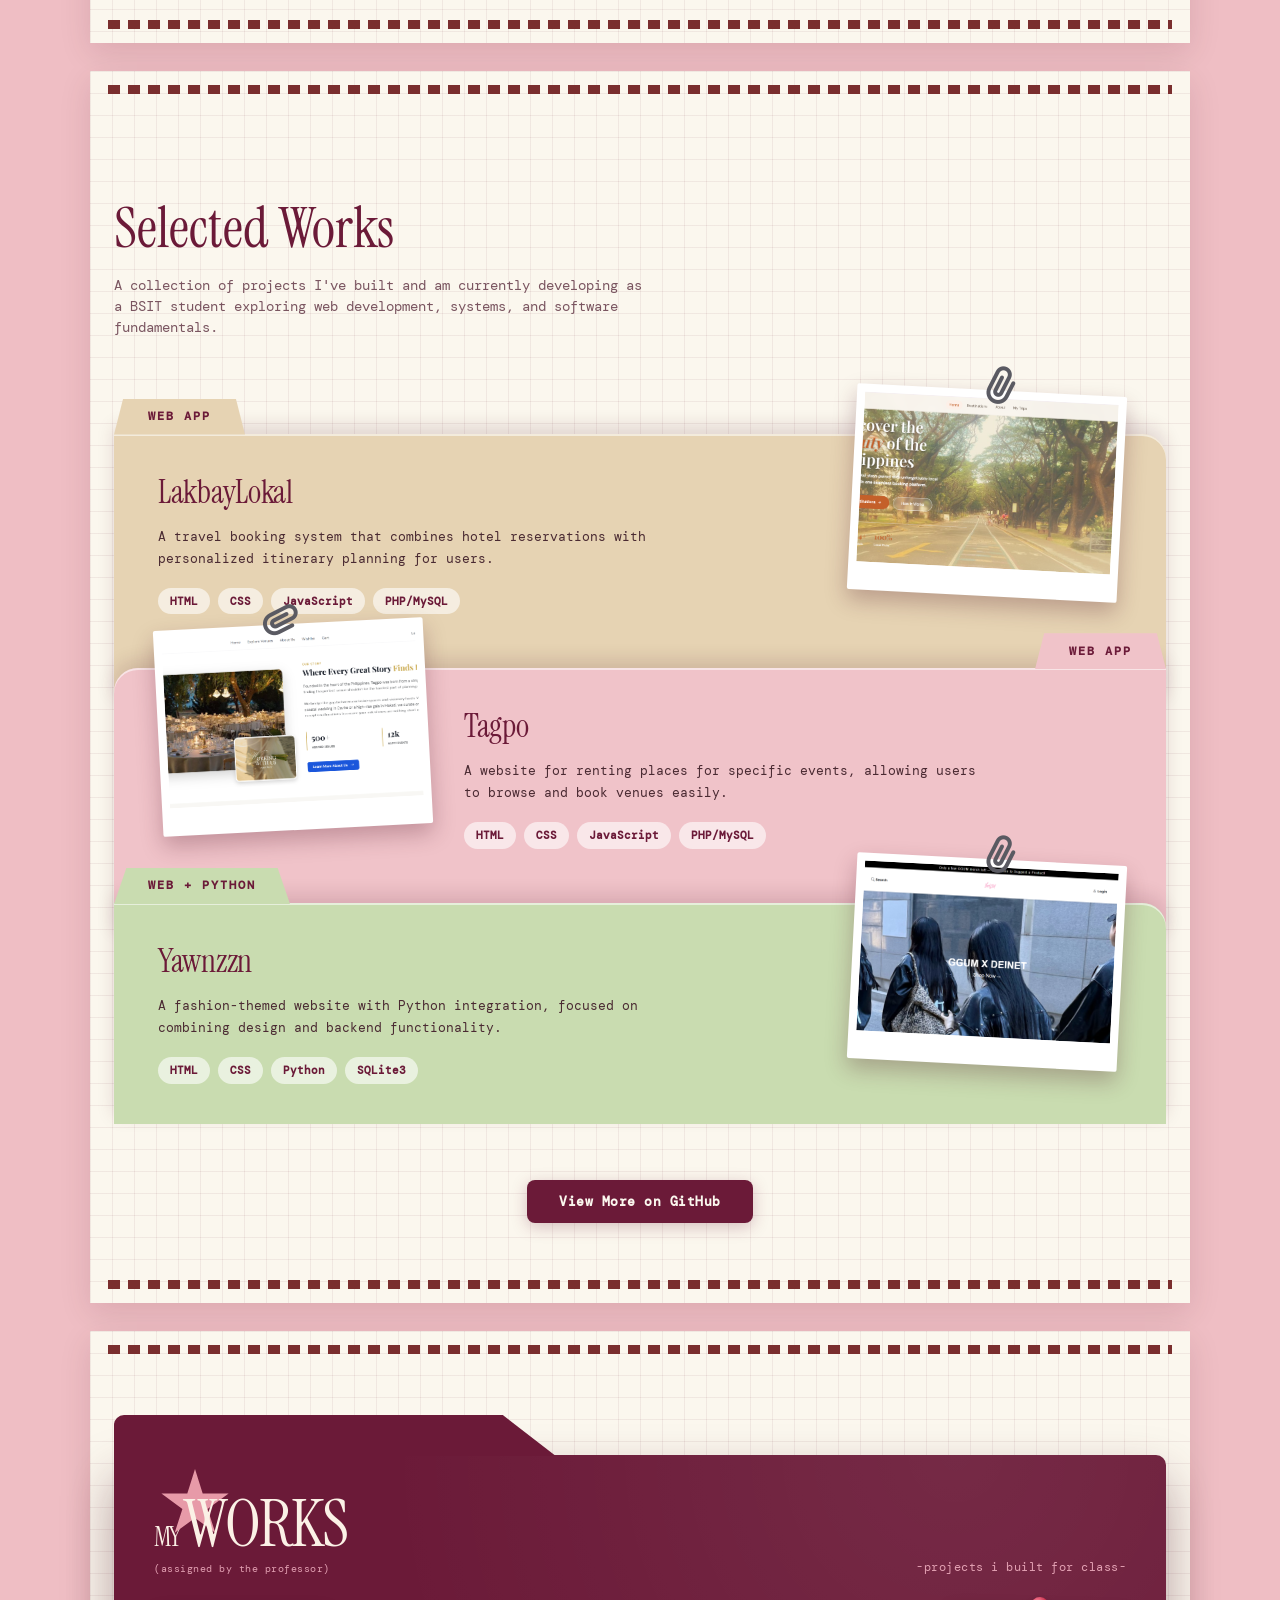
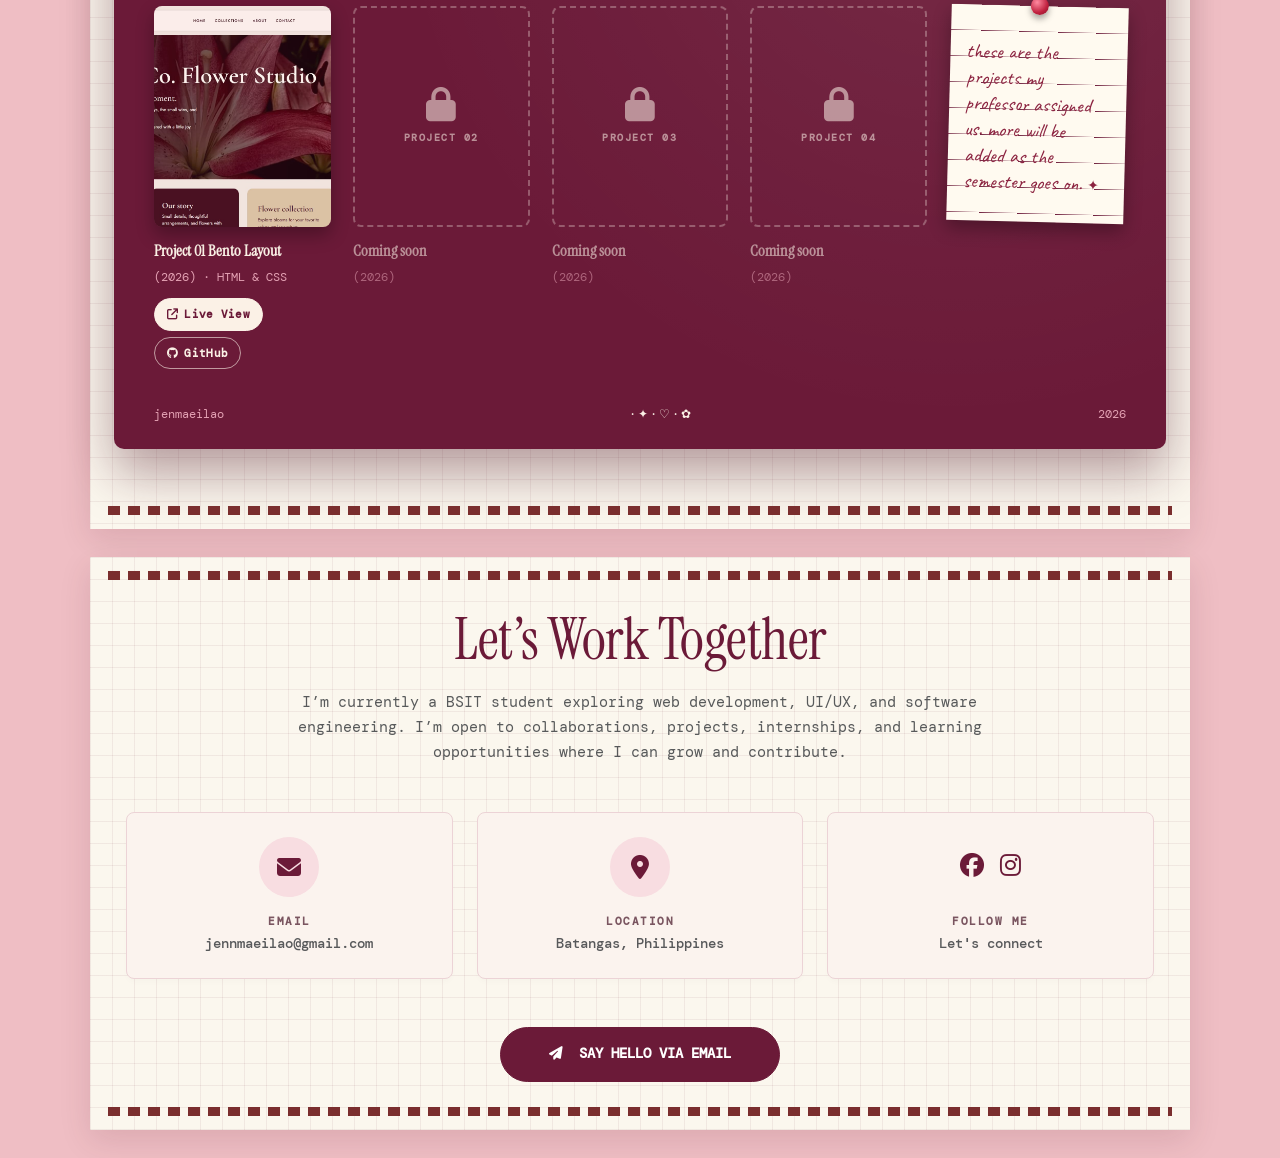
==== commit b7c2d604: "Change style of portfolio" ====
--- a/index.html
+++ b/index.html
@@ -12,7 +12,8 @@
   <link
     href="https://fonts.googleapis.com/css2?family=Playfair+Display:wght@700;900&family=DM+Sans:wght@300;400;500;600&display=swap"
     rel="stylesheet" />
-  <link href="https://fonts.googleapis.com/css2?family=Instrument+Serif&family=DM+Mono:wght@400;500&display=swap" rel="stylesheet" />
+  <link href="https://fonts.googleapis.com/css2?family=Instrument+Serif&family=DM+Mono:wght@400;500&display=swap"
+    rel="stylesheet" />
   <link rel="stylesheet" href="https://cdnjs.cloudflare.com/ajax/libs/font-awesome/6.5.0/css/all.min.css" />
   <link rel="icon" type="image/png" href="assets/img/logo.svg">
 </head>
@@ -37,7 +38,7 @@
           <li class="nav-item"><a href="#home" class="nav-link active" data-section="home">HOME</a></li>
           <li class="nav-item"><a href="#about" class="nav-link" data-section="about">ABOUT</a></li>
           <li class="nav-item"><a href="#portfolio" class="nav-link" data-section="portfolio">PORTFOLIO</a></li>
-          <li class="nav-item"><a href="https://github.com/jenmaeilao/web-development" class="nav-link">WORKS</a></li>
+          <li class="nav-item"><a href="#works" class="nav-link" data-section="works">WORKS</a></li>
           <li class="nav-item"><a href="#contact" class="nav-link" data-section="contact">CONTACT</a></li>
         </ul>
       </div>
@@ -54,53 +55,94 @@
     <div class="container-lg">
       <div class="row mb-8">
         <h1 class="hero-name">JEN MAE ILAO</h1>
-        <div class="home-intro">
-
-          <div class="intro-photo">
-            <img src="assets/img/jenmaeilao.jpg" alt="Jen Mae Ilao" class="img-fluid" />
-          </div>
-
-          <div class="intro-body">
-            <p class="greeting">Hi, I'm Jen!</p>
-            <p class="intro-desc">Welcome to my personal portfolio. Here, you can explore my projects, experiences, and
-              journey as I continue learning and growing as a BSIT student. I’m currently exploring Software Quality
-              Assurance, Software Testing, and Systems Analysis while building my technical, communication, and
-              problem-solving skills.</p>
-            <a href="#" class="btn-primary">View Resume (soon!)</a>
-          </div>
-        </div>
-      </div>
-
-      <div class="skills-section">
-        <h2 class="section-label">SKILLS &amp; EXPERTISE</h2>
-        <div class="skills-grid">
-          <div class="skill-card">
-            <div class="skill-icon" style="background:#fff3ee"><i class="fa-solid fa-code" style="color:#e8572a"></i>
-            </div>
-            <p class="skill-name">Development</p>
-            <p class="skill-tags">HTML, CSS, JS, Python, C++</p>
-          </div>
-          <div class="skill-card">
-            <div class="skill-icon" style="background:#eef6ff"><i class="fa-solid fa-pen-nib" style="color:#2a7ae8"></i>
-            </div>
-            <p class="skill-name">UI/UX Design</p>
-            <p class="skill-tags">Figma, Canva, Blender</p>
-          </div>
-          <div class="skill-card">
-            <div class="skill-icon" style="background:#f0fff4"><i class="fa-solid fa-network-wired"
-                style="color:#2e9e5b"></i></div>
-            <p class="skill-name">Networking</p>
-            <p class="skill-tags">Troubleshoot, Configure, Setup</p>
-          </div>
-          <div class="skill-card">
-            <div class="skill-icon" style="background:#fff8ee"><i class="fa-solid fa-people-group"
-                style="color:#e8a52a"></i></div>
-            <p class="skill-name">Collaboration</p>
-            <p class="skill-tags">Leadership, Teamwork</p>
-          </div>
-        </div>
-      </div>
-    </div>
+        <div class="home-folder">
+          <div class="hf-folder">
+
+            <div class="hf-meta">
+              <span>01 · Home</span>
+              <span>BSIT · 3rd Year<br>Jen Mae Ilao</span>
+            </div>
+
+            <!-- collage -->
+            <div class="hf-collage">
+              <div class="hf-check">
+                <span class="hf-script">Skills</span>
+                <ul>
+                  <li>Software QA</li>
+                  <li>Testing</li>
+                  <li>Systems Analysis</li>
+                  <li>Web Dev</li>
+                </ul>
+                <small>TOTAL ✦ 4</small>
+              </div>
+
+              <div class="intro-photo hf-photo">
+                <img src="assets/img/jenmaeilao.jpg" alt="Jen Mae Ilao" class="img-fluid" />
+              </div>
+
+              <div class="hf-ticket">
+                <span class="hf-script">Ticket</span>
+                <div class="hf-tk-box"><b>title:</b><br>Bug found!</div>
+                <div class="hf-rating">★★★★★</div>
+                <div class="hf-barcode"></div>
+              </div>
+
+              <div class="hf-tag">OPEN FOR<br><b>PROJECTS</b></div>
+              <span class="hf-star s1"></span>
+              <span class="hf-star s2"></span>
+              <span class="hf-flower">✿</span>
+            </div>
+
+            <!-- paper sheet -->
+            <div class="hf-paper">
+              <div class="intro-body hf-paper-inner">
+                <p class="greeting">Hi, I'm Jen!</p>
+                <p class="intro-desc">Welcome to my personal portfolio. Here, you can explore my projects, experiences,
+                  and
+                  journey as I continue learning and growing as a <mark class="hf-mark">BSIT student</mark>. I'm
+                  currently
+                  exploring Software Quality Assurance, Software Testing, and Systems Analysis while building my
+                  technical,
+                  communication, and problem-solving skills.</p>
+                <a href="#" class="btn-primary">View Resume (soon!)</a>
+              </div>
+              <i class="fa-solid fa-heart hf-heart"></i>
+            </div>
+
+          </div>
+        </div>
+
+        <div class="skills-section">
+          <h2 class="section-label">SKILLS &amp; EXPERTISE</h2>
+          <div class="skills-grid">
+            <div class="skill-card">
+              <div class="skill-icon" style="background:#fff3ee"><i class="fa-solid fa-code" style="color:#e8572a"></i>
+              </div>
+              <p class="skill-name">Development</p>
+              <p class="skill-tags">HTML, CSS, JS, Python, C++</p>
+            </div>
+            <div class="skill-card">
+              <div class="skill-icon" style="background:#eef6ff"><i class="fa-solid fa-pen-nib"
+                  style="color:#2a7ae8"></i>
+              </div>
+              <p class="skill-name">UI/UX Design</p>
+              <p class="skill-tags">Figma, Canva, Blender</p>
+            </div>
+            <div class="skill-card">
+              <div class="skill-icon" style="background:#f0fff4"><i class="fa-solid fa-network-wired"
+                  style="color:#2e9e5b"></i></div>
+              <p class="skill-name">Networking</p>
+              <p class="skill-tags">Troubleshoot, Configure, Setup</p>
+            </div>
+            <div class="skill-card">
+              <div class="skill-icon" style="background:#fff8ee"><i class="fa-solid fa-people-group"
+                  style="color:#e8a52a"></i></div>
+              <p class="skill-name">Collaboration</p>
+              <p class="skill-tags">Leadership, Teamwork</p>
+            </div>
+          </div>
+        </div>
+      </div>
   </section>
 
   <!-- ========== ABOUT ========== -->
@@ -277,13 +319,14 @@
 
   <!-- ========== WORKS ========== -->
   <link href="https://fonts.googleapis.com/css2?family=Caveat:wght@500&display=swap" rel="stylesheet" />
-  <section id="works" class="section-works">
+  <section id="works" class="section section-works">
     <div class="works-backdrop">
       <div class="works-folder">
 
         <header class="works-head">
           <div>
-            <h2 class="works-title"><span class="wt-small">My</span> <span class="wt-big"><span class="wt-cap">W</span>orks</span></h2>
+            <h2 class="works-title"><span class="wt-small">My</span> <span class="wt-big"><span
+                  class="wt-cap">W</span>orks</span></h2>
             <p class="works-sub">(assigned by the professor)</p>
           </div>
           <p class="works-tagline">-projects i built for class-</p>
@@ -296,36 +339,46 @@
             <div class="wk-cover">
               <img src="assets/img/project-01.jpg" alt="Project 01 preview"
                 onerror="this.style.display='none'; this.nextElementSibling.style.display='flex';">
-              <div class="wk-ph" style="display:none;"><i class="fa-solid fa-laptop-code"></i><span>PROJECT 01</span></div>
+              <div class="wk-ph" style="display:none;"><i class="fa-solid fa-laptop-code"></i><span>PROJECT 01</span>
+              </div>
             </div>
             <h3 class="wk-title">Project 01 Bento Layout</h3>
             <p class="wk-meta">(2026) &middot; HTML & CSS</p>
             <div class="wk-actions">
-              <a class="wk-btn wk-demo" href="https://jenmaeilao.github.io/web-development/activity-01-bento" target="_blank" rel="noopener"><i class="fa-solid fa-arrow-up-right-from-square"></i> Live View</a>
-              <a class="wk-btn wk-git" href="https://github.com/jenmaeilao/web-development" target="_blank" rel="noopener"><i class="fa-brands fa-github"></i> GitHub</a>
+              <a class="wk-btn wk-demo" href="https://jenmaeilao.github.io/web-development/activity-01-bento"
+                target="_blank" rel="noopener"><i class="fa-solid fa-arrow-up-right-from-square"></i> Live View</a>
+              <a class="wk-btn wk-git" href="https://github.com/jenmaeilao/web-development" target="_blank"
+                rel="noopener"><i class="fa-brands fa-github"></i> GitHub</a>
             </div>
           </article>
 
           <!-- Placeholders: copy the card above over one of these when the next project is assigned -->
           <article class="wk-card is-empty">
-            <div class="wk-cover"><div class="wk-ph"><i class="fa-solid fa-lock"></i><span>PROJECT 02</span></div></div>
+            <div class="wk-cover">
+              <div class="wk-ph"><i class="fa-solid fa-lock"></i><span>PROJECT 02</span></div>
+            </div>
             <h3 class="wk-title">Coming soon</h3>
             <p class="wk-meta">(2026)</p>
           </article>
           <article class="wk-card is-empty">
-            <div class="wk-cover"><div class="wk-ph"><i class="fa-solid fa-lock"></i><span>PROJECT 03</span></div></div>
+            <div class="wk-cover">
+              <div class="wk-ph"><i class="fa-solid fa-lock"></i><span>PROJECT 03</span></div>
+            </div>
             <h3 class="wk-title">Coming soon</h3>
             <p class="wk-meta">(2026)</p>
           </article>
           <article class="wk-card is-empty">
-            <div class="wk-cover"><div class="wk-ph"><i class="fa-solid fa-lock"></i><span>PROJECT 04</span></div></div>
+            <div class="wk-cover">
+              <div class="wk-ph"><i class="fa-solid fa-lock"></i><span>PROJECT 04</span></div>
+            </div>
             <h3 class="wk-title">Coming soon</h3>
             <p class="wk-meta">(2026)</p>
           </article>
 
           <aside class="wk-note">
             <span class="wk-pin"></span>
-            <p>these are the projects my professor assigned us. more will be added as the semester goes on. <span class="wk-spark">&#10022;</span></p>
+            <p>these are the projects my professor assigned us. more will be added as the semester goes on. <span
+                class="wk-spark">&#10022;</span></p>
           </aside>
         </div>
 
--- a/assets/style.css
+++ b/assets/style.css
@@ -701,4 +701,204 @@
   .about-heading { font-size: 46px; }
   .section-contact .contact-title { font-size: 2.6rem; }
   .works-backdrop { padding: 80px 14px 24px; }
+}
+
+/* =========== Works = same panel as other sections =========== */
+.section.section-works {
+  max-width: 1100px;
+  width: calc(100% - 32px);
+  margin: 28px auto;
+  padding: calc(var(--nav-h) + 60px) 24px 80px;
+}
+/* the section itself is now the panel, so the inner backdrop becomes a plain wrapper */
+.section-works .works-backdrop {
+  width: 100%; max-width: 100%; margin: 0; padding: 0;
+  background: none; box-shadow: none; border-radius: 0;
+}
+.section-works .works-backdrop::before,
+.section-works .works-backdrop::after { display: none; }
+
+
+/* =========== HOME: folder collage (ref. 1) =========== */
+.home-folder { margin-top: 44px; animation: fadeUp .9s .1s ease both; }
+.hf-folder {
+  position: relative; isolation: isolate;
+  padding: 30px 40px 18px; border-radius: 18px;
+  background: linear-gradient(180deg, #ecd2ad 0%, #e0bf93 100%);
+  box-shadow: 0 14px 30px rgba(74,17,36,.22);
+}
+.hf-folder::before {                     /* folder tab */
+  content: ''; position: absolute; top: -30px; left: 50%; width: 34%; height: 31px;
+  transform: translateX(-50%); background: #ecd2ad;
+  clip-path: polygon(0 100%, 6% 0, 94% 0, 100% 100%);
+}
+.hf-meta {
+  display: flex; justify-content: space-between;
+  font-size: 11px; letter-spacing: 1.5px; text-transform: uppercase;
+  line-height: 1.7; color: var(--wine);
+}
+.hf-meta span:last-child { text-align: right; }
+
+.hf-collage { position: relative; z-index: 3; width: 640px; height: 450px; margin: 6px auto 0; }
+
+/* polaroid (reuses .intro-photo) */
+.home-folder .hf-photo,
+.home-folder .hf-photo:hover { transform: rotate(-2deg); }
+.home-folder .hf-photo {
+  position: absolute; left: 170px; top: 36px; width: 300px; height: 366px; z-index: 2;
+  transition: translate .3s ease;
+}
+.home-folder .hf-photo:hover { translate: 0 -4px; }
+
+/* shared script font for card headings */
+.hf-script { font-family: var(--font-head); font-style: italic; font-size: 28px; line-height: 1; }
+
+/* ticket */
+.hf-ticket {
+  position: absolute; z-index: 4; left: 8px; top: 214px; width: 150px; height: 215px;
+  padding: 14px; transform: rotate(-7deg); border-radius: 4px;
+  background: var(--wine); color: var(--cream); box-shadow: 0 8px 18px rgba(74,17,36,.35);
+  display: flex; flex-direction: column; gap: 8px;
+}
+.hf-tk-box {
+  background: #f6cfd6; color: var(--wine); font-size: 11px; line-height: 20px; padding: 6px 8px; height: 72px;
+  background-image: repeating-linear-gradient(to bottom, transparent 0 19px, rgba(107,26,56,.3) 19px 20px);
+}
+.hf-rating { font-size: 14px; letter-spacing: 2px; color: var(--sage); }
+.hf-barcode {
+  margin-top: auto; height: 34px;
+  background: repeating-linear-gradient(90deg, var(--cream) 0 2px, transparent 2px 4px, var(--cream) 4px 5px, transparent 5px 8px);
+}
+
+/* "check" slip behind the photo */
+.hf-check {
+  position: absolute; z-index: 1; left: 452px; top: 84px; width: 170px; height: 270px;
+  transform: rotate(5deg); background: #fffaf0; border-radius: 4px; overflow: hidden;
+  box-shadow: 0 8px 18px rgba(74,17,36,.25); color: var(--wine);
+}
+.hf-check .hf-script { display: block; background: var(--wine); color: var(--cream); padding: 12px 14px 12px 70px; }
+.hf-check ul { list-style: none; margin: 14px 14px 0 70px; padding: 0; font-size: 11px; line-height: 24px; }
+.hf-check li { border-bottom: 1px solid rgba(107,26,56,.25); }
+.hf-check small { position: absolute; bottom: 12px; left: 70px; font-size: 9px; letter-spacing: 1px; }
+
+/* price-tag style label */
+.hf-tag {
+  position: absolute; z-index: 5; left: 196px; top: 352px; padding: 10px 22px;
+  background: #f1c76b; color: var(--wine); font-size: 10px; letter-spacing: 1.5px; line-height: 1.3; text-align: center;
+  transform: rotate(-6deg); box-shadow: 0 4px 10px rgba(0,0,0,.25);
+  -webkit-mask: radial-gradient(circle 6px at 0 50%, transparent 98%, #000) left / 51% 100% no-repeat,
+                radial-gradient(circle 6px at 100% 50%, transparent 98%, #000) right / 51% 100% no-repeat;
+          mask: radial-gradient(circle 6px at 0 50%, transparent 98%, #000) left / 51% 100% no-repeat,
+                radial-gradient(circle 6px at 100% 50%, transparent 98%, #000) right / 51% 100% no-repeat;
+}
+.hf-tag b { font-size: 13px; }
+
+/* stickers */
+.hf-star {
+  position: absolute; z-index: 5; width: 58px; height: 58px; background-color: #f6e3a1;
+  background-image: radial-gradient(circle at 38% 54%, var(--brown) 2px, transparent 3px),
+                    radial-gradient(circle at 62% 54%, var(--brown) 2px, transparent 3px);
+  clip-path: polygon(50% 0, 61% 35%, 98% 35%, 68% 57%, 79% 91%, 50% 70%, 21% 91%, 32% 57%, 2% 35%, 39% 35%);
+}
+.hf-star.s1 { left: 118px; top: 70px; transform: rotate(-12deg); }
+.hf-star.s2 { left: 430px; top: 318px; width: 50px; height: 50px; transform: rotate(10deg); }
+.hf-flower { position: absolute; z-index: 5; left: 438px; top: 40px; font-size: 46px; color: var(--lime); text-shadow: 0 2px 4px rgba(74,17,36,.25); }
+
+/* white paper sticking out of the folder */
+.hf-paper {
+  position: relative; margin: -74px -14px 0; padding: 100px 56px 56px;
+  background: #fffdf8; border-radius: 6px;
+  box-shadow: 0 -2px 10px rgba(74,17,36,.12), 0 6px 16px rgba(74,17,36,.15);
+}
+.hf-paper::before {                       /* second sheet behind */
+  content: ''; position: absolute; inset: -6px 8px 0 -8px; z-index: -1;
+  background: #f4eee4; border-radius: 6px; transform: rotate(-.8deg);
+}
+.hf-paper::after {                        /* paper clip */
+  content: "\f0c6"; font-family: "Font Awesome 6 Free"; font-weight: 900;
+  position: absolute; right: 26px; top: 120px; font-size: 30px; color: #9a8f98; transform: rotate(90deg);
+}
+.hf-paper-inner { max-width: 640px; margin: 0 auto; padding-top: 0 !important; }
+.hf-paper .intro-desc { max-width: none; }
+.hf-mark { background: linear-gradient(transparent 55%, rgba(231,154,168,.7) 55%); color: inherit; padding: 0 2px; }
+.hf-heart { position: absolute; right: 44px; bottom: 22px; font-size: 70px; color: #c0213f; opacity: .9; transform: rotate(-8deg); }
+
+.home-folder .hf-photo::before {
+  top: -16px; width: 90px; height: 26px; margin-left: -45px;
+  background: rgba(201,220,176,.9);
+}
+
+@media (max-width: 700px) {
+  .hf-folder { padding: 24px 14px 14px; }
+  .hf-collage { position: relative; left: 50%; margin: 0 0 -176px -320px; transform: scale(.6); transform-origin: top center; }
+  .hf-paper { margin: -30px -6px 0; padding: 64px 22px 70px; }
+  .hf-paper::after { display: none; }
+  .hf-heart { font-size: 42px; right: 18px; bottom: 16px; }
+}
+@media (max-width: 420px) {
+  .hf-collage { transform: scale(.5); margin-bottom: -225px; }
+}
+
+/* =========== PORTFOLIO: stacked folders (ref. 2) =========== */
+.works-grid { display: flex; flex-direction: column; gap: 0; padding-top: 56px; margin-bottom: 56px; }
+
+.works-grid .work-card {
+  --folder: #e6d3b3;
+  display: grid; grid-template-columns: 1fr 270px; column-gap: 36px; align-items: center;
+  margin-top: -36px; padding: 34px 44px 90px;
+  background: var(--folder); border-radius: 0 24px 0 0; overflow: visible; transform: none;
+  box-shadow: inset 0 2px 0 rgba(255,255,255,.55), 0 -8px 18px rgba(74,17,36,.14);
+  transition: transform .3s ease, box-shadow .3s ease;
+}
+.works-grid .work-card:first-child { margin-top: 0; }
+.works-grid .work-card:last-child  { padding-bottom: 40px; }
+.works-grid .work-card:nth-child(1) { --folder: #e6d3b3; }
+.works-grid .work-card:nth-child(2) { --folder: #f0c3c9; }
+.works-grid .work-card:nth-child(3) { --folder: #c9dcb0; }
+.works-grid .work-card:nth-child(even) { grid-template-columns: 270px 1fr; border-radius: 24px 0 0 0; }
+.works-grid .work-card:hover { transform: translateY(-6px); box-shadow: inset 0 2px 0 rgba(255,255,255,.55), 0 -8px 22px rgba(74,17,36,.22); }
+.works-grid .work-card::before { display: none; }
+
+/* category badge becomes the folder tab */
+.works-grid .work-card .work-badge {
+  top: -35px; left: 0; right: auto; height: 36px; padding: 0 34px;
+  display: flex; align-items: center;
+  font-size: 11.5px; font-weight: 600; letter-spacing: 2px; text-transform: uppercase;
+  color: var(--wine); background: var(--folder); border: none; border-radius: 0;
+  backdrop-filter: none; clip-path: polygon(0 100%, 7% 0, 93% 0, 100% 100%);
+}
+.works-grid .work-card:nth-child(even) .work-badge { left: auto; right: 0; }
+
+/* thumbnail = polaroid peeking out of the folder */
+.works-grid .work-thumb {
+  height: 206px; margin-top: -78px; align-self: start; background: #fff;
+  border: 8px solid #fff; border-bottom-width: 28px; border-radius: 2px;
+  box-shadow: 0 10px 22px rgba(74,17,36,.28); transform: rotate(3deg);
+}
+.works-grid .work-card:nth-child(odd) .work-thumb { order: 2; }
+.works-grid .work-card:nth-child(even) .work-thumb { transform: rotate(-3deg); }
+
+/* paper clip on the polaroid */
+.works-grid .work-card::after {
+  content: "\f0c6"; font-family: "Font Awesome 6 Free"; font-weight: 900;
+  inset: auto; top: -66px; right: 150px; left: auto; width: auto; height: auto;
+  background: none; box-shadow: none; border-radius: 0; z-index: 6;
+  font-size: 36px; line-height: 1; color: #5a5a62;
+}
+.works-grid .work-card:nth-child(n)::after { transform: rotate(-18deg); }
+.works-grid .work-card:nth-child(even)::after { right: auto; left: 150px; transform: rotate(18deg); }
+
+/* folder face text */
+.works-grid .work-info { padding: 0; }
+.works-grid .work-title { font-size: 32px; margin-bottom: 10px; }
+.works-grid .work-desc { color: var(--text); max-width: 520px; }
+.works-grid .work-card .tag { background: rgba(255,255,255,.6); }
+.works-grid .work-card:hover .tag { background: var(--wine); color: var(--cream); }
+
+@media (max-width: 760px) {
+  .works-grid .work-card,
+  .works-grid .work-card:nth-child(even) { grid-template-columns: 1fr; row-gap: 18px; padding: 30px 24px 80px; }
+  .works-grid .work-card:last-child { padding-bottom: 32px; }
+  .works-grid .work-card:nth-child(n) .work-thumb { order: 0; width: 100%; max-width: 300px; justify-self: center; margin-top: -74px; }
+  .works-grid .work-card:nth-child(n)::after { left: calc(50% - 18px); right: auto; }
 }
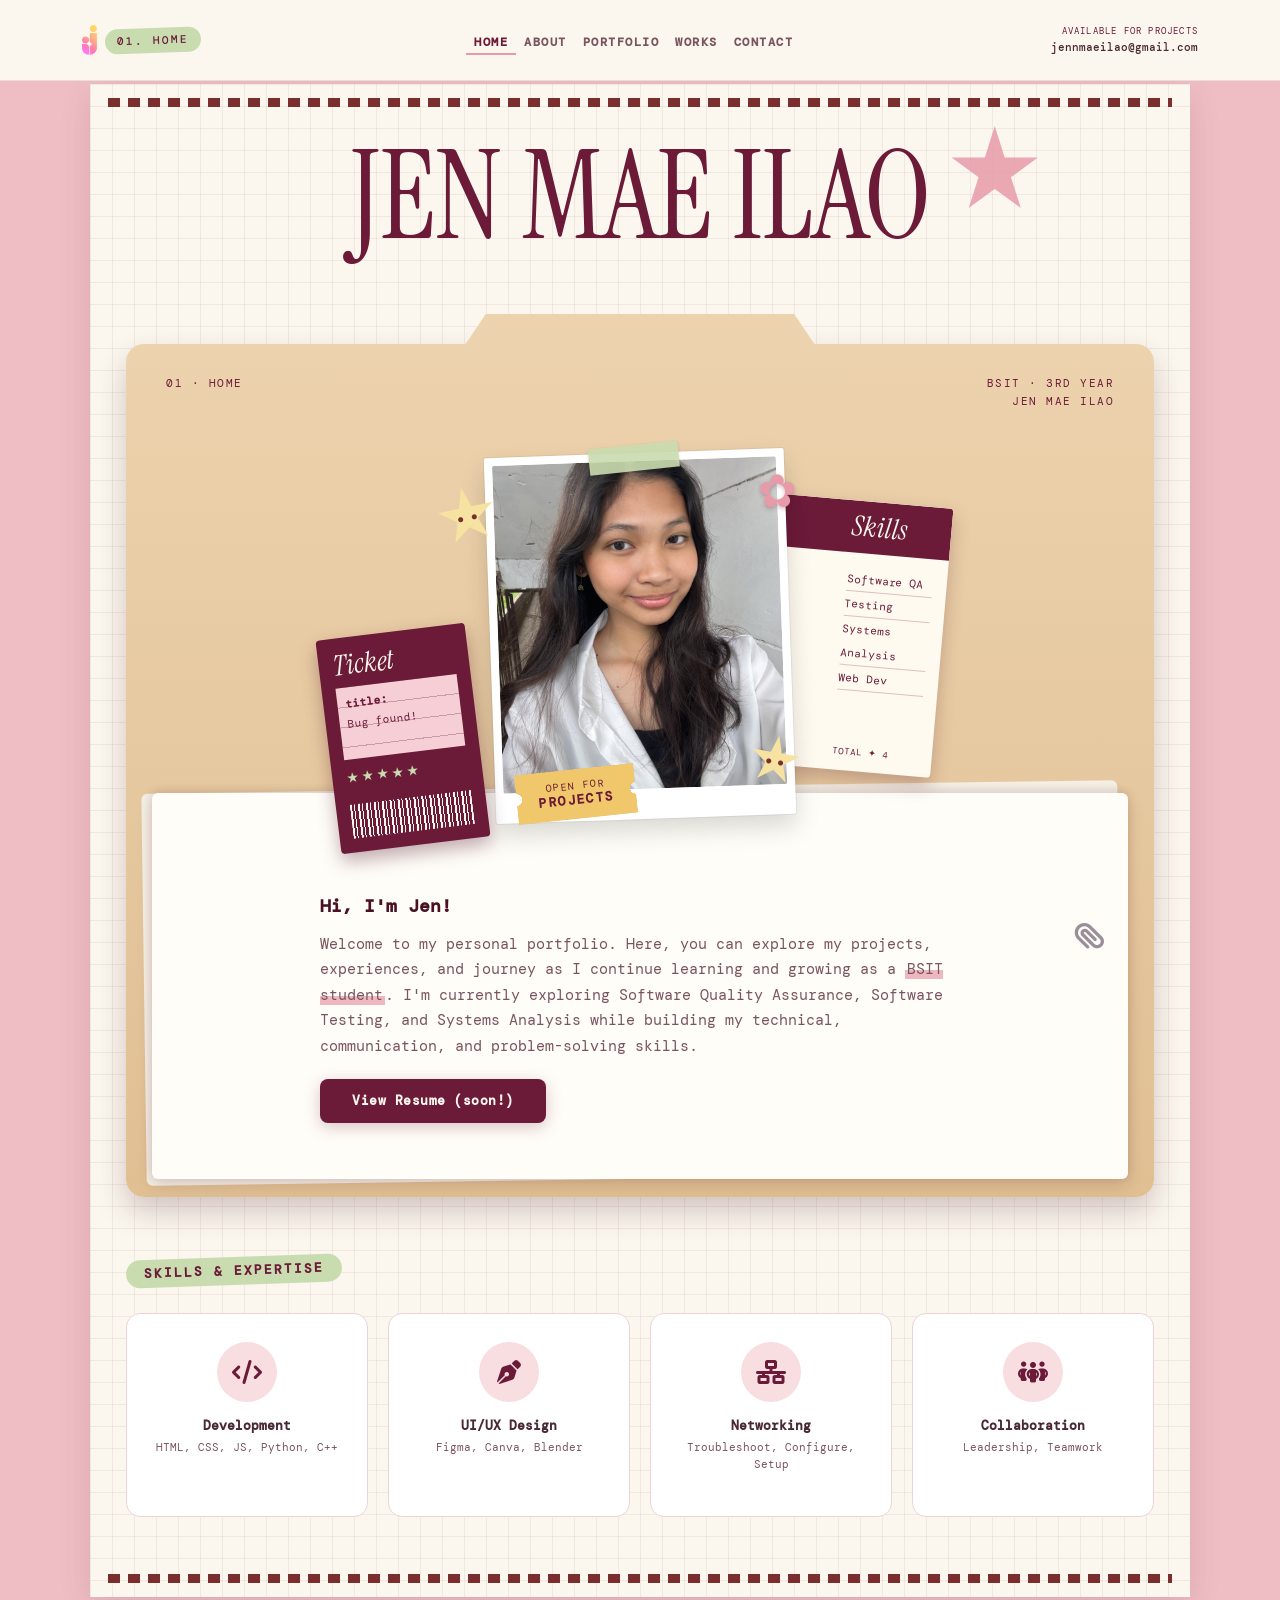
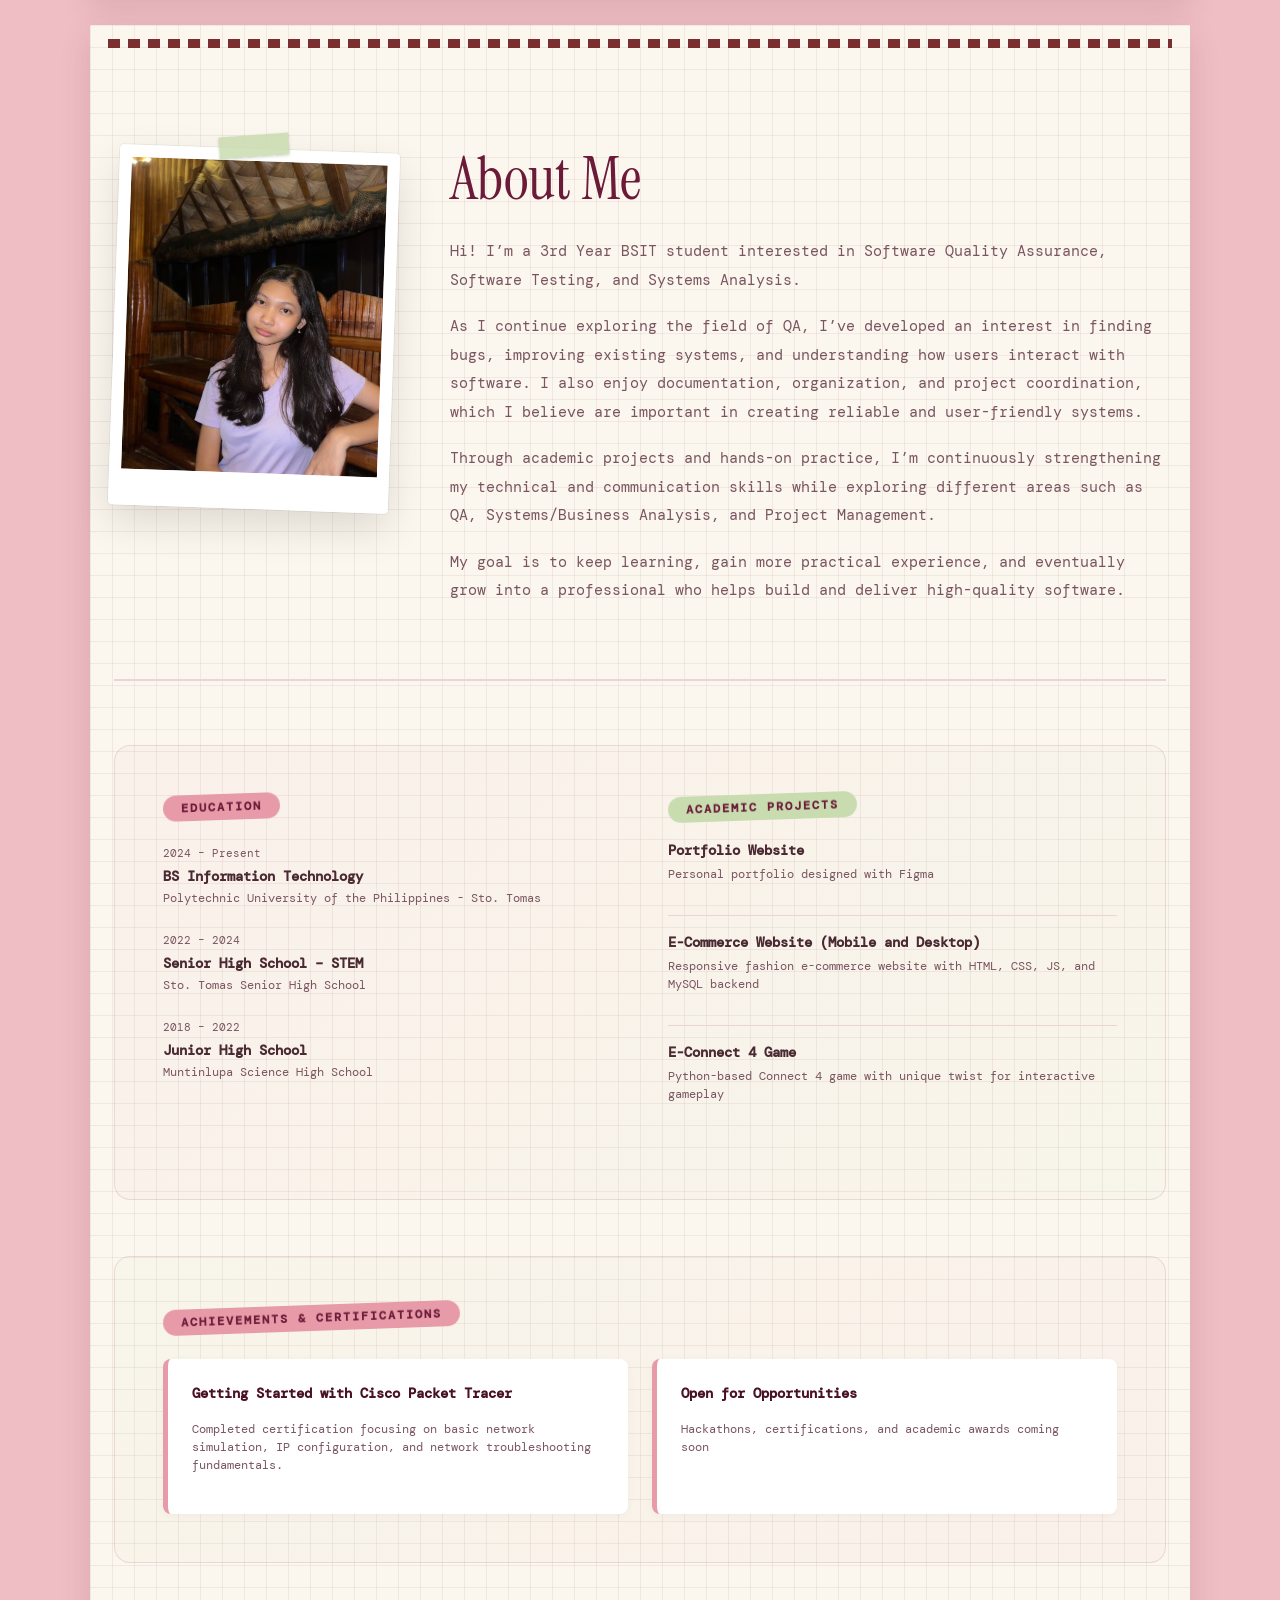
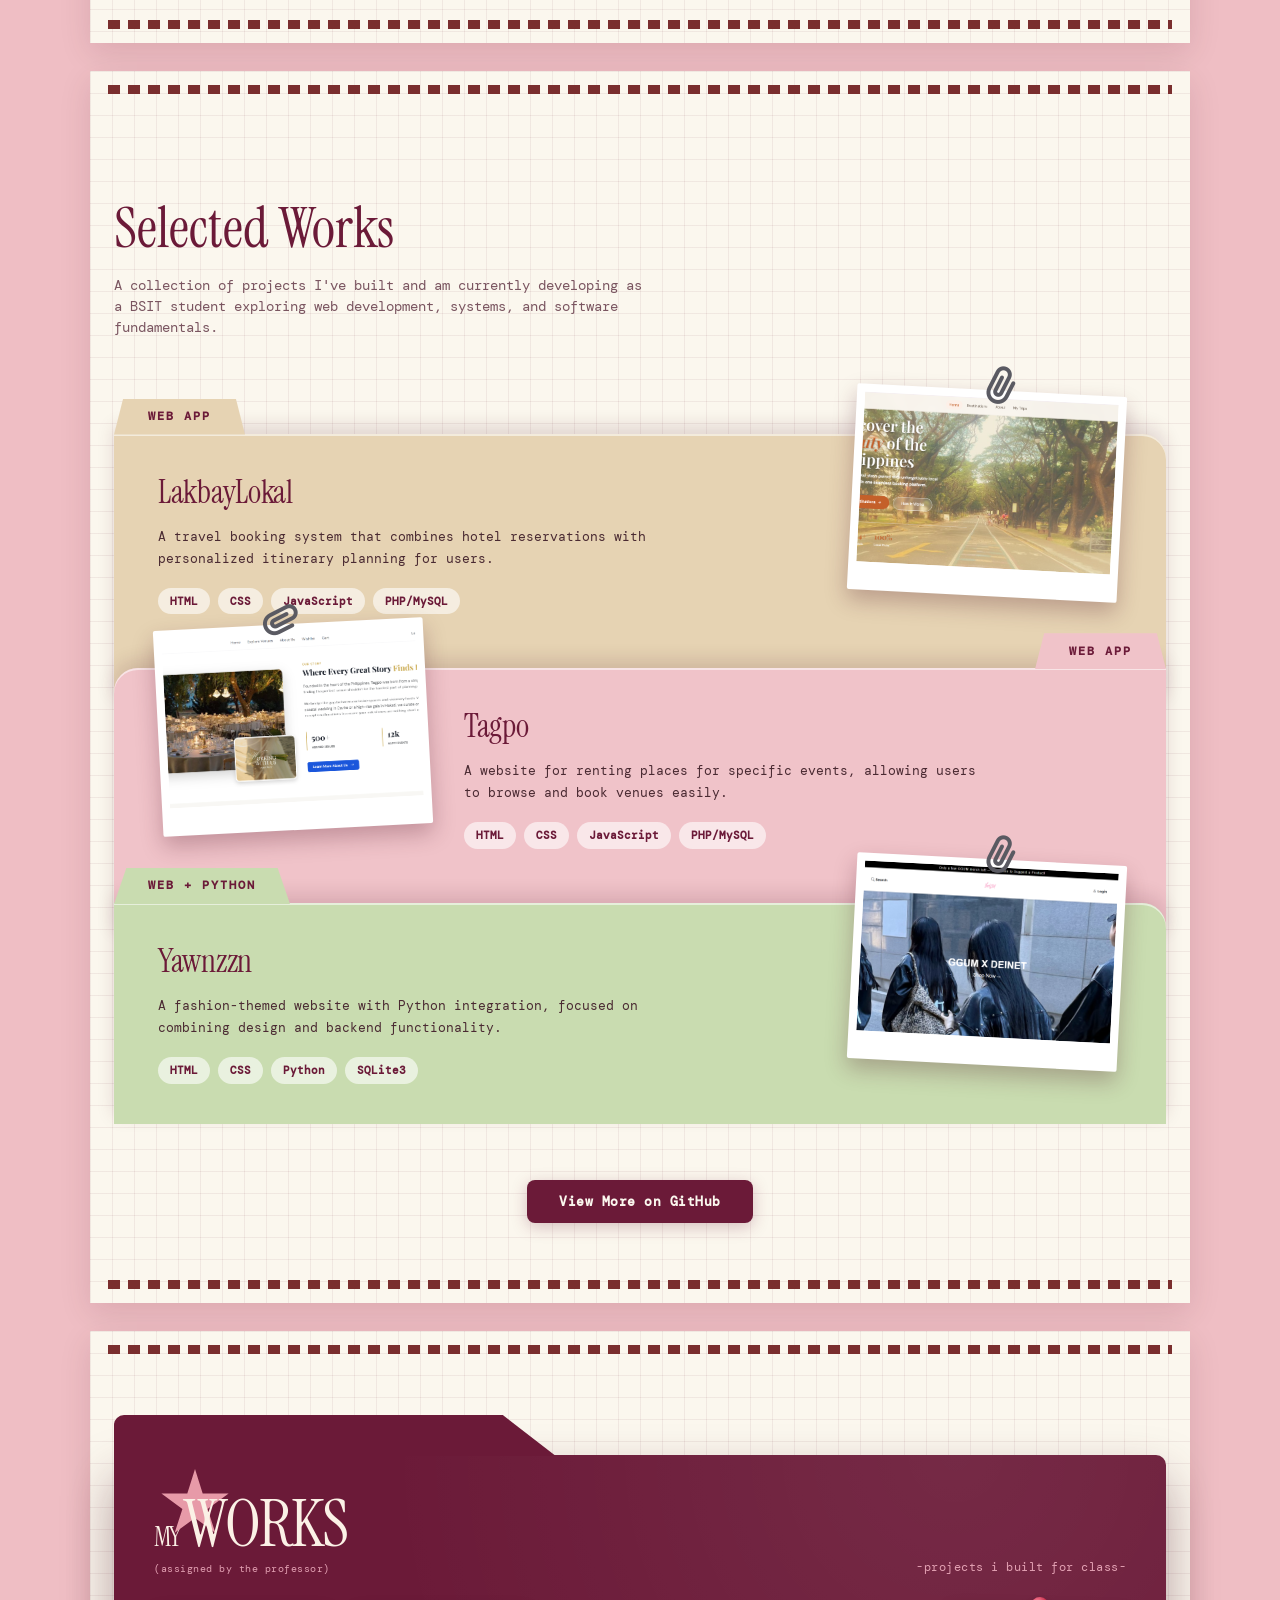
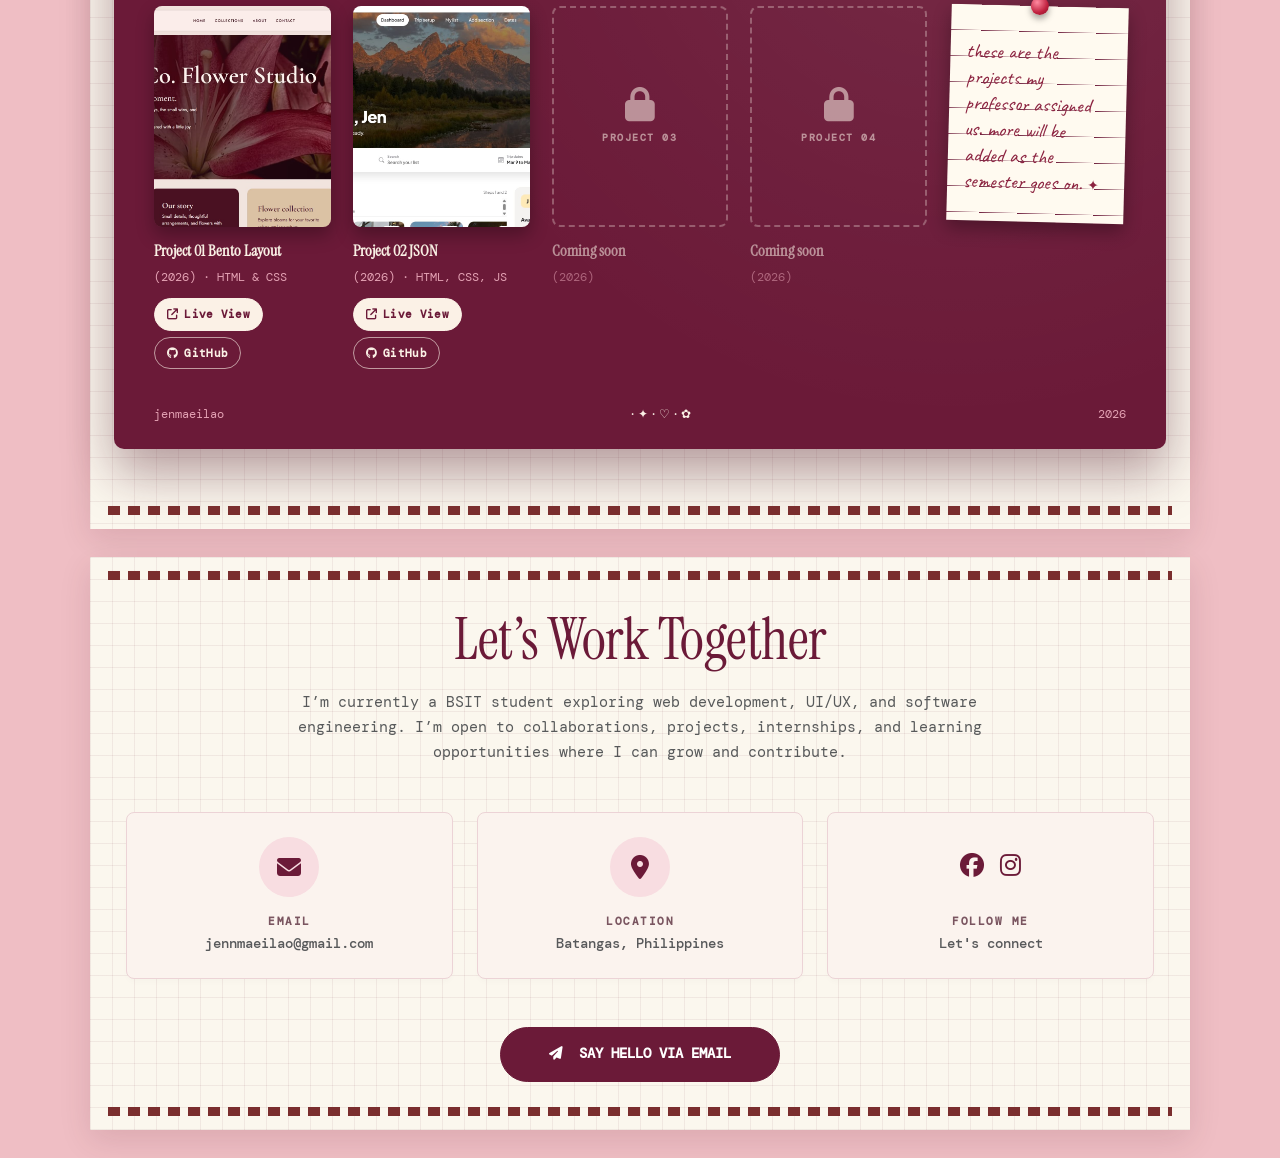
==== commit d2834bcb: "Added new activity and fixed responsiveness" ====
--- a/index.html
+++ b/index.html
@@ -106,7 +106,6 @@
                   communication, and problem-solving skills.</p>
                 <a href="#" class="btn-primary">View Resume (soon!)</a>
               </div>
-              <i class="fa-solid fa-heart hf-heart"></i>
             </div>
 
           </div>
@@ -352,14 +351,24 @@
             </div>
           </article>
 
+          <article class="wk-card">
+            <div class="wk-cover">
+              <img src="assets/img/project-02.jpg" alt="Project 02 preview"
+                onerror="this.style.display='none'; this.nextElementSibling.style.display='flex';">
+              <div class="wk-ph" style="display:none;"><i class="fa-solid fa-laptop-code"></i><span>PROJECT 02</span>
+              </div>
+            </div>
+            <h3 class="wk-title">Project 02 JSON</h3>
+            <p class="wk-meta">(2026) &middot; HTML, CSS, JS</p>
+            <div class="wk-actions">
+              <a class="wk-btn wk-demo" href="https://jenmaeilao.github.io/web-development/activity-02-json"
+                target="_blank" rel="noopener"><i class="fa-solid fa-arrow-up-right-from-square"></i> Live View</a>
+              <a class="wk-btn wk-git" href="https://github.com/jenmaeilao/web-development" target="_blank"
+                rel="noopener"><i class="fa-brands fa-github"></i> GitHub</a>
+            </div>
+          </article>
+
           <!-- Placeholders: copy the card above over one of these when the next project is assigned -->
-          <article class="wk-card is-empty">
-            <div class="wk-cover">
-              <div class="wk-ph"><i class="fa-solid fa-lock"></i><span>PROJECT 02</span></div>
-            </div>
-            <h3 class="wk-title">Coming soon</h3>
-            <p class="wk-meta">(2026)</p>
-          </article>
           <article class="wk-card is-empty">
             <div class="wk-cover">
               <div class="wk-ph"><i class="fa-solid fa-lock"></i><span>PROJECT 03</span></div>
--- a/assets/style.css
+++ b/assets/style.css
@@ -821,7 +821,6 @@
 .hf-paper-inner { max-width: 640px; margin: 0 auto; padding-top: 0 !important; }
 .hf-paper .intro-desc { max-width: none; }
 .hf-mark { background: linear-gradient(transparent 55%, rgba(231,154,168,.7) 55%); color: inherit; padding: 0 2px; }
-.hf-heart { position: absolute; right: 44px; bottom: 22px; font-size: 70px; color: #c0213f; opacity: .9; transform: rotate(-8deg); }
 
 .home-folder .hf-photo::before {
   top: -16px; width: 90px; height: 26px; margin-left: -45px;
@@ -833,7 +832,6 @@
   .hf-collage { position: relative; left: 50%; margin: 0 0 -176px -320px; transform: scale(.6); transform-origin: top center; }
   .hf-paper { margin: -30px -6px 0; padding: 64px 22px 70px; }
   .hf-paper::after { display: none; }
-  .hf-heart { font-size: 42px; right: 18px; bottom: 16px; }
 }
 @media (max-width: 420px) {
   .hf-collage { transform: scale(.5); margin-bottom: -225px; }
@@ -895,10 +893,40 @@
 .works-grid .work-card .tag { background: rgba(255,255,255,.6); }
 .works-grid .work-card:hover .tag { background: var(--wine); color: var(--cream); }
 
+/* ---- Mobile: stacked folders, no overlap between tab and polaroid ---- */
 @media (max-width: 760px) {
+  .portfolio-title { font-size: 40px; }
+  .works-grid { padding-top: 44px; margin-bottom: 40px; }
+
   .works-grid .work-card,
-  .works-grid .work-card:nth-child(even) { grid-template-columns: 1fr; row-gap: 18px; padding: 30px 24px 80px; }
+  .works-grid .work-card:nth-child(even) {
+    grid-template-columns: minmax(0, 1fr); row-gap: 18px;
+    padding: 40px 22px 92px; border-radius: 0 20px 0 0;
+  }
+  .works-grid .work-card:nth-child(even) { border-radius: 20px 0 0 0; }
   .works-grid .work-card:last-child { padding-bottom: 32px; }
-  .works-grid .work-card:nth-child(n) .work-thumb { order: 0; width: 100%; max-width: 300px; justify-self: center; margin-top: -74px; }
-  .works-grid .work-card:nth-child(n)::after { left: calc(50% - 18px); right: auto; }
+
+  /* tab stays on its own row above the polaroid */
+  .works-grid .work-card .work-badge { padding: 0 24px; height: 34px; top: -33px; font-size: 10.5px; letter-spacing: 1.5px; }
+
+  /* polaroid sits inside the folder instead of being pulled up over the tab */
+  .works-grid .work-card:nth-child(n) .work-thumb {
+    order: 0; width: 100%; max-width: 300px; justify-self: center;
+    height: auto; aspect-ratio: 4 / 3; margin-top: 0;
+  }
+  /* paper clip pinned to the top edge of the polaroid */
+  .works-grid .work-card:nth-child(n)::after { top: 22px; left: calc(50% - 18px); right: auto; font-size: 30px; }
+
+  .works-grid .work-info { min-width: 0; }
+  .works-grid .work-title { font-size: 26px; }
+  .works-grid .work-desc { max-width: none; }
+}
+
+@media (max-width: 420px) {
+  .works-grid .work-card,
+  .works-grid .work-card:nth-child(even) { padding: 38px 16px 88px; }
+  .works-grid .work-card:last-child { padding-bottom: 28px; }
+  .works-grid .work-card .work-badge { padding: 0 18px; font-size: 10px; letter-spacing: 1px; }
+  .works-grid .work-title { font-size: 23px; }
+  .portfolio-title { font-size: 34px; }
 }
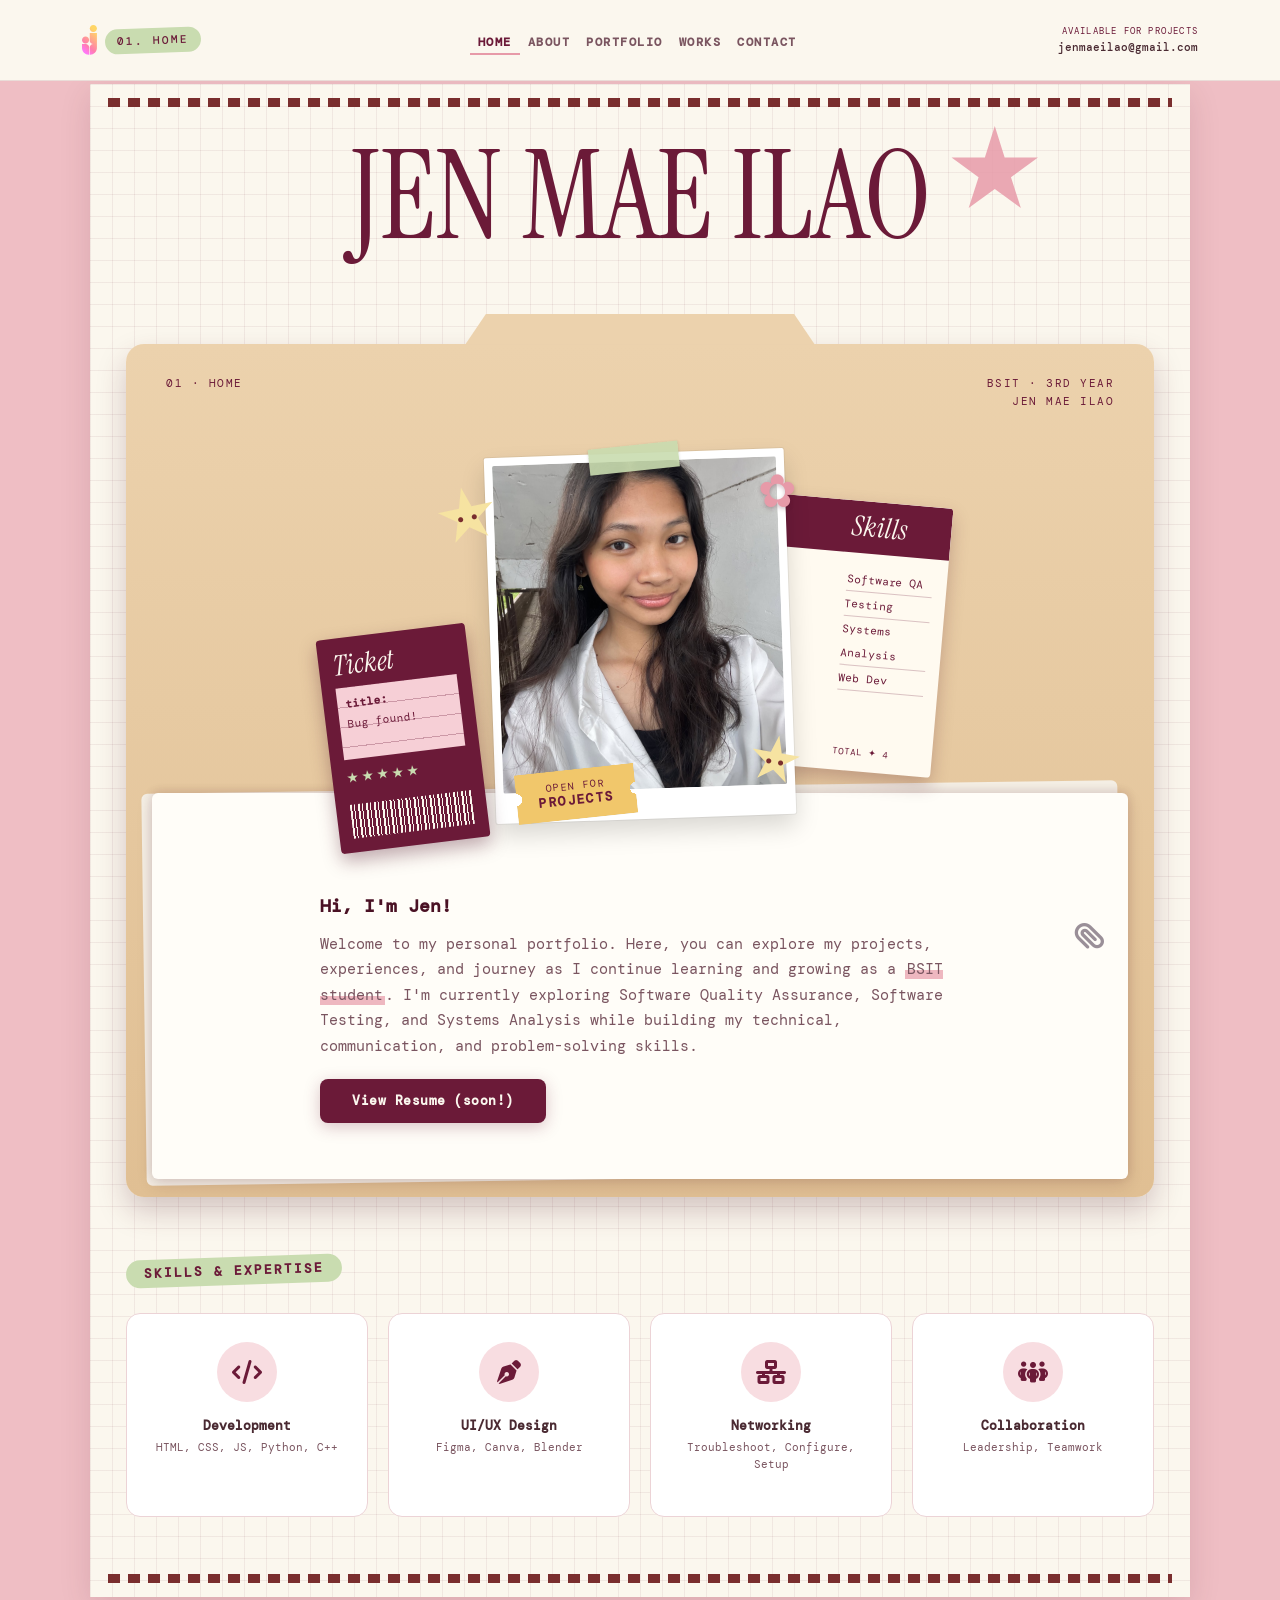
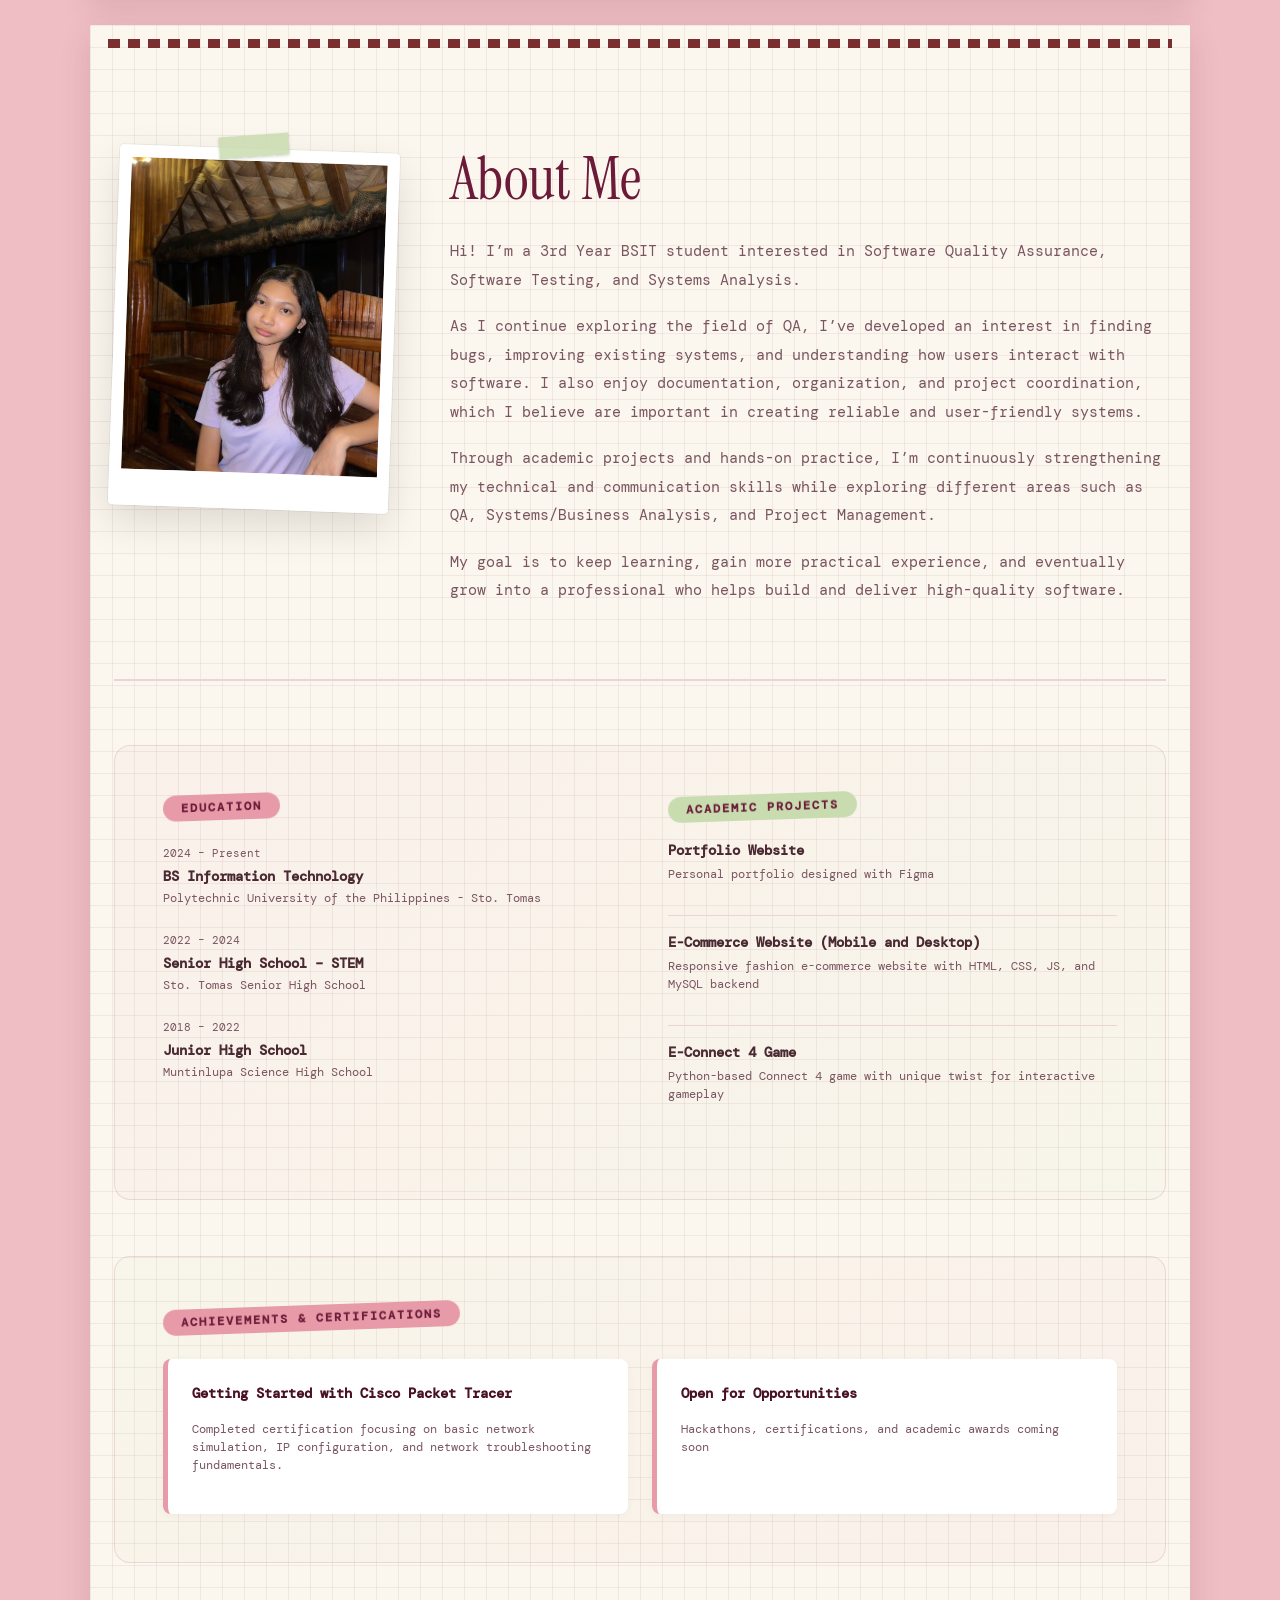
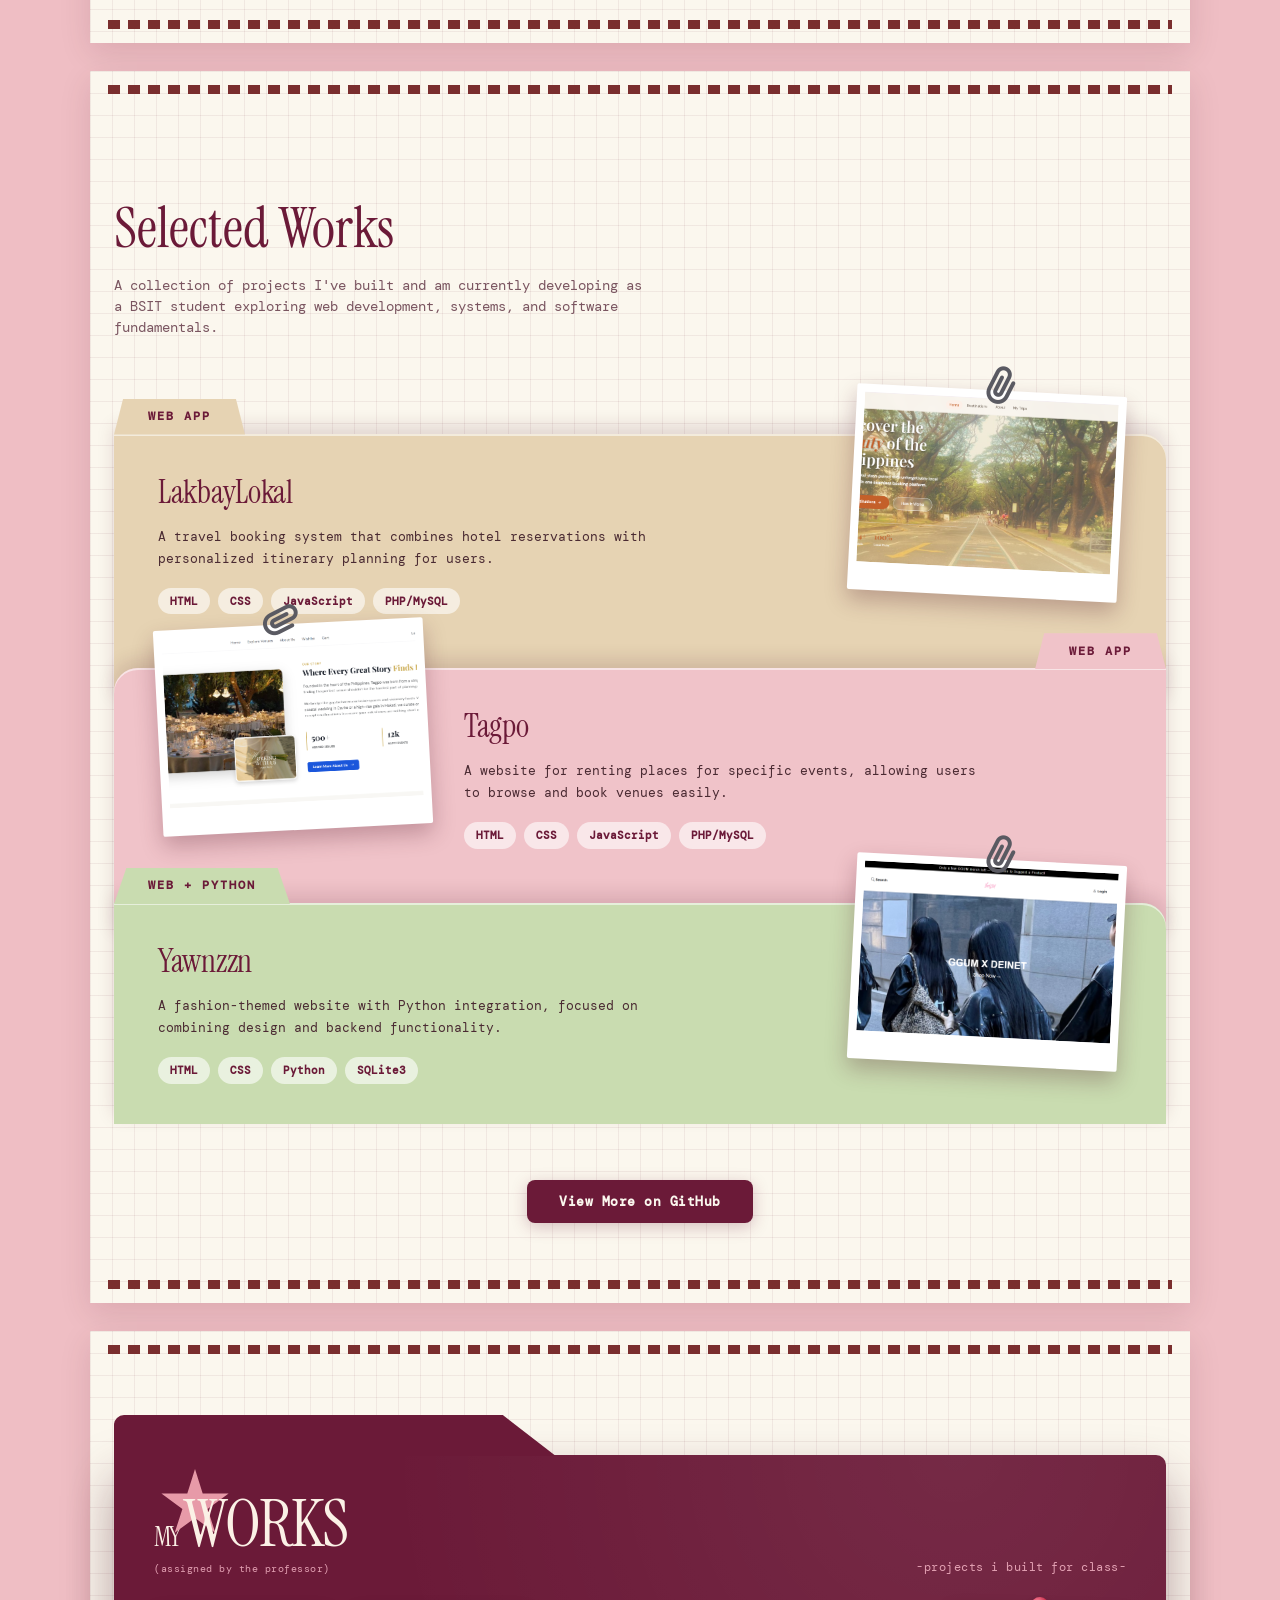
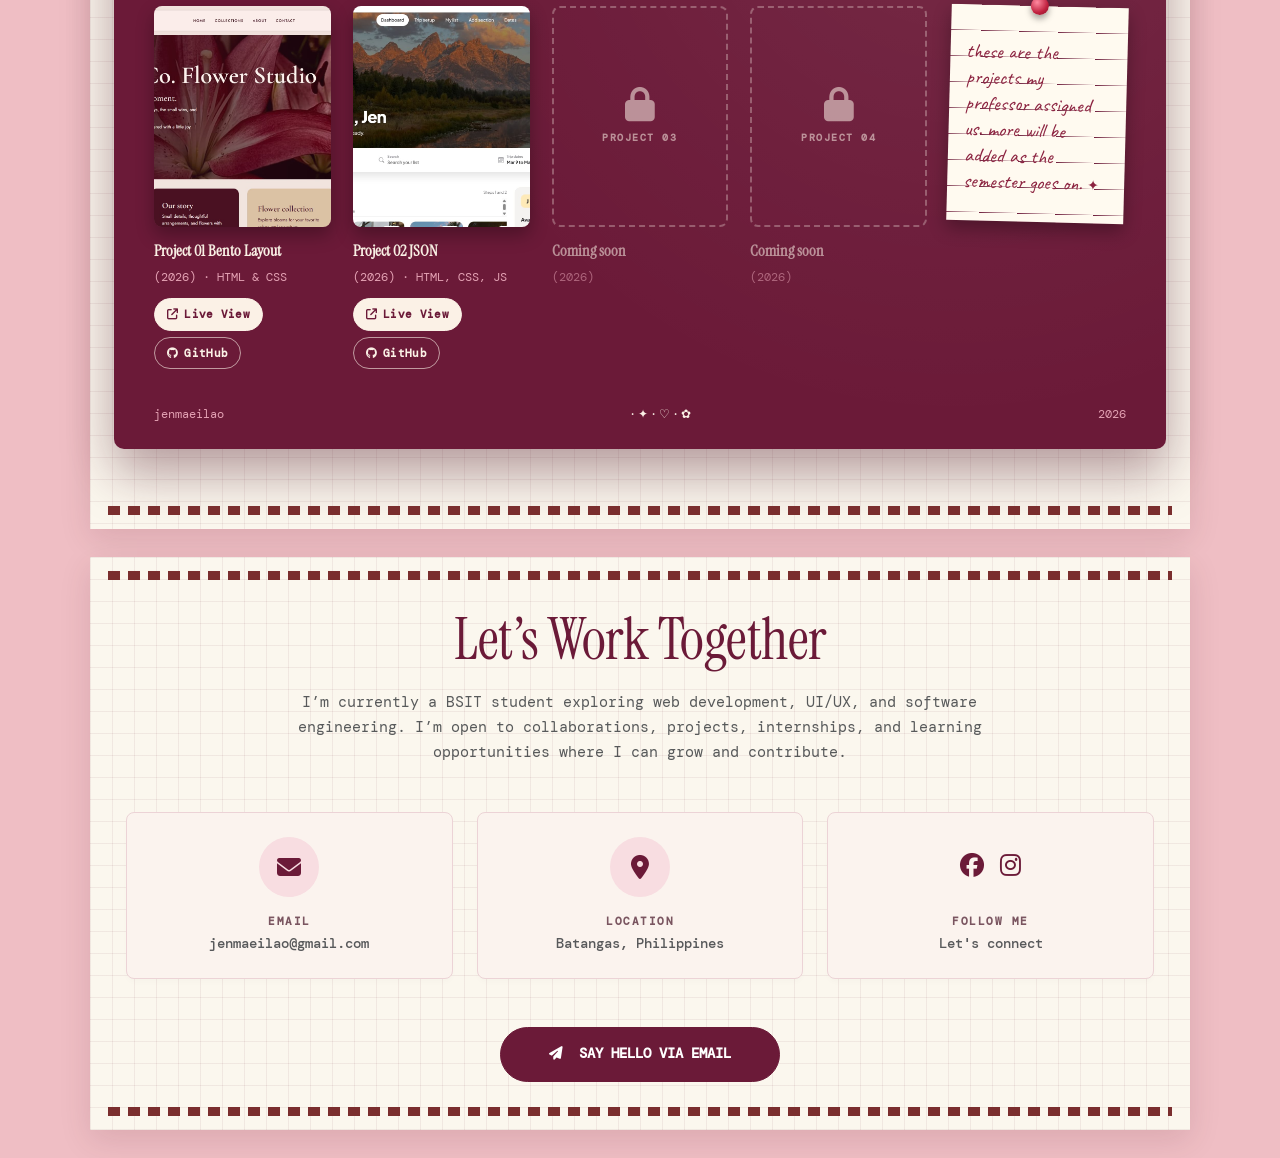
==== commit bdf11a55: "Make WORKS section pictures clickable" ====
--- a/index.html
+++ b/index.html
@@ -45,7 +45,7 @@
 
       <div class="nav-email d-none d-lg-flex flex-column align-items-end">
         <span class="available-label">AVAILABLE FOR PROJECTS</span>
-        <a href="mailto:jennmaeilao@gmail.com" class="email-link">jennmaeilao@gmail.com</a>
+        <a href="mailto:jenmaeilao@gmail.com" class="email-link">jenmaeilao@gmail.com</a>
       </div>
     </div>
   </nav>
@@ -335,7 +335,8 @@
 
           <!-- PROJECT 01: replace the title, text, image and the two URLs below -->
           <article class="wk-card">
-            <div class="wk-cover">
+            <div class="wk-cover" onclick="openModal('project01')">
+              <div class="wk-hint"><span><i class="fa-solid fa-expand"></i> View Project</span></div>
               <img src="assets/img/project-01.jpg" alt="Project 01 preview"
                 onerror="this.style.display='none'; this.nextElementSibling.style.display='flex';">
               <div class="wk-ph" style="display:none;"><i class="fa-solid fa-laptop-code"></i><span>PROJECT 01</span>
@@ -352,7 +353,8 @@
           </article>
 
           <article class="wk-card">
-            <div class="wk-cover">
+            <div class="wk-cover" onclick="openModal('project02')">
+              <div class="wk-hint"><span><i class="fa-solid fa-expand"></i> View Project</span></div>
               <img src="assets/img/project-02.jpg" alt="Project 02 preview"
                 onerror="this.style.display='none'; this.nextElementSibling.style.display='flex';">
               <div class="wk-ph" style="display:none;"><i class="fa-solid fa-laptop-code"></i><span>PROJECT 02</span>
@@ -415,13 +417,13 @@
       <div class="row g-4 contact-info text-center justify-content-center">
 
         <div class="col-12 col-sm-6 col-md-4">
-          <a href="mailto:jennmaeilao@gmail.com" class="contact-card-link">
+          <a href="mailto:jenmaeilao@gmail.com" class="contact-card-link">
             <div class="info-card card h-100 p-4 border-0 rounded-3">
               <div class="info-icon icon-email rounded-circle mb-3 mx-auto">
                 <i class="fa-solid fa-envelope fs-4"></i>
               </div>
               <p class="info-label fw-bold mb-1">Email</p>
-              <p class="info-value text-muted small mb-0 text-truncate w-100">jennmaeilao@gmail.com</p>
+              <p class="info-value text-muted small mb-0 text-truncate w-100">jenmaeilao@gmail.com</p>
             </div>
           </a>
         </div>
@@ -452,7 +454,7 @@
       </div>
 
       <div class="text-center mt-5">
-        <a href="mailto:jennmaeilao@gmail.com"
+        <a href="mailto:jenmaeilao@gmail.com"
           class="btn btn-contact-cta rounded-pill px-5 py-3 fw-semibold text-uppercase tracking-wider">
           <i class="fa-solid fa-paper-plane me-2"></i> Say Hello via Email
         </a>
--- a/assets/style.css
+++ b/assets/style.css
@@ -305,7 +305,7 @@
   opacity: 0; transition: opacity .4s ease;
 }
 .gallery-slide.active { opacity: 1; }
-.gallery-slide img { width: 100%; height: 100%; object-fit: cover; }
+.gallery-slide img { width: 100%; height: 100%; object-fit: contain; }
 .gallery-placeholder {
   display: flex; flex-direction: column; align-items: center; justify-content: center;
   gap: 12px; width: 100%; height: 100%;
@@ -929,4 +929,17 @@
   .works-grid .work-card .work-badge { padding: 0 18px; font-size: 10px; letter-spacing: 1px; }
   .works-grid .work-title { font-size: 23px; }
   .portfolio-title { font-size: 34px; }
-}+}
+
+/* ---------- Works: click to open project popup ---------- */
+.wk-card:not(.is-empty) .wk-cover { cursor: pointer; }
+.wk-hint {
+  position: absolute; inset: 0; z-index: 2; display: flex; align-items: center; justify-content: center;
+  background: rgba(74,17,36,0.35); opacity: 0; transition: opacity .3s ease; pointer-events: none;
+}
+.wk-card:hover .wk-hint { opacity: 1; }
+.wk-hint span {
+  background: var(--wk-cream); color: var(--wk-wine); font-size: 11px; font-weight: 700; letter-spacing: .5px;
+  padding: 7px 14px; border-radius: 999px; transform: translateY(8px); transition: transform .3s ease;
+}
+.wk-card:hover .wk-hint span { transform: translateY(0); }
